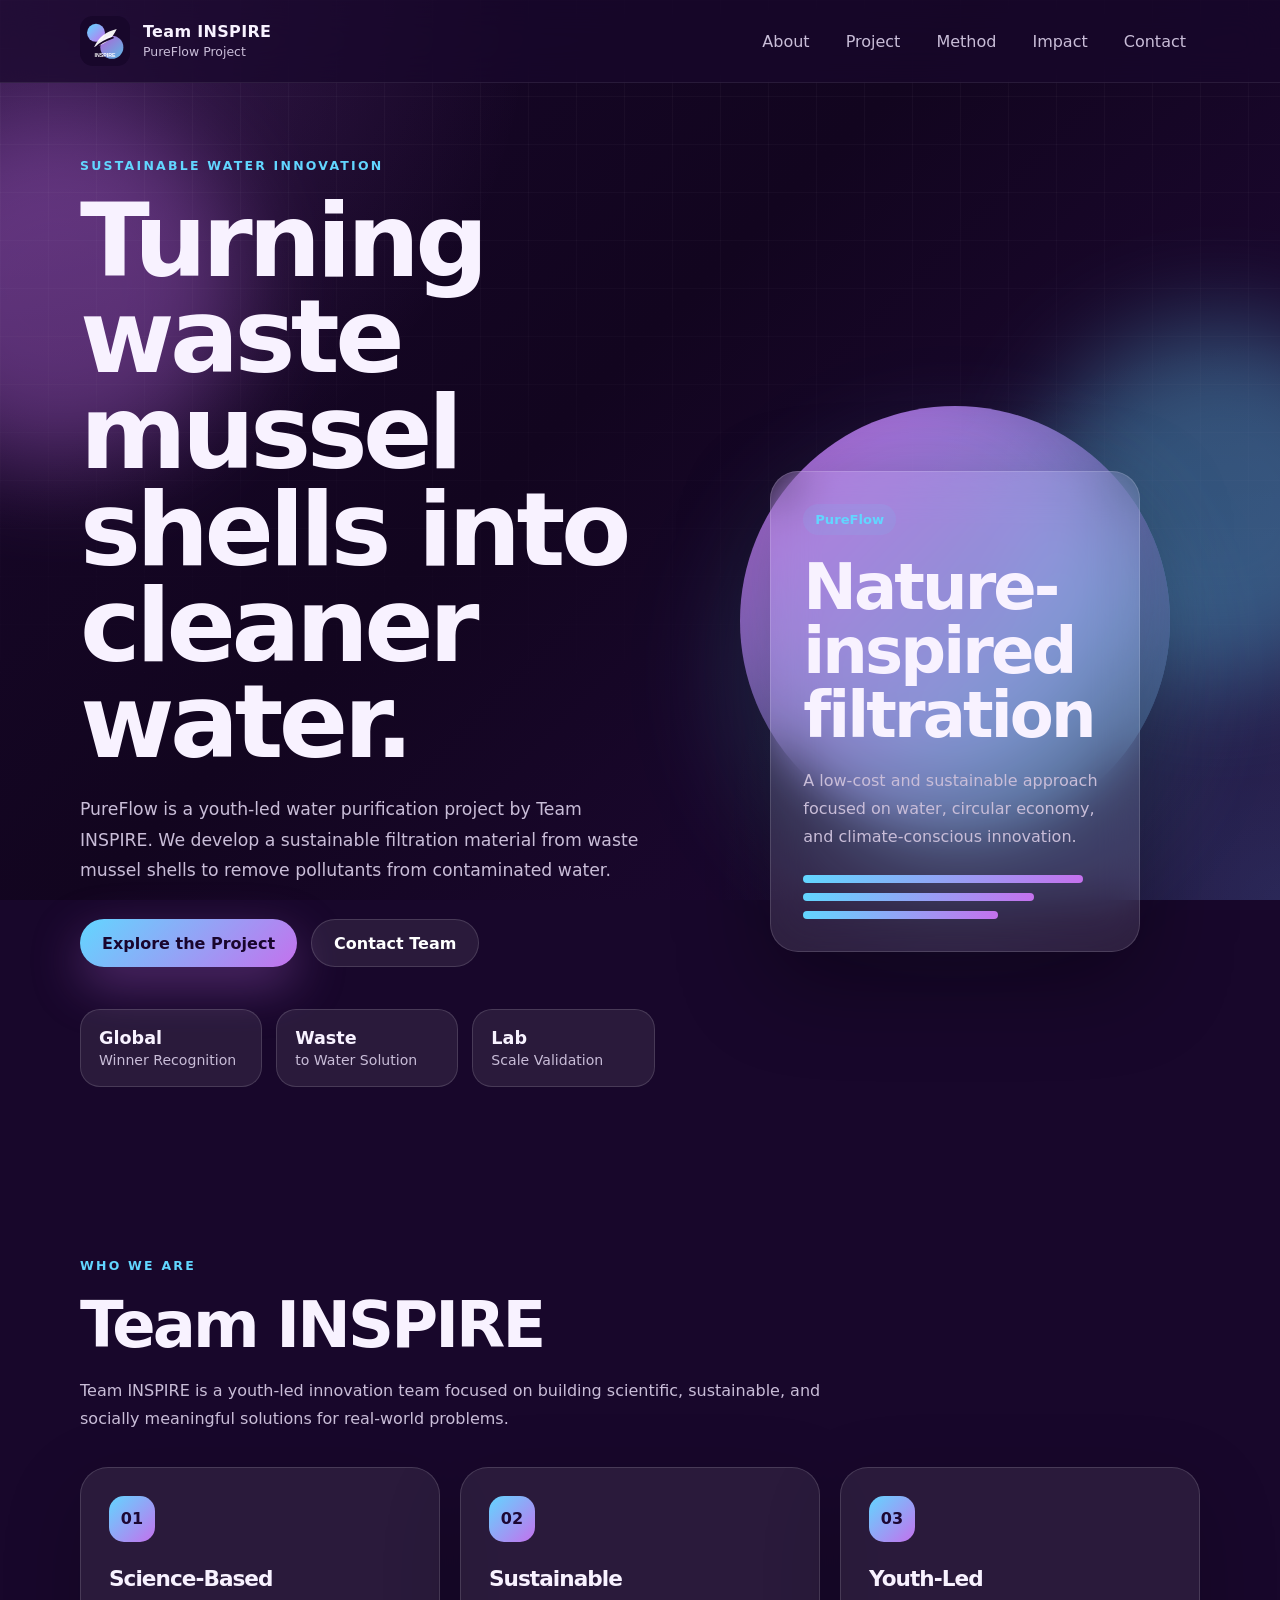
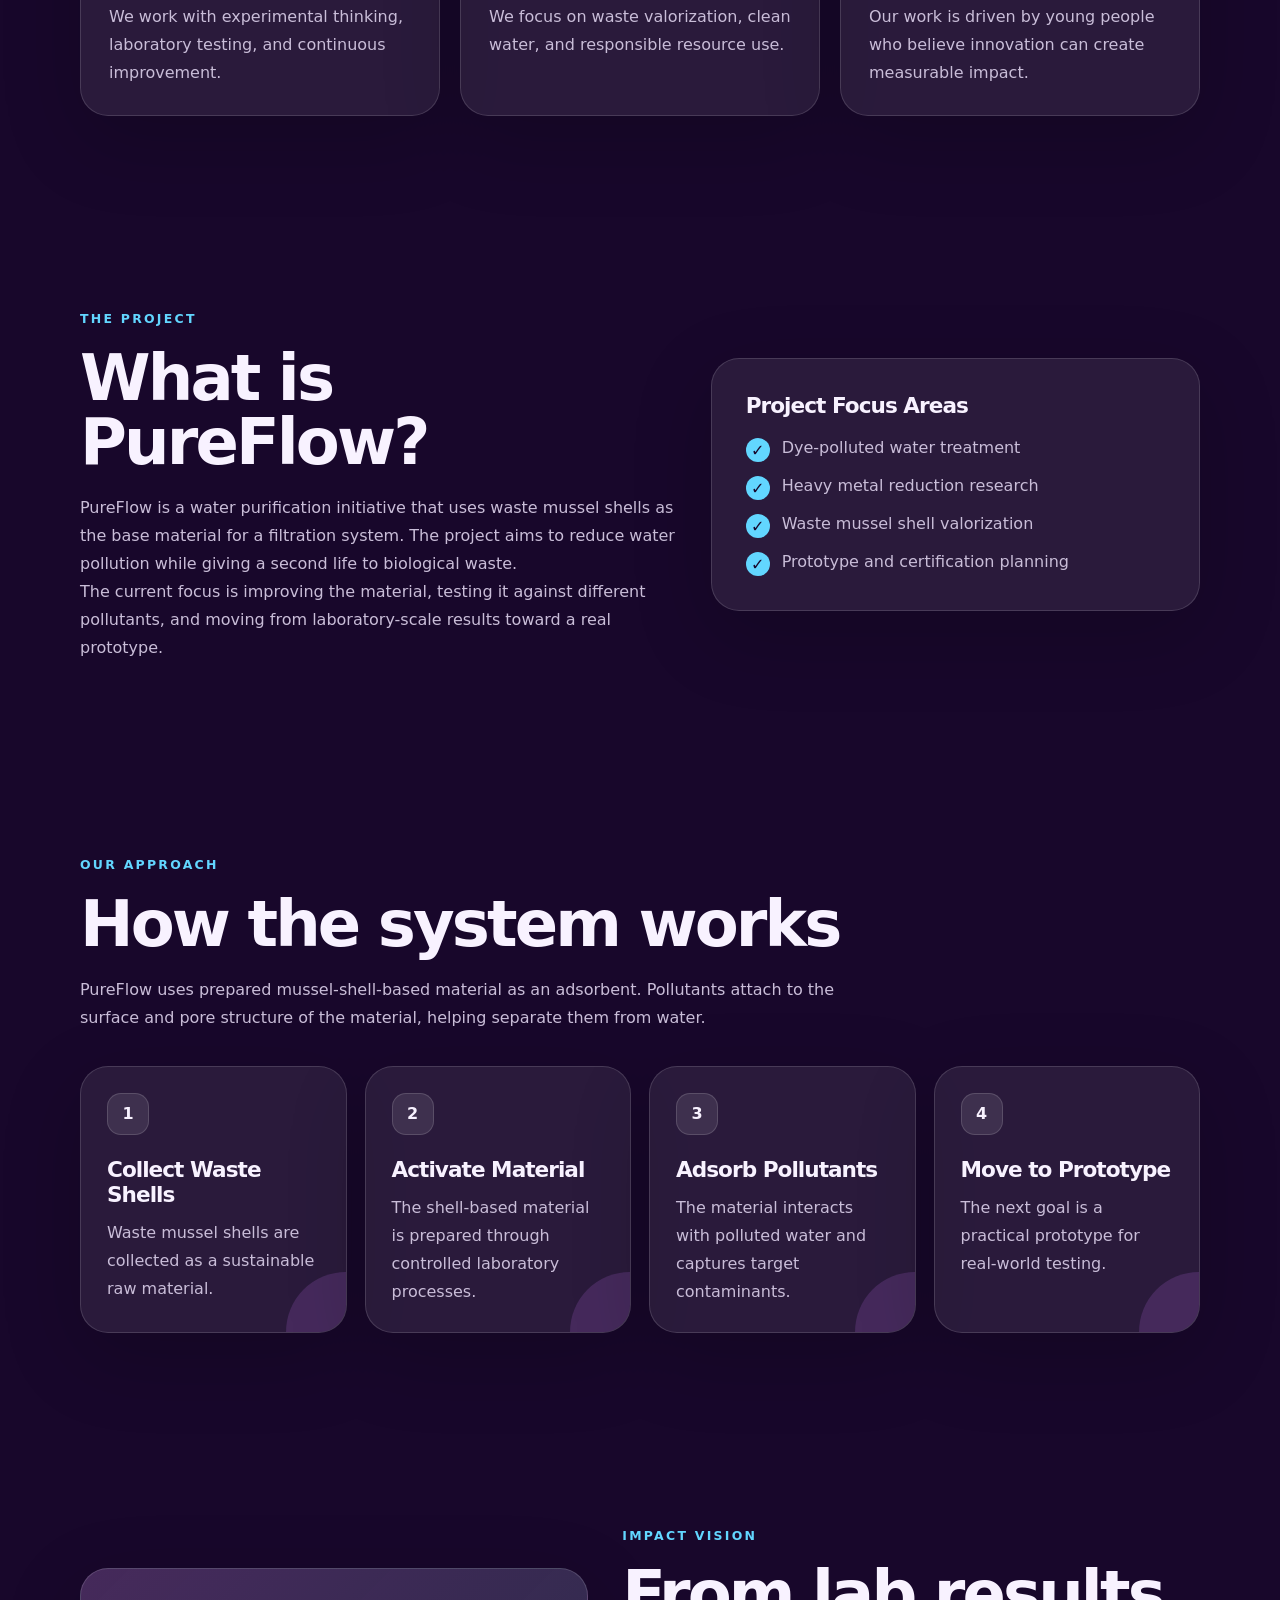
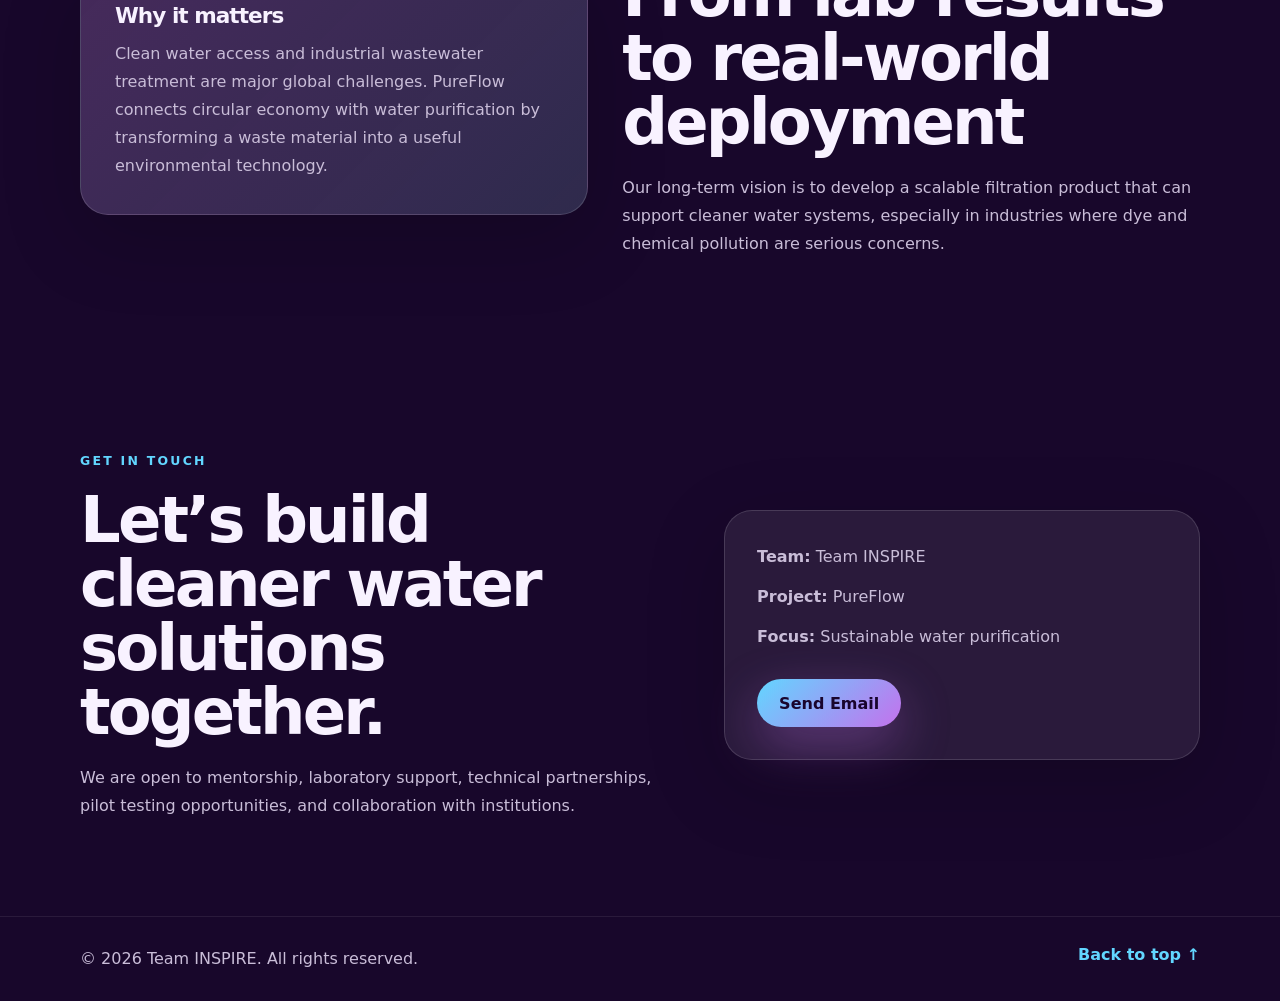
==== index.html @ 35fe9946 "Add files via upload" ====
<!DOCTYPE html>
<html lang="en">
<head>
  <meta charset="UTF-8" />
  <meta name="viewport" content="width=device-width, initial-scale=1.0" />
  <title>Team INSPIRE | PureFlow</title>
  <meta name="description" content="Team INSPIRE's PureFlow project transforms waste mussel shells into a sustainable water purification solution." />
  <link rel="stylesheet" href="./styles.css" />
  <script src="./script.js" defer></script>
</head>

<body>
  <div class="site-bg" aria-hidden="true">
    <div class="glow glow-one"></div>
    <div class="glow glow-two"></div>
    <div class="glow glow-three"></div>
  </div>

  <header class="header" id="top">
    <nav class="nav container">
      <a class="brand" href="#top" aria-label="Team INSPIRE homepage">
        <img src="./assets/team-inspire-logo.svg" alt="Team INSPIRE logo" />
        <span>
          <strong>Team INSPIRE</strong>
          <small>PureFlow Project</small>
        </span>
      </a>

      <button class="menu-btn" type="button" aria-label="Open navigation menu" aria-expanded="false">
        <span></span>
        <span></span>
        <span></span>
      </button>

      <div class="nav-links">
        <a href="#about">About</a>
        <a href="#project">Project</a>
        <a href="#method">Method</a>
        <a href="#impact">Impact</a>
        <a href="#contact">Contact</a>
      </div>
    </nav>
  </header>

  <main>
    <section class="hero container">
      <div class="hero-content reveal">
        <p class="eyebrow">Sustainable Water Innovation</p>
        <h1>Turning waste mussel shells into cleaner water.</h1>
        <p class="hero-text">
          PureFlow is a youth-led water purification project by Team INSPIRE.
          We develop a sustainable filtration material from waste mussel shells
          to remove pollutants from contaminated water.
        </p>

        <div class="hero-actions">
          <a class="btn btn-primary" href="#project">Explore the Project</a>
          <a class="btn btn-secondary" href="#contact">Contact Team</a>
        </div>

        <div class="stats" aria-label="Project highlights">
          <div>
            <strong>Global</strong>
            <span>Winner Recognition</span>
          </div>
          <div>
            <strong>Waste</strong>
            <span>to Water Solution</span>
          </div>
          <div>
            <strong>Lab</strong>
            <span>Scale Validation</span>
          </div>
        </div>
      </div>

      <div class="hero-card reveal">
        <div class="orb"></div>
        <div class="glass-card">
          <span class="card-label">PureFlow</span>
          <h2>Nature-inspired filtration</h2>
          <p>
            A low-cost and sustainable approach focused on water, circular economy,
            and climate-conscious innovation.
          </p>
          <div class="progress-lines">
            <span style="--w: 92%"></span>
            <span style="--w: 76%"></span>
            <span style="--w: 64%"></span>
          </div>
        </div>
      </div>
    </section>

    <section class="section container" id="about">
      <div class="section-head reveal">
        <p class="eyebrow">Who We Are</p>
        <h2>Team INSPIRE</h2>
        <p>
          Team INSPIRE is a youth-led innovation team focused on building scientific,
          sustainable, and socially meaningful solutions for real-world problems.
        </p>
      </div>

      <div class="grid three">
        <article class="feature reveal">
          <span class="icon">01</span>
          <h3>Science-Based</h3>
          <p>We work with experimental thinking, laboratory testing, and continuous improvement.</p>
        </article>

        <article class="feature reveal">
          <span class="icon">02</span>
          <h3>Sustainable</h3>
          <p>We focus on waste valorization, clean water, and responsible resource use.</p>
        </article>

        <article class="feature reveal">
          <span class="icon">03</span>
          <h3>Youth-Led</h3>
          <p>Our work is driven by young people who believe innovation can create measurable impact.</p>
        </article>
      </div>
    </section>

    <section class="section container split" id="project">
      <div class="reveal">
        <p class="eyebrow">The Project</p>
        <h2>What is PureFlow?</h2>
        <p>
          PureFlow is a water purification initiative that uses waste mussel shells
          as the base material for a filtration system. The project aims to reduce
          water pollution while giving a second life to biological waste.
        </p>
        <p>
          The current focus is improving the material, testing it against different
          pollutants, and moving from laboratory-scale results toward a real prototype.
        </p>
      </div>

      <div class="panel reveal">
        <h3>Project Focus Areas</h3>
        <ul class="check-list">
          <li>Dye-polluted water treatment</li>
          <li>Heavy metal reduction research</li>
          <li>Waste mussel shell valorization</li>
          <li>Prototype and certification planning</li>
        </ul>
      </div>
    </section>

    <section class="section container" id="method">
      <div class="section-head reveal">
        <p class="eyebrow">Our Approach</p>
        <h2>How the system works</h2>
        <p>
          PureFlow uses prepared mussel-shell-based material as an adsorbent.
          Pollutants attach to the surface and pore structure of the material,
          helping separate them from water.
        </p>
      </div>

      <div class="timeline">
        <div class="step reveal">
          <span>1</span>
          <h3>Collect Waste Shells</h3>
          <p>Waste mussel shells are collected as a sustainable raw material.</p>
        </div>

        <div class="step reveal">
          <span>2</span>
          <h3>Activate Material</h3>
          <p>The shell-based material is prepared through controlled laboratory processes.</p>
        </div>

        <div class="step reveal">
          <span>3</span>
          <h3>Adsorb Pollutants</h3>
          <p>The material interacts with polluted water and captures target contaminants.</p>
        </div>

        <div class="step reveal">
          <span>4</span>
          <h3>Move to Prototype</h3>
          <p>The next goal is a practical prototype for real-world testing.</p>
        </div>
      </div>
    </section>

    <section class="section container split reverse" id="impact">
      <div class="panel highlight reveal">
        <h3>Why it matters</h3>
        <p>
          Clean water access and industrial wastewater treatment are major global challenges.
          PureFlow connects circular economy with water purification by transforming a
          waste material into a useful environmental technology.
        </p>
      </div>

      <div class="reveal">
        <p class="eyebrow">Impact Vision</p>
        <h2>From lab results to real-world deployment</h2>
        <p>
          Our long-term vision is to develop a scalable filtration product that can support
          cleaner water systems, especially in industries where dye and chemical pollution
          are serious concerns.
        </p>
      </div>
    </section>

    <section class="section container contact" id="contact">
      <div class="reveal">
        <p class="eyebrow">Get in Touch</p>
        <h2>Let’s build cleaner water solutions together.</h2>
        <p>
          We are open to mentorship, laboratory support, technical partnerships,
          pilot testing opportunities, and collaboration with institutions.
        </p>
      </div>

      <div class="contact-card reveal">
        <p><strong>Team:</strong> Team INSPIRE</p>
        <p><strong>Project:</strong> PureFlow</p>
        <p><strong>Focus:</strong> Sustainable water purification</p>
        <a class="btn btn-primary" href="mailto:yusufaydindogru@gmail.com">Send Email</a>
      </div>
    </section>
  </main>

  <footer class="footer">
    <div class="container footer-inner">
      <p>© <span id="year"></span> Team INSPIRE. All rights reserved.</p>
      <a href="#top">Back to top ↑</a>
    </div>
  </footer>
</body>
</html>
---- styles.css ----
:root {
  --dark: #18072b;
  --dark-2: #21093a;
  --accent: #c471ed;
  --accent-2: #62d6ff;
  --text: #f8f2ff;
  --muted: #c9bdd8;
  --card: rgba(255, 255, 255, 0.08);
  --card-border: rgba(255, 255, 255, 0.14);
  --shadow: 0 30px 90px rgba(0, 0, 0, 0.35);
  --radius: 28px;
}

* {
  box-sizing: border-box;
  margin: 0;
  padding: 0;
}

html {
  scroll-behavior: smooth;
}

body {
  min-height: 100vh;
  font-family: Inter, system-ui, -apple-system, BlinkMacSystemFont, "Segoe UI", sans-serif;
  color: var(--text);
  background: var(--dark);
  overflow-x: hidden;
}

a {
  color: inherit;
  text-decoration: none;
}

p {
  color: var(--muted);
  line-height: 1.75;
}

img {
  max-width: 100%;
  display: block;
}

.container {
  width: min(1120px, calc(100% - 40px));
  margin: 0 auto;
}

.site-bg {
  position: fixed;
  inset: 0;
  z-index: -2;
  background:
    radial-gradient(circle at top left, rgba(196, 113, 237, 0.22), transparent 34%),
    radial-gradient(circle at bottom right, rgba(98, 214, 255, 0.15), transparent 36%),
    linear-gradient(135deg, #18072b 0%, #12051f 45%, #21093a 100%);
}

.site-bg::after {
  content: "";
  position: absolute;
  inset: 0;
  background-image:
    linear-gradient(rgba(255, 255, 255, 0.035) 1px, transparent 1px),
    linear-gradient(90deg, rgba(255, 255, 255, 0.035) 1px, transparent 1px);
  background-size: 48px 48px;
  mask-image: linear-gradient(to bottom, black, transparent 88%);
}

.glow {
  position: absolute;
  width: 360px;
  height: 360px;
  border-radius: 999px;
  filter: blur(50px);
  opacity: 0.35;
}

.glow-one {
  background: var(--accent);
  top: 12%;
  left: -120px;
}

.glow-two {
  background: var(--accent-2);
  right: -120px;
  top: 36%;
}

.glow-three {
  background: #ffffff;
  width: 180px;
  height: 180px;
  right: 20%;
  bottom: 5%;
  opacity: 0.08;
}

.header {
  position: sticky;
  top: 0;
  z-index: 10;
  backdrop-filter: blur(18px);
  background: rgba(24, 7, 43, 0.72);
  border-bottom: 1px solid rgba(255, 255, 255, 0.08);
}

.nav {
  min-height: 82px;
  display: flex;
  align-items: center;
  justify-content: space-between;
  gap: 24px;
}

.brand {
  display: inline-flex;
  align-items: center;
  gap: 13px;
}

.brand img {
  width: 50px;
  height: 50px;
}

.brand strong {
  display: block;
  letter-spacing: 0.02em;
}

.brand small {
  color: var(--muted);
  font-size: 0.78rem;
}

.nav-links {
  display: flex;
  align-items: center;
  gap: 8px;
}

.nav-links a {
  color: var(--muted);
  padding: 10px 14px;
  border-radius: 999px;
  transition: 0.25s ease;
}

.nav-links a:hover {
  color: white;
  background: rgba(255, 255, 255, 0.08);
}

.menu-btn {
  display: none;
  width: 44px;
  height: 44px;
  border: 1px solid var(--card-border);
  border-radius: 14px;
  background: var(--card);
  cursor: pointer;
}

.menu-btn span {
  display: block;
  width: 20px;
  height: 2px;
  margin: 5px auto;
  background: white;
  border-radius: 999px;
}

.hero {
  min-height: calc(100vh - 82px);
  display: grid;
  grid-template-columns: 1.08fr 0.92fr;
  align-items: center;
  gap: 56px;
  padding: 72px 0;
}

.eyebrow {
  color: var(--accent-2);
  font-weight: 800;
  text-transform: uppercase;
  letter-spacing: 0.18em;
  font-size: 0.78rem;
  margin-bottom: 16px;
}

h1,
h2,
h3 {
  letter-spacing: -0.045em;
}

h1 {
  font-size: clamp(3rem, 8vw, 6.8rem);
  line-height: 0.94;
  max-width: 780px;
}

h2 {
  font-size: clamp(2.15rem, 5vw, 4.2rem);
  line-height: 1;
  margin-bottom: 20px;
}

h3 {
  font-size: 1.35rem;
  margin-bottom: 12px;
}

.hero-text {
  max-width: 680px;
  font-size: 1.08rem;
  margin-top: 24px;
}

.hero-actions {
  display: flex;
  flex-wrap: wrap;
  gap: 14px;
  margin-top: 34px;
}

.btn {
  display: inline-flex;
  justify-content: center;
  align-items: center;
  min-height: 48px;
  padding: 0 22px;
  border-radius: 999px;
  font-weight: 800;
  transition: transform 0.25s ease, box-shadow 0.25s ease, background 0.25s ease;
}

.btn:hover {
  transform: translateY(-3px);
}

.btn-primary {
  color: #19052d;
  background: linear-gradient(135deg, var(--accent-2), var(--accent));
  box-shadow: 0 18px 50px rgba(196, 113, 237, 0.34);
}

.btn-secondary {
  color: white;
  background: rgba(255, 255, 255, 0.08);
  border: 1px solid var(--card-border);
}

.stats {
  display: grid;
  grid-template-columns: repeat(3, 1fr);
  gap: 14px;
  margin-top: 42px;
  max-width: 720px;
}

.stats div {
  padding: 18px;
  border-radius: 20px;
  background: var(--card);
  border: 1px solid var(--card-border);
}

.stats strong {
  display: block;
  font-size: 1.1rem;
}

.stats span {
  display: block;
  color: var(--muted);
  font-size: 0.88rem;
  margin-top: 4px;
}

.hero-card {
  position: relative;
  min-height: 520px;
  display: grid;
  place-items: center;
}

.orb {
  position: absolute;
  width: min(84vw, 430px);
  height: min(84vw, 430px);
  border-radius: 50%;
  background:
    radial-gradient(circle at 34% 24%, rgba(255, 255, 255, 0.88), transparent 0 12%, transparent 13%),
    radial-gradient(circle at 40% 35%, rgba(98, 214, 255, 0.9), transparent 0 18%, transparent 19%),
    linear-gradient(135deg, rgba(196, 113, 237, 0.95), rgba(98, 214, 255, 0.7));
  box-shadow: inset -30px -40px 90px rgba(24, 7, 43, 0.42), 0 50px 120px rgba(98, 214, 255, 0.2);
  animation: float 6s ease-in-out infinite;
}

.glass-card {
  position: relative;
  width: min(370px, 100%);
  padding: 32px;
  border-radius: var(--radius);
  background: rgba(255, 255, 255, 0.1);
  border: 1px solid var(--card-border);
  box-shadow: var(--shadow);
  backdrop-filter: blur(22px);
  transform: translateY(90px);
}

.card-label {
  display: inline-flex;
  margin-bottom: 20px;
  padding: 8px 12px;
  border-radius: 999px;
  color: var(--accent-2);
  background: rgba(98, 214, 255, 0.1);
  font-weight: 800;
  font-size: 0.82rem;
}

.progress-lines {
  display: grid;
  gap: 10px;
  margin-top: 24px;
}

.progress-lines span {
  display: block;
  width: var(--w);
  height: 8px;
  border-radius: 999px;
  background: linear-gradient(90deg, var(--accent-2), var(--accent));
}

.section {
  padding: 96px 0;
}

.section-head {
  max-width: 760px;
  margin-bottom: 34px;
}

.grid {
  display: grid;
  gap: 20px;
}

.three {
  grid-template-columns: repeat(3, 1fr);
}

.feature,
.panel,
.step,
.contact-card {
  border-radius: var(--radius);
  background: var(--card);
  border: 1px solid var(--card-border);
  box-shadow: 0 24px 80px rgba(0, 0, 0, 0.18);
}

.feature {
  padding: 28px;
}

.icon {
  display: inline-grid;
  place-items: center;
  width: 46px;
  height: 46px;
  margin-bottom: 24px;
  border-radius: 15px;
  color: #1d0733;
  background: linear-gradient(135deg, var(--accent-2), var(--accent));
  font-weight: 900;
}

.split {
  display: grid;
  grid-template-columns: 1fr 0.82fr;
  align-items: center;
  gap: 34px;
}

.split.reverse {
  grid-template-columns: 0.88fr 1fr;
}

.panel {
  padding: 34px;
}

.highlight {
  background:
    linear-gradient(135deg, rgba(196, 113, 237, 0.18), rgba(98, 214, 255, 0.09)),
    var(--card);
}

.check-list {
  list-style: none;
  display: grid;
  gap: 14px;
  margin-top: 20px;
}

.check-list li {
  color: var(--muted);
  display: flex;
  gap: 12px;
  align-items: flex-start;
}

.check-list li::before {
  content: "✓";
  flex: 0 0 24px;
  width: 24px;
  height: 24px;
  display: grid;
  place-items: center;
  color: #18072b;
  background: var(--accent-2);
  border-radius: 999px;
  font-weight: 900;
}

.timeline {
  display: grid;
  grid-template-columns: repeat(4, 1fr);
  gap: 18px;
}

.step {
  padding: 26px;
  position: relative;
  overflow: hidden;
}

.step::after {
  content: "";
  position: absolute;
  width: 120px;
  height: 120px;
  right: -60px;
  bottom: -60px;
  border-radius: 50%;
  background: rgba(196, 113, 237, 0.18);
}

.step span {
  display: inline-grid;
  place-items: center;
  width: 42px;
  height: 42px;
  margin-bottom: 22px;
  border-radius: 14px;
  background: rgba(255, 255, 255, 0.1);
  border: 1px solid var(--card-border);
  font-weight: 900;
}

.contact {
  display: grid;
  grid-template-columns: 1fr 0.78fr;
  gap: 34px;
  align-items: center;
}

.contact-card {
  padding: 32px;
}

.contact-card p {
  margin-bottom: 12px;
}

.contact-card .btn {
  margin-top: 16px;
}

.footer {
  padding: 28px 0;
  border-top: 1px solid rgba(255, 255, 255, 0.08);
}

.footer-inner {
  display: flex;
  justify-content: space-between;
  gap: 20px;
}

.footer a {
  color: var(--accent-2);
  font-weight: 800;
}

.reveal {
  opacity: 0;
  transform: translateY(24px);
  transition: 0.8s ease;
}

.reveal.visible {
  opacity: 1;
  transform: translateY(0);
}

@keyframes float {
  0%, 100% {
    transform: translateY(0) rotate(0deg);
  }

  50% {
    transform: translateY(-22px) rotate(3deg);
  }
}

@media (max-width: 880px) {
  .menu-btn {
    display: block;
  }

  .nav-links {
    position: absolute;
    left: 20px;
    right: 20px;
    top: 92px;
    display: none;
    flex-direction: column;
    align-items: stretch;
    padding: 14px;
    border: 1px solid var(--card-border);
    border-radius: 22px;
    background: rgba(24, 7, 43, 0.96);
    box-shadow: var(--shadow);
  }

  .nav-links.active {
    display: flex;
  }

  .nav-links a {
    padding: 14px;
  }

  .hero,
  .split,
  .split.reverse,
  .contact {
    grid-template-columns: 1fr;
  }

  .hero {
    padding-top: 50px;
  }

  .hero-card {
    min-height: 420px;
  }

  .three,
  .timeline,
  .stats {
    grid-template-columns: 1fr;
  }

  .section {
    padding: 70px 0;
  }
}

@media (max-width: 520px) {
  .container {
    width: min(100% - 26px, 1120px);
  }

  .brand img {
    width: 44px;
    height: 44px;
  }

  .brand small {
    display: none;
  }

  .hero-card {
    min-height: 340px;
  }

  .glass-card {
    padding: 24px;
    transform: translateY(68px);
  }

  .footer-inner {
    flex-direction: column;
  }
}
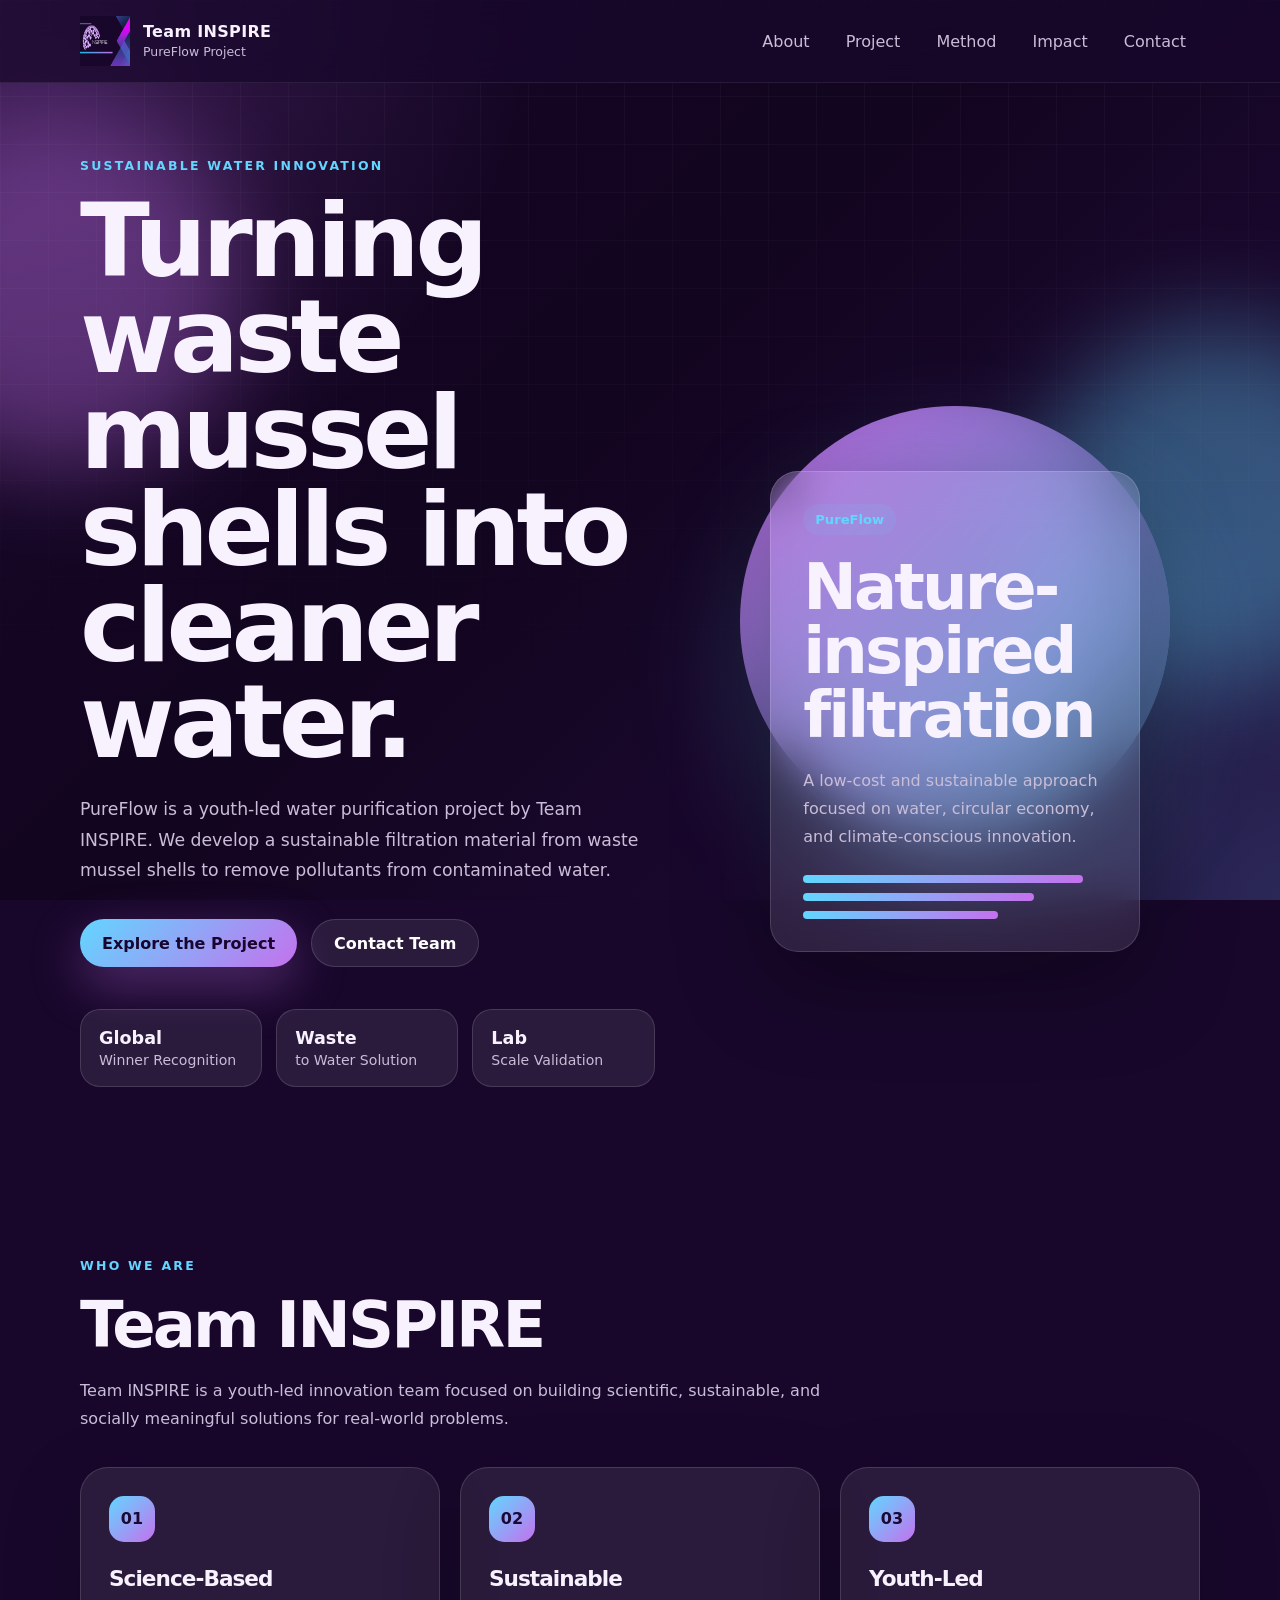
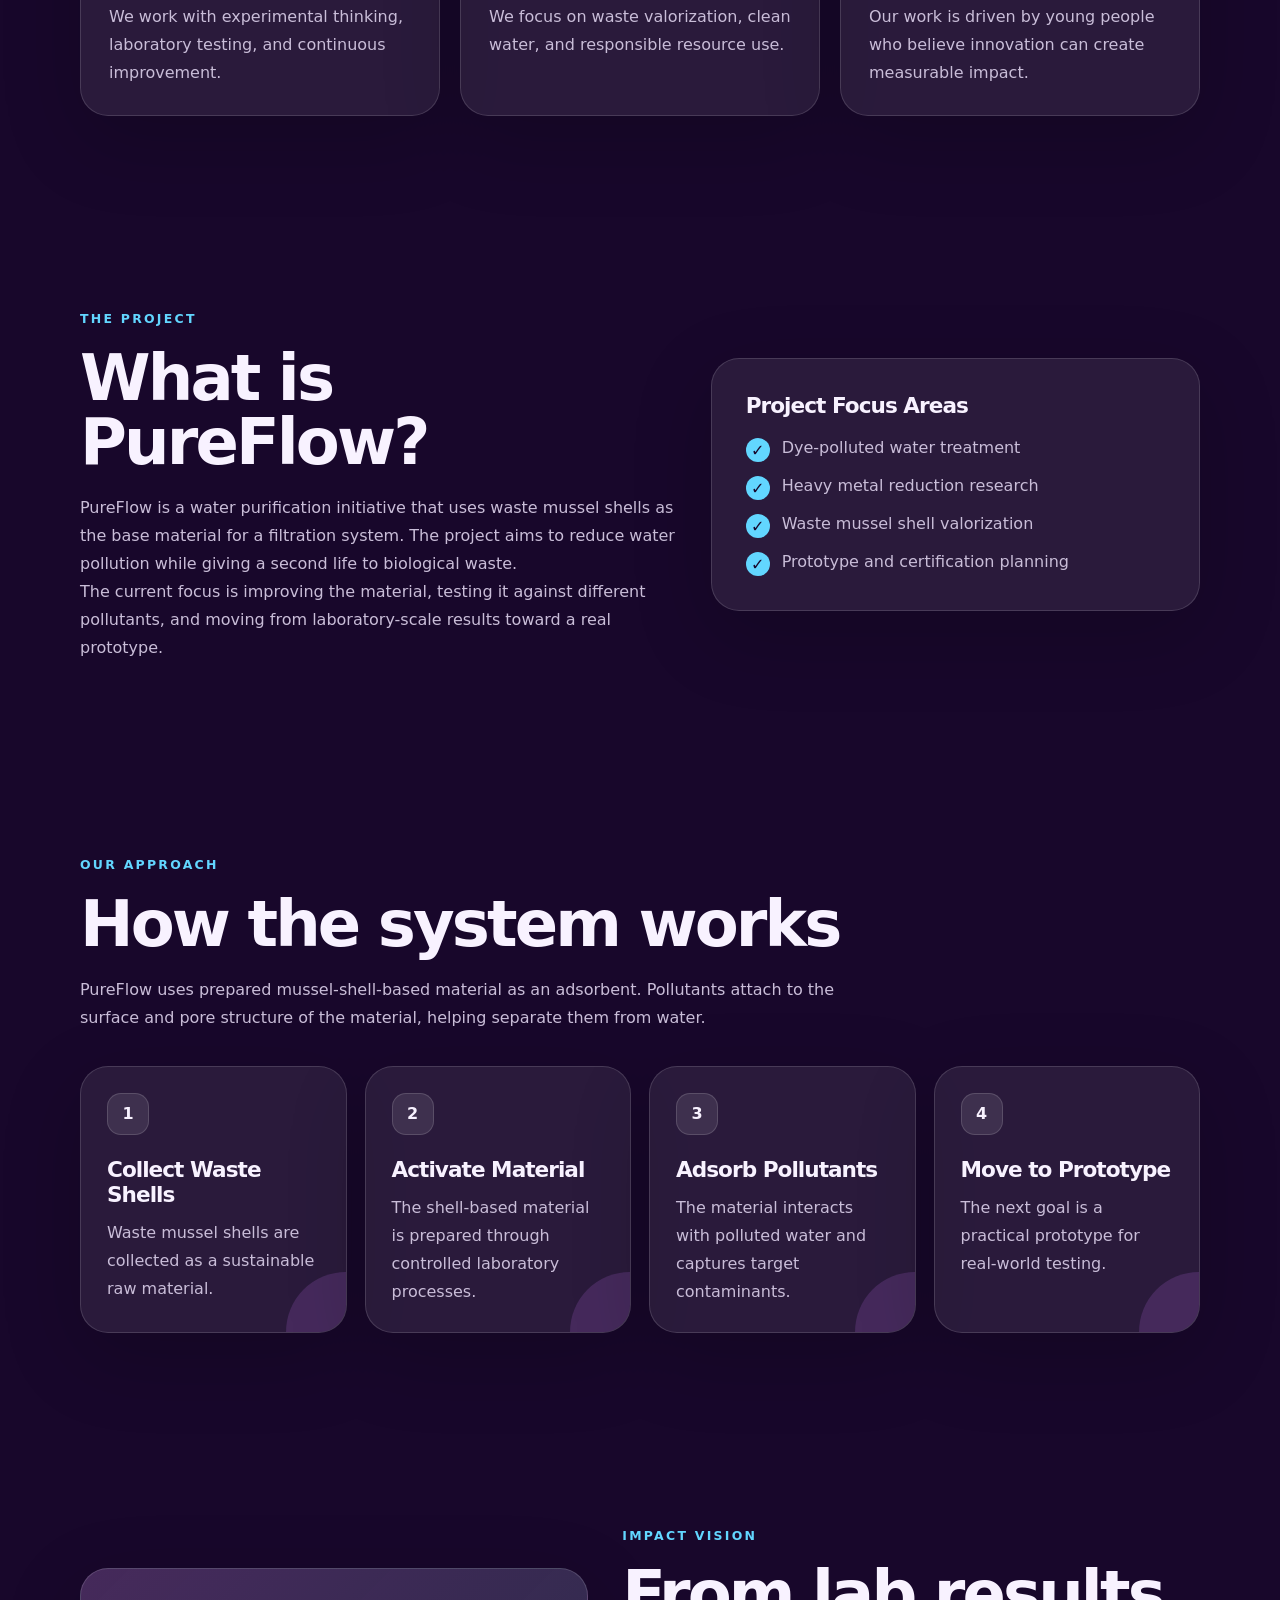
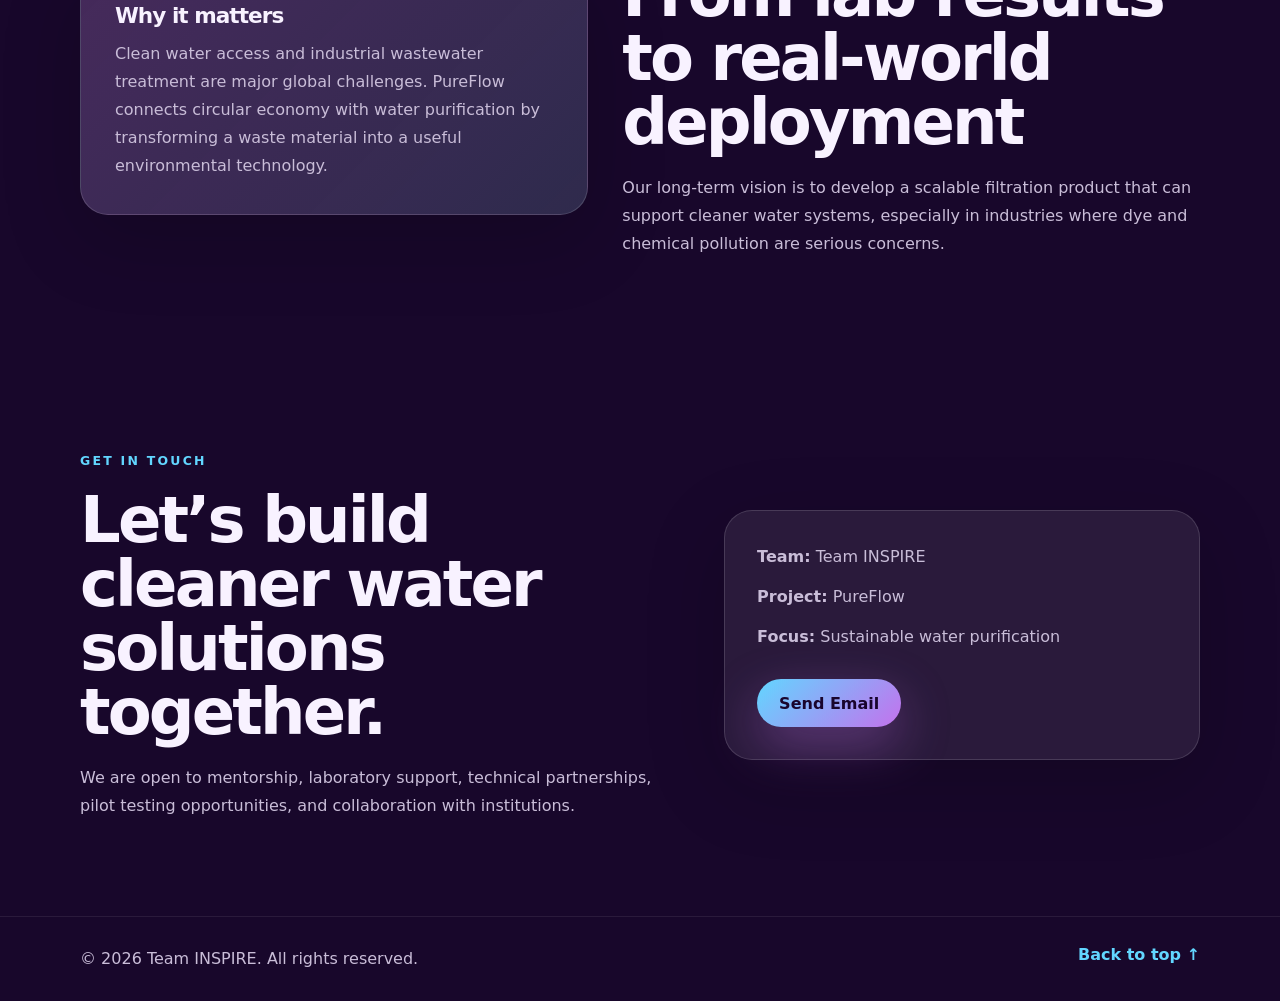
==== commit 14c04dca: "Update logo" ====
--- a/index.html
+++ b/index.html
@@ -19,7 +19,7 @@
   <header class="header" id="top">
     <nav class="nav container">
       <a class="brand" href="#top" aria-label="Team INSPIRE homepage">
-        <img src="./assets/team-inspire-logo.svg" alt="Team INSPIRE logo" />
+        <img src="./assets/inspire_logo.jpg" alt="Team INSPIRE logo" />
         <span>
           <strong>Team INSPIRE</strong>
           <small>PureFlow Project</small>
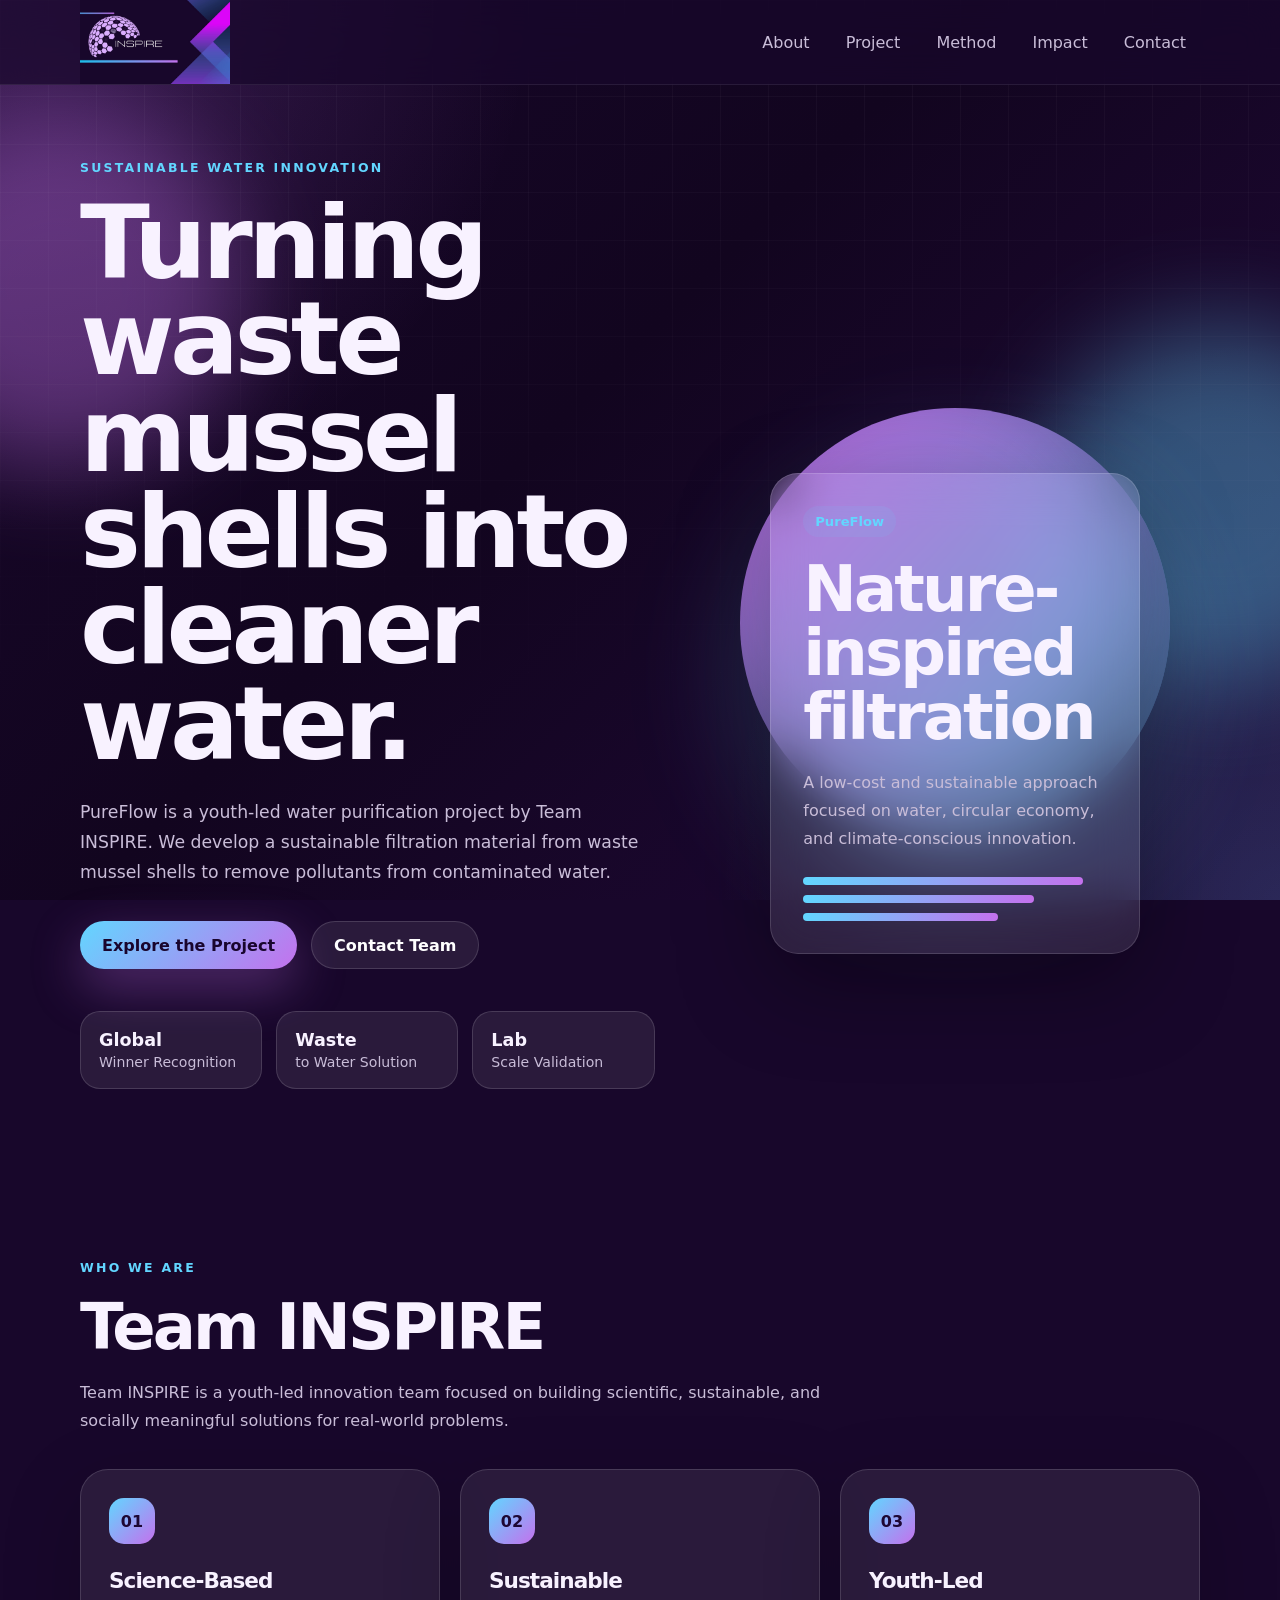
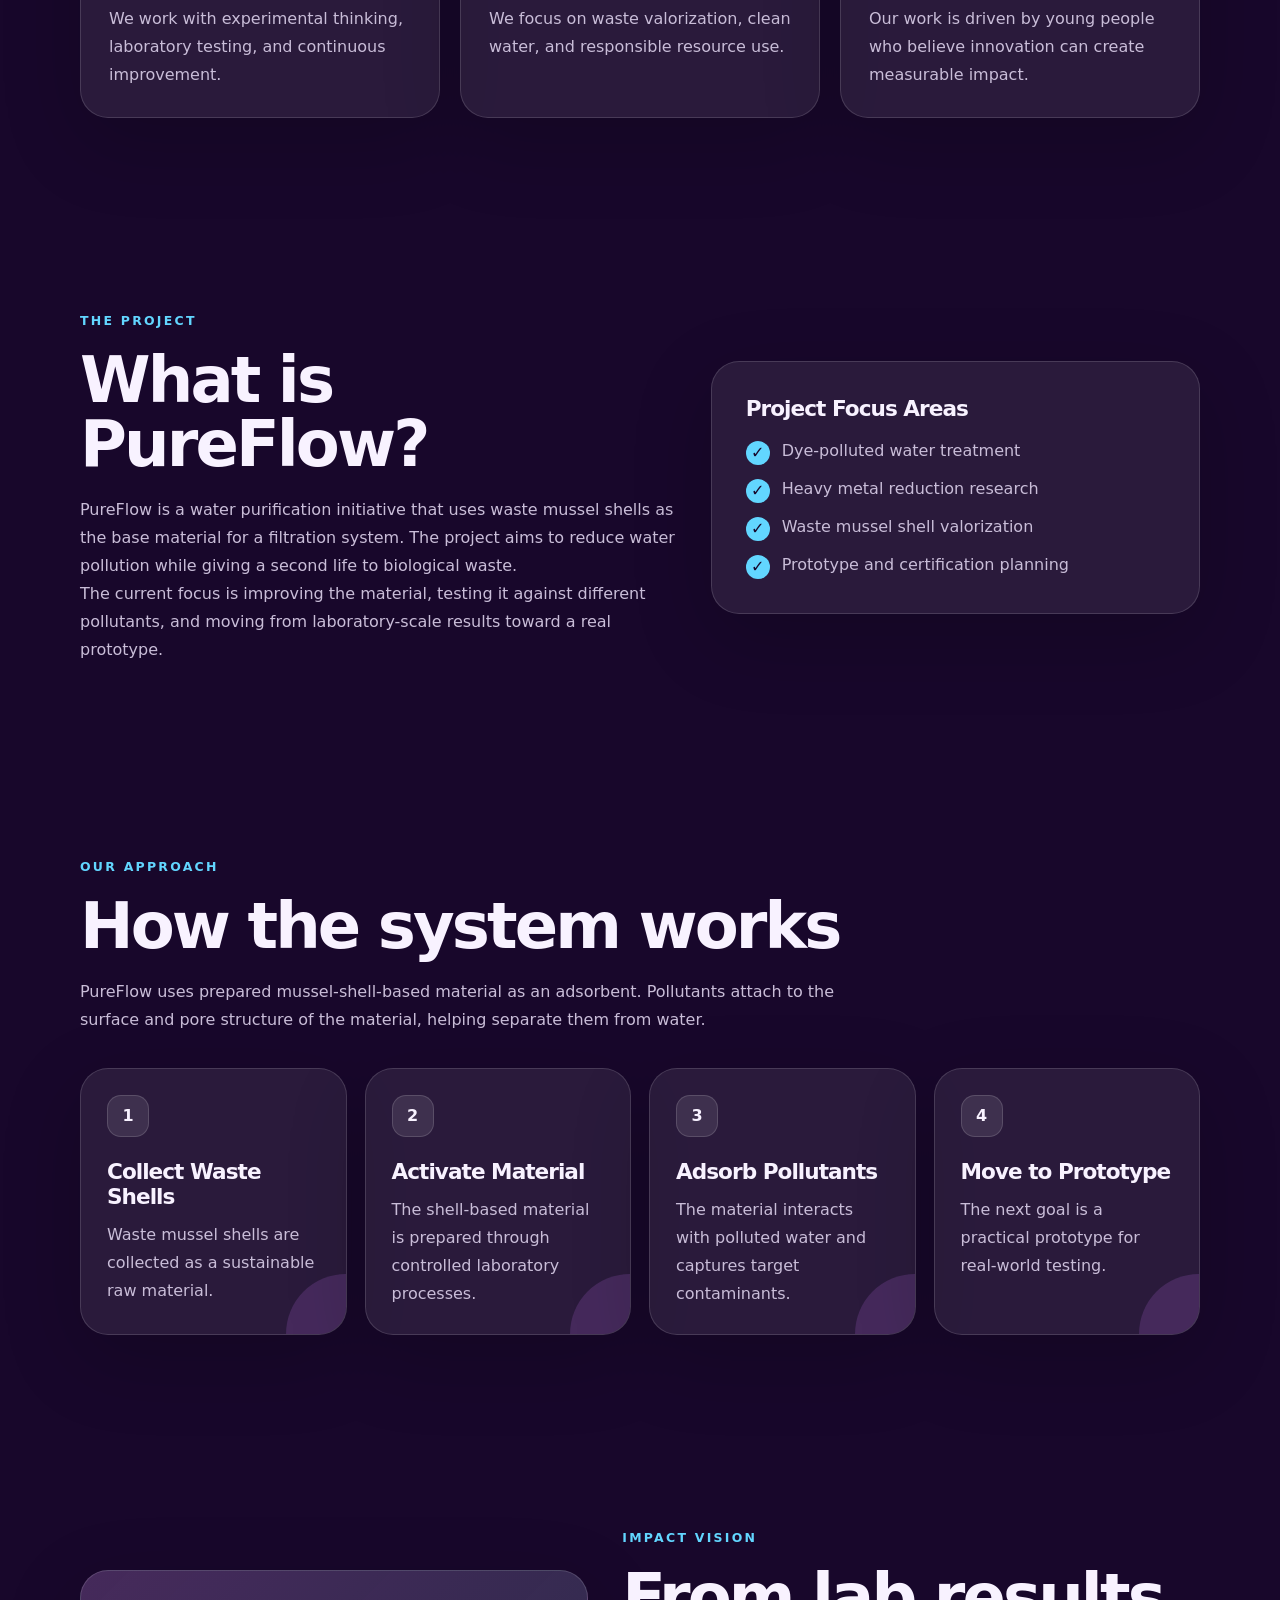
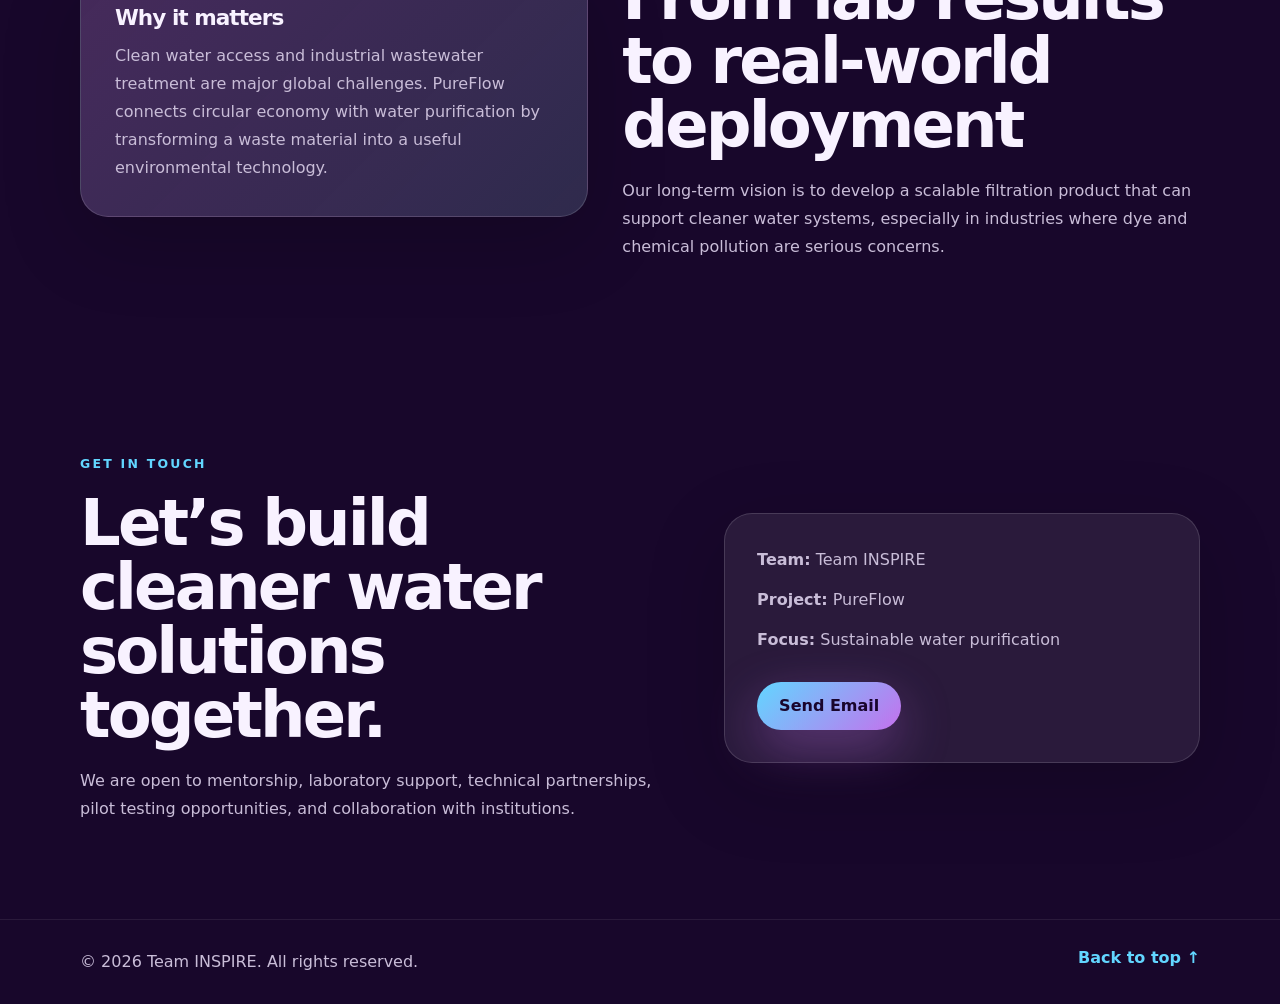
==== commit 91688c7d: "Update logo styl" ====
--- a/index.html
+++ b/index.html
@@ -18,14 +18,9 @@
 
   <header class="header" id="top">
     <nav class="nav container">
-      <a class="brand" href="#top" aria-label="Team INSPIRE homepage">
-        <img src="./assets/inspire_logo.jpg" alt="Team INSPIRE logo" />
-        <span>
-          <strong>Team INSPIRE</strong>
-          <small>PureFlow Project</small>
-        </span>
-      </a>
-
+    <a class="brand" href="#top" aria-label="Team INSPIRE homepage">
+      <img class="brand-logo" src="./assets/inspire_logo.jpg" alt="Team INSPIRE logo" />
+    </a>
       <button class="menu-btn" type="button" aria-label="Open navigation menu" aria-expanded="false">
         <span></span>
         <span></span>
--- a/styles.css
+++ b/styles.css
@@ -123,9 +123,12 @@
   gap: 13px;
 }
 
-.brand img {
-  width: 50px;
-  height: 50px;
+.brand-logo {
+  width: 150px;
+  height: auto;
+  object-fit: contain;
+  display: block;
+  border-radius: 0;
 }
 
 .brand strong {
@@ -582,9 +585,9 @@
     width: min(100% - 26px, 1120px);
   }
 
-  .brand img {
-    width: 44px;
-    height: 44px;
+  .brand-logo {
+    width: 120px;
+    height: auto;
   }
 
   .brand small {
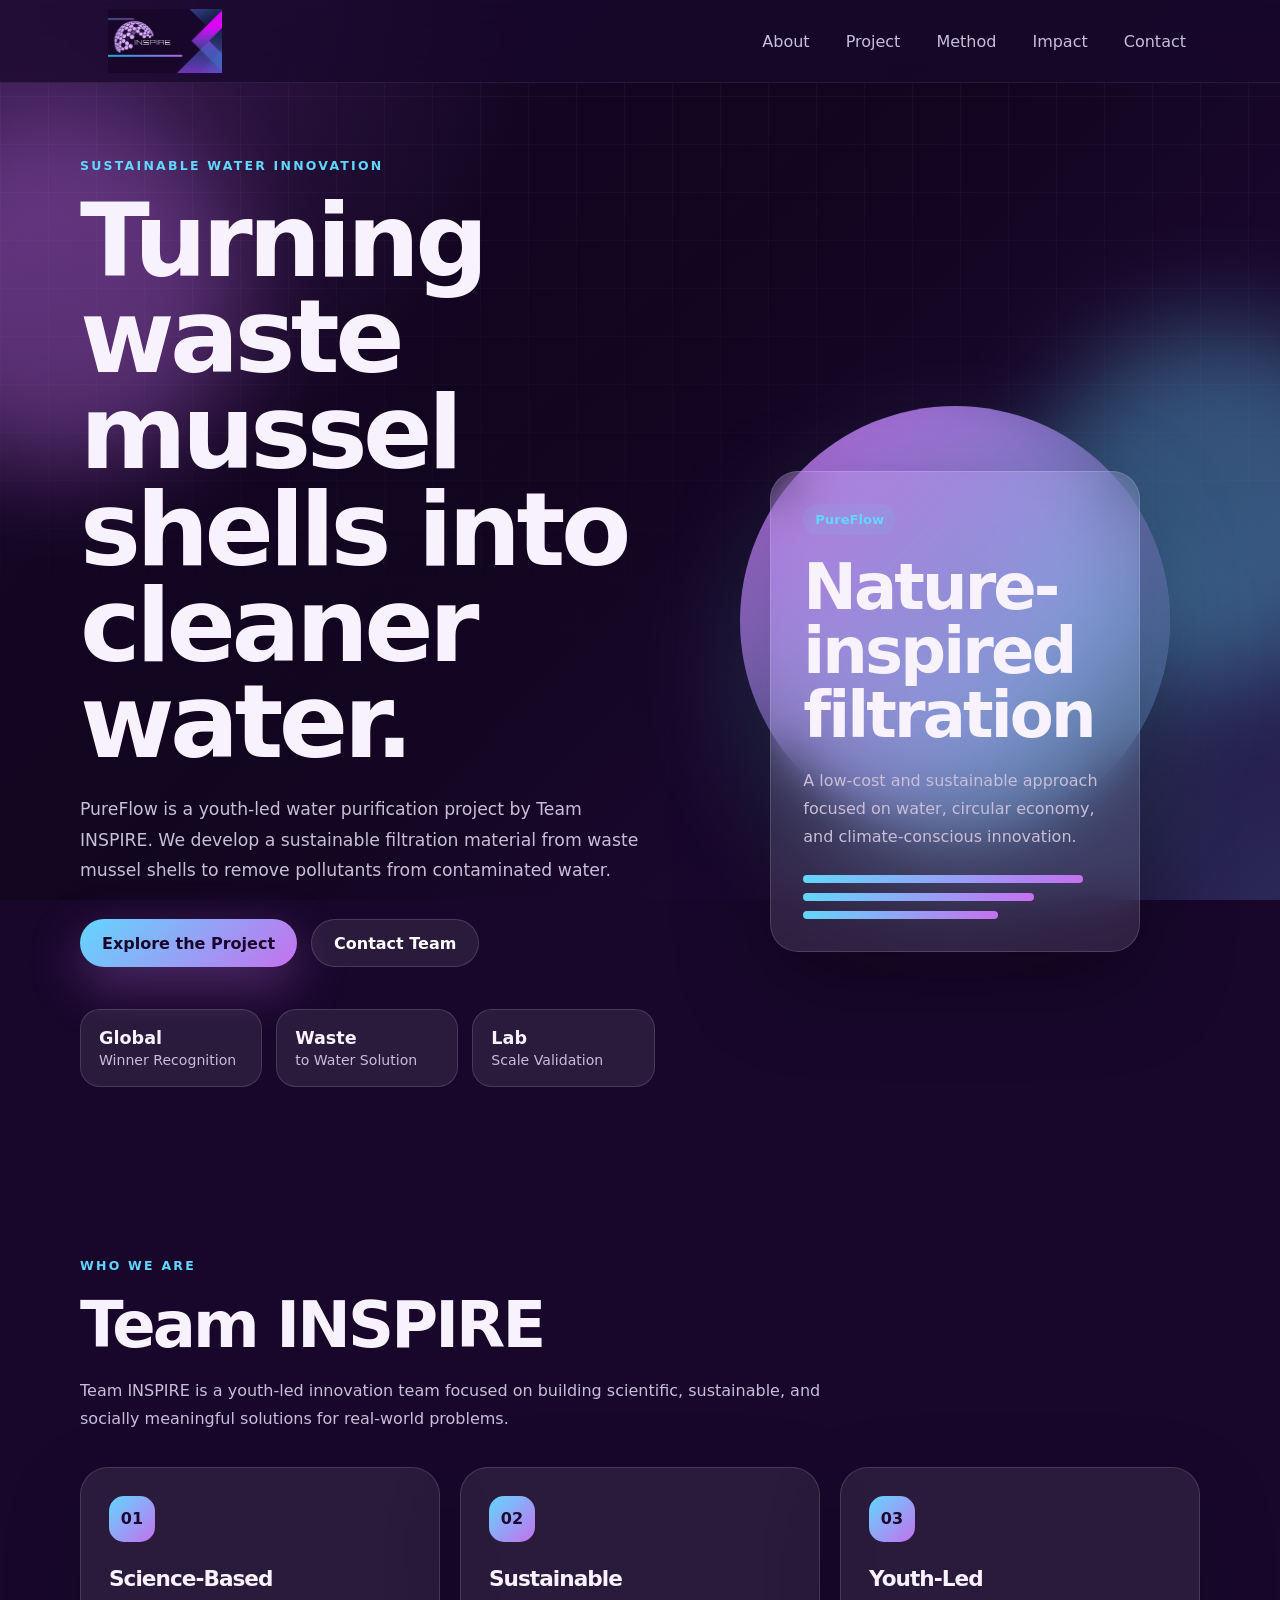
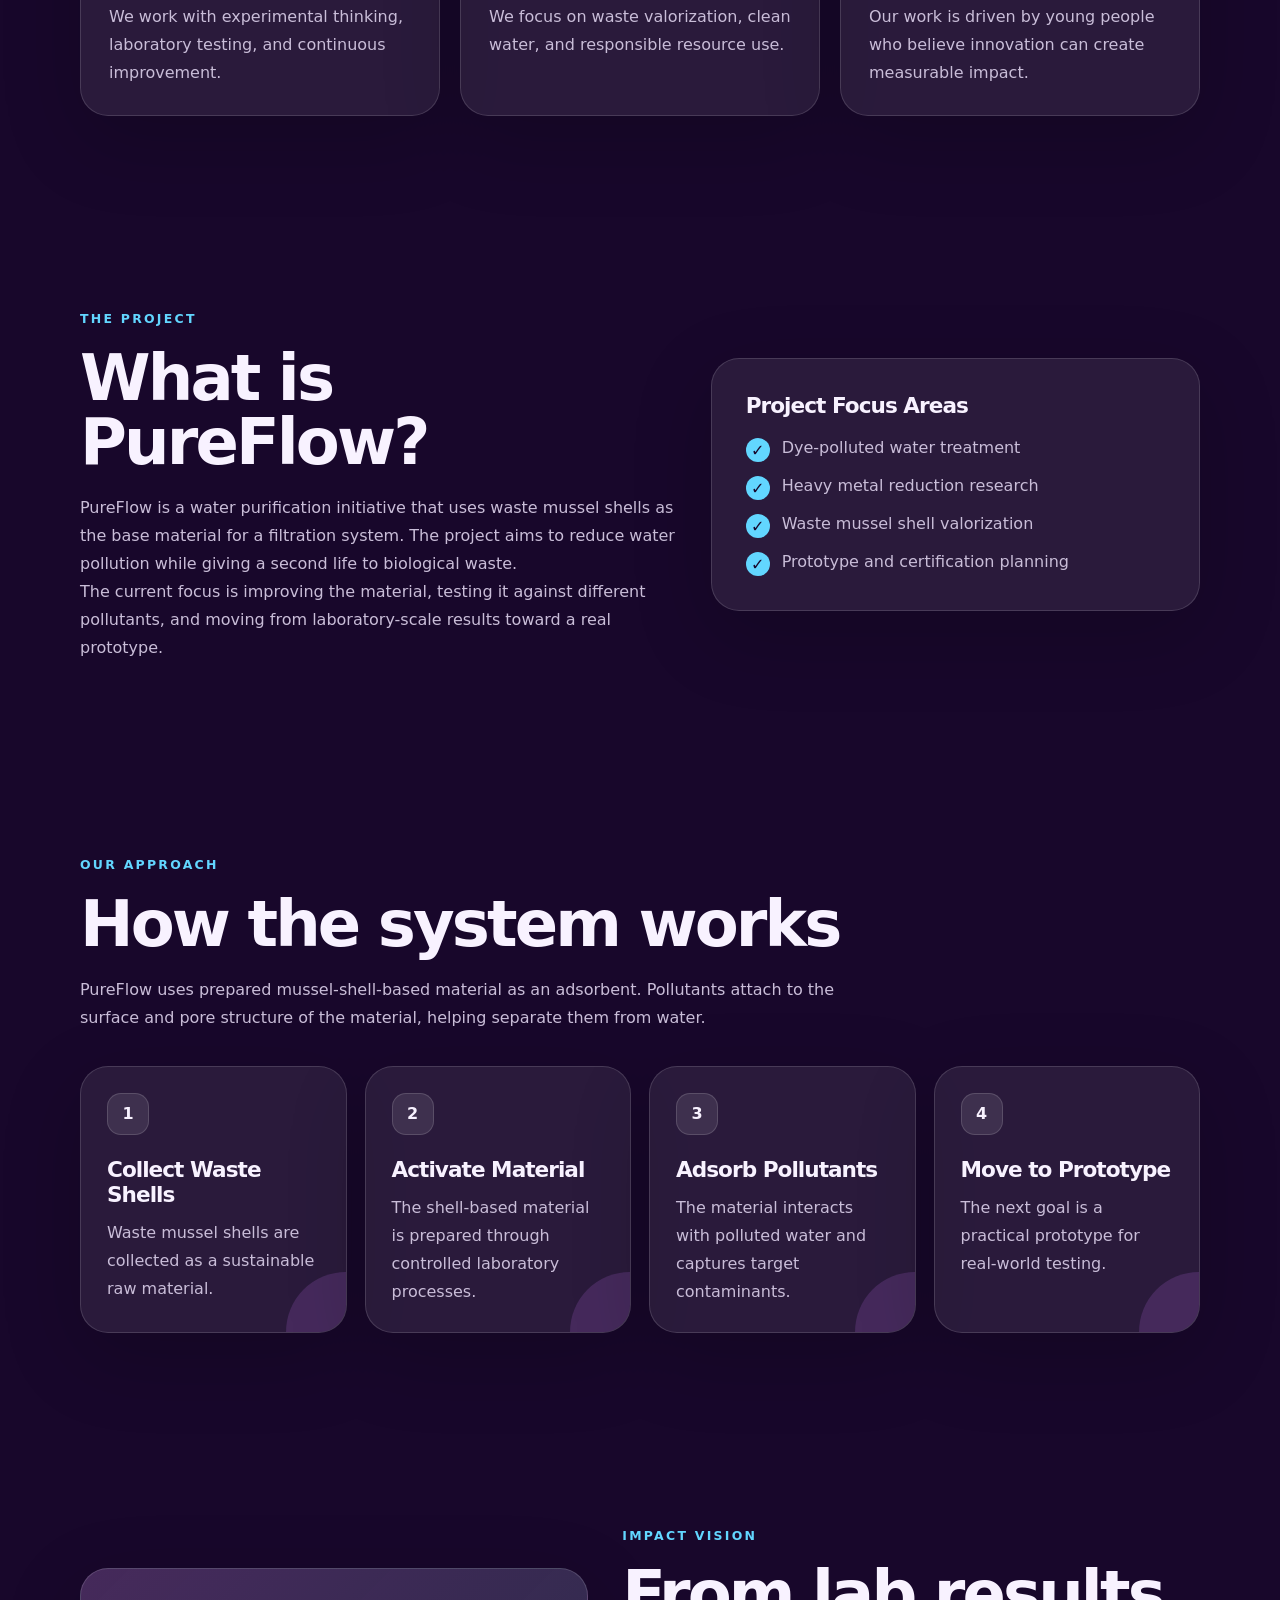
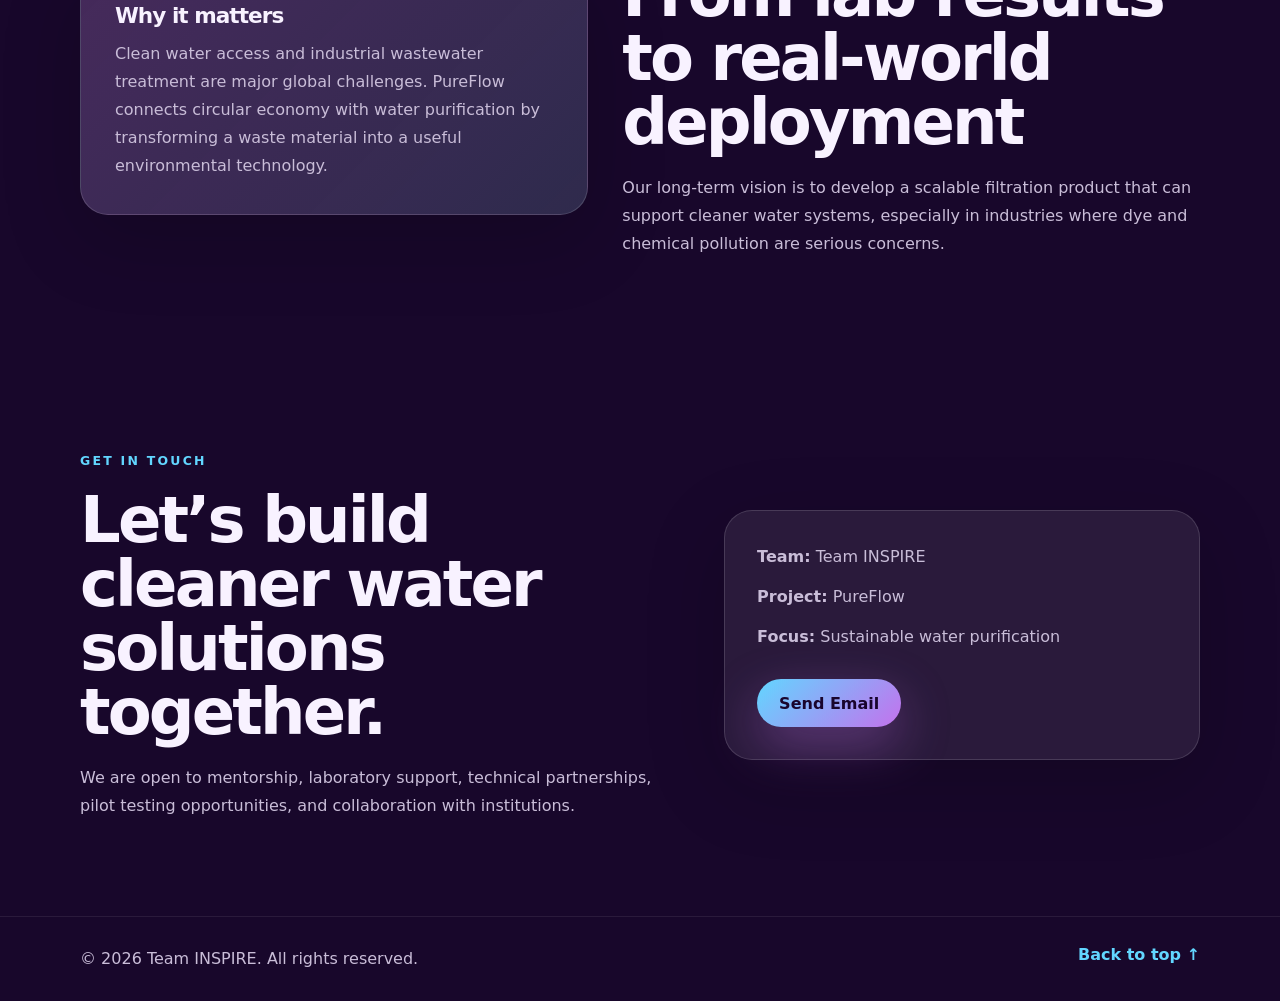
==== commit 333304de: "Fix navbar logo size" ====
--- a/index.html
+++ b/index.html
@@ -18,9 +18,11 @@
 
   <header class="header" id="top">
     <nav class="nav container">
-    <a class="brand" href="#top" aria-label="Team INSPIRE homepage">
-      <img class="brand-logo" src="./assets/inspire_logo.jpg" alt="Team INSPIRE logo" />
-    </a>
+      
+  <a class="brand" href="#top" aria-label="Team INSPIRE homepage">
+    <img class="brand-logo" src="./assets/inspire_logo.jpg" alt="Team INSPIRE logo" />
+  </a>
+
       <button class="menu-btn" type="button" aria-label="Open navigation menu" aria-expanded="false">
         <span></span>
         <span></span>
--- a/styles.css
+++ b/styles.css
@@ -607,3 +607,24 @@
     flex-direction: column;
   }
 }
+/* Final navbar logo fix */
+.brand {
+  display: inline-flex;
+  align-items: center;
+  gap: 0;
+}
+
+.brand .brand-logo {
+  width: 170px !important;
+  height: auto !important;
+  max-height: 64px;
+  object-fit: contain !important;
+  border-radius: 0;
+}
+
+@media (max-width: 520px) {
+  .brand .brand-logo {
+    width: 135px !important;
+    max-height: 54px;
+  }
+}
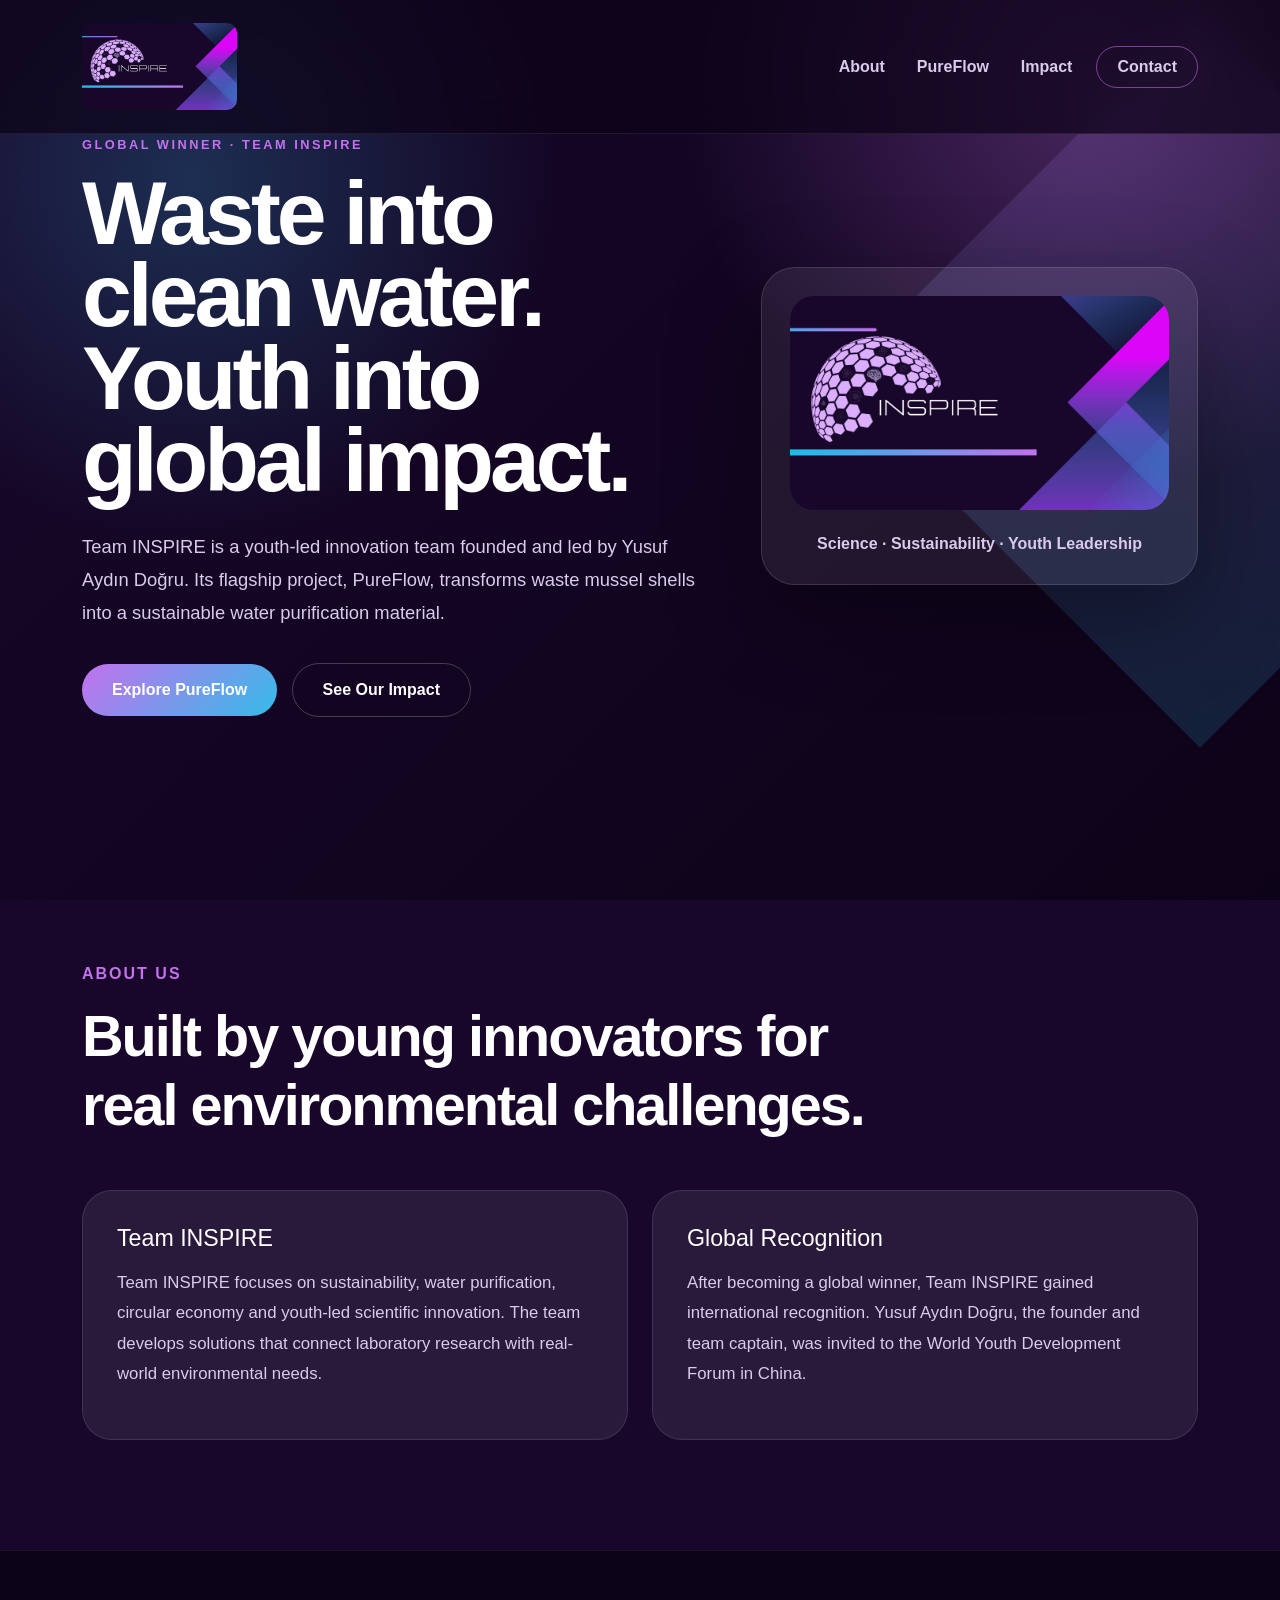
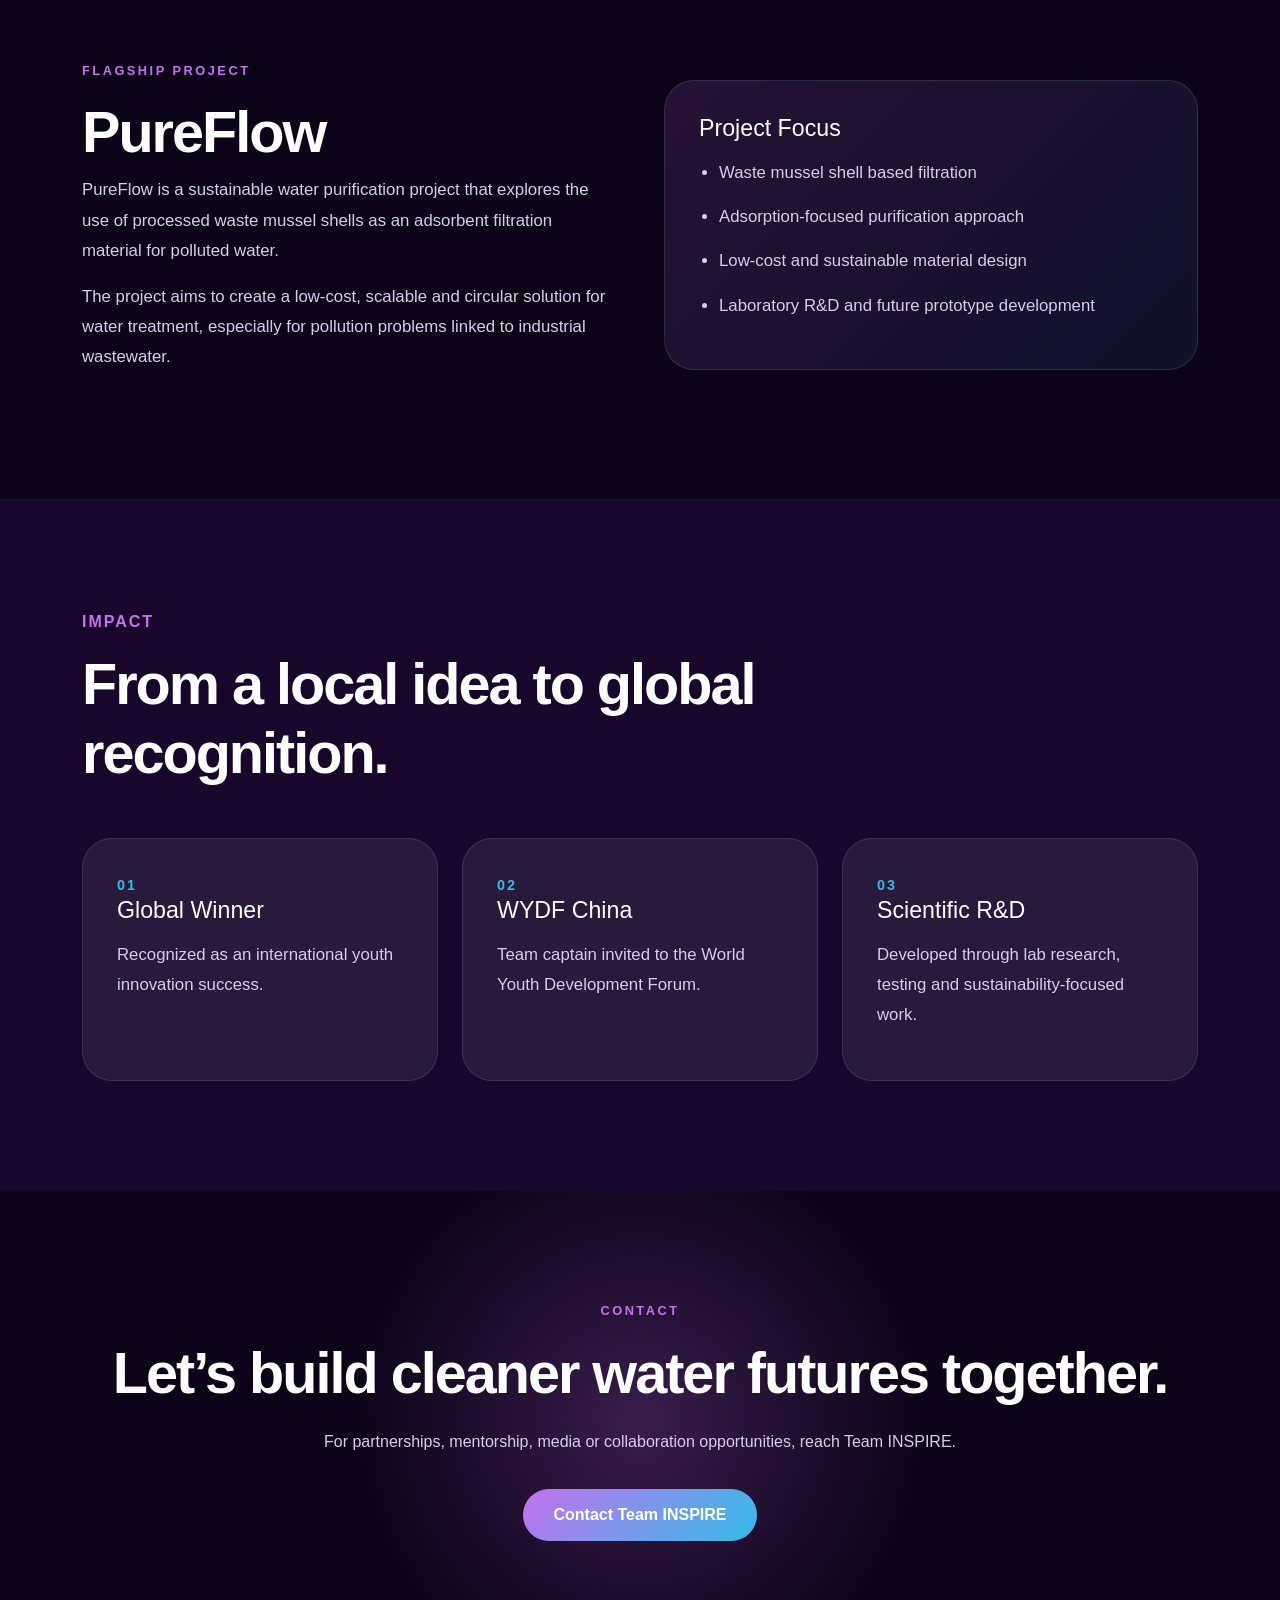
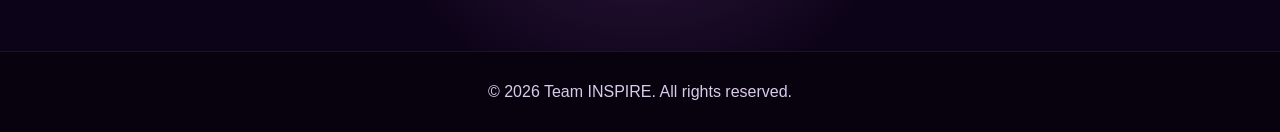
==== commit a5f7a3d6: "Complete Team INSPIRE website redesign" ====
--- a/index.html
+++ b/index.html
@@ -4,231 +4,181 @@
   <meta charset="UTF-8" />
   <meta name="viewport" content="width=device-width, initial-scale=1.0" />
   <title>Team INSPIRE | PureFlow</title>
-  <meta name="description" content="Team INSPIRE's PureFlow project transforms waste mussel shells into a sustainable water purification solution." />
-  <link rel="stylesheet" href="./styles.css" />
-  <script src="./script.js" defer></script>
+
+  <link href="https://cdn.jsdelivr.net/npm/bootstrap@5.3.3/dist/css/bootstrap.min.css" rel="stylesheet">
+  <link rel="stylesheet" href="styles.css">
 </head>
 
 <body>
-  <div class="site-bg" aria-hidden="true">
-    <div class="glow glow-one"></div>
-    <div class="glow glow-two"></div>
-    <div class="glow glow-three"></div>
+
+<nav class="navbar navbar-expand-lg fixed-top inspire-navbar">
+  <div class="container">
+    <a class="navbar-brand" href="#top">
+      <img src="./assets/inspire_logo.jpg" alt="Team INSPIRE Logo">
+    </a>
+
+    <button class="navbar-toggler" type="button" data-bs-toggle="collapse" data-bs-target="#navMenu">
+      <span class="navbar-toggler-icon"></span>
+    </button>
+
+    <div class="collapse navbar-collapse justify-content-end" id="navMenu">
+      <ul class="navbar-nav align-items-lg-center gap-lg-3">
+        <li class="nav-item"><a class="nav-link" href="#about">About</a></li>
+        <li class="nav-item"><a class="nav-link" href="#pureflow">PureFlow</a></li>
+        <li class="nav-item"><a class="nav-link" href="#impact">Impact</a></li>
+        <li class="nav-item"><a class="nav-link nav-button" href="#contact">Contact</a></li>
+      </ul>
+    </div>
   </div>
+</nav>
 
-  <header class="header" id="top">
-    <nav class="nav container">
-      
-  <a class="brand" href="#top" aria-label="Team INSPIRE homepage">
-    <img class="brand-logo" src="./assets/inspire_logo.jpg" alt="Team INSPIRE logo" />
-  </a>
+<header id="top" class="hero">
+  <div class="container">
+    <div class="row align-items-center min-vh-100 g-5">
+      <div class="col-lg-7">
+        <p class="label">Global Winner · Team INSPIRE</p>
 
-      <button class="menu-btn" type="button" aria-label="Open navigation menu" aria-expanded="false">
-        <span></span>
-        <span></span>
-        <span></span>
-      </button>
+        <h1>Waste into clean water. Youth into global impact.</h1>
 
-      <div class="nav-links">
-        <a href="#about">About</a>
-        <a href="#project">Project</a>
-        <a href="#method">Method</a>
-        <a href="#impact">Impact</a>
-        <a href="#contact">Contact</a>
-      </div>
-    </nav>
-  </header>
-
-  <main>
-    <section class="hero container">
-      <div class="hero-content reveal">
-        <p class="eyebrow">Sustainable Water Innovation</p>
-        <h1>Turning waste mussel shells into cleaner water.</h1>
         <p class="hero-text">
-          PureFlow is a youth-led water purification project by Team INSPIRE.
-          We develop a sustainable filtration material from waste mussel shells
-          to remove pollutants from contaminated water.
+          Team INSPIRE is a youth-led innovation team founded and led by Yusuf Aydın Doğru.
+          Its flagship project, PureFlow, transforms waste mussel shells into a sustainable
+          water purification material.
         </p>
 
         <div class="hero-actions">
-          <a class="btn btn-primary" href="#project">Explore the Project</a>
-          <a class="btn btn-secondary" href="#contact">Contact Team</a>
-        </div>
-
-        <div class="stats" aria-label="Project highlights">
-          <div>
-            <strong>Global</strong>
-            <span>Winner Recognition</span>
-          </div>
-          <div>
-            <strong>Waste</strong>
-            <span>to Water Solution</span>
-          </div>
-          <div>
-            <strong>Lab</strong>
-            <span>Scale Validation</span>
-          </div>
+          <a href="#pureflow" class="btn primary-btn">Explore PureFlow</a>
+          <a href="#impact" class="btn ghost-btn">See Our Impact</a>
         </div>
       </div>
 
-      <div class="hero-card reveal">
-        <div class="orb"></div>
-        <div class="glass-card">
-          <span class="card-label">PureFlow</span>
-          <h2>Nature-inspired filtration</h2>
-          <p>
-            A low-cost and sustainable approach focused on water, circular economy,
-            and climate-conscious innovation.
-          </p>
-          <div class="progress-lines">
-            <span style="--w: 92%"></span>
-            <span style="--w: 76%"></span>
-            <span style="--w: 64%"></span>
-          </div>
+      <div class="col-lg-5">
+        <div class="logo-glass">
+          <img src="./assets/inspire_logo.jpg" alt="Team INSPIRE Logo">
+          <p>Science · Sustainability · Youth Leadership</p>
         </div>
       </div>
-    </section>
+    </div>
+  </div>
+</header>
 
-    <section class="section container" id="about">
-      <div class="section-head reveal">
-        <p class="eyebrow">Who We Are</p>
-        <h2>Team INSPIRE</h2>
-        <p>
-          Team INSPIRE is a youth-led innovation team focused on building scientific,
-          sustainable, and socially meaningful solutions for real-world problems.
+<section id="about" class="section">
+  <div class="container">
+    <div class="section-heading">
+      <p>About Us</p>
+      <h2>Built by young innovators for real environmental challenges.</h2>
+    </div>
+
+    <div class="row g-4">
+      <div class="col-lg-6">
+        <div class="content-card">
+          <h3>Team INSPIRE</h3>
+          <p>
+            Team INSPIRE focuses on sustainability, water purification, circular economy
+            and youth-led scientific innovation. The team develops solutions that connect
+            laboratory research with real-world environmental needs.
+          </p>
+        </div>
+      </div>
+
+      <div class="col-lg-6">
+        <div class="content-card">
+          <h3>Global Recognition</h3>
+          <p>
+            After becoming a global winner, Team INSPIRE gained international recognition.
+            Yusuf Aydın Doğru, the founder and team captain, was invited to the World Youth
+            Development Forum in China.
+          </p>
+        </div>
+      </div>
+    </div>
+  </div>
+</section>
+
+<section id="pureflow" class="section dark-section">
+  <div class="container">
+    <div class="row align-items-center g-5">
+      <div class="col-lg-6">
+        <p class="label">Flagship Project</p>
+        <h2>PureFlow</h2>
+        <p class="section-text">
+          PureFlow is a sustainable water purification project that explores the use of
+          processed waste mussel shells as an adsorbent filtration material for polluted water.
+        </p>
+        <p class="section-text">
+          The project aims to create a low-cost, scalable and circular solution for water
+          treatment, especially for pollution problems linked to industrial wastewater.
         </p>
       </div>
 
-      <div class="grid three">
-        <article class="feature reveal">
-          <span class="icon">01</span>
-          <h3>Science-Based</h3>
-          <p>We work with experimental thinking, laboratory testing, and continuous improvement.</p>
-        </article>
+      <div class="col-lg-6">
+        <div class="feature-box">
+          <h3>Project Focus</h3>
+          <ul>
+            <li>Waste mussel shell based filtration</li>
+            <li>Adsorption-focused purification approach</li>
+            <li>Low-cost and sustainable material design</li>
+            <li>Laboratory R&D and future prototype development</li>
+          </ul>
+        </div>
+      </div>
+    </div>
+  </div>
+</section>
 
-        <article class="feature reveal">
-          <span class="icon">02</span>
-          <h3>Sustainable</h3>
-          <p>We focus on waste valorization, clean water, and responsible resource use.</p>
-        </article>
+<section id="impact" class="section">
+  <div class="container">
+    <div class="section-heading">
+      <p>Impact</p>
+      <h2>From a local idea to global recognition.</h2>
+    </div>
 
-        <article class="feature reveal">
-          <span class="icon">03</span>
-          <h3>Youth-Led</h3>
-          <p>Our work is driven by young people who believe innovation can create measurable impact.</p>
-        </article>
-      </div>
-    </section>
-
-    <section class="section container split" id="project">
-      <div class="reveal">
-        <p class="eyebrow">The Project</p>
-        <h2>What is PureFlow?</h2>
-        <p>
-          PureFlow is a water purification initiative that uses waste mussel shells
-          as the base material for a filtration system. The project aims to reduce
-          water pollution while giving a second life to biological waste.
-        </p>
-        <p>
-          The current focus is improving the material, testing it against different
-          pollutants, and moving from laboratory-scale results toward a real prototype.
-        </p>
+    <div class="row g-4">
+      <div class="col-md-4">
+        <div class="impact-card">
+          <span>01</span>
+          <h3>Global Winner</h3>
+          <p>Recognized as an international youth innovation success.</p>
+        </div>
       </div>
 
-      <div class="panel reveal">
-        <h3>Project Focus Areas</h3>
-        <ul class="check-list">
-          <li>Dye-polluted water treatment</li>
-          <li>Heavy metal reduction research</li>
-          <li>Waste mussel shell valorization</li>
-          <li>Prototype and certification planning</li>
-        </ul>
-      </div>
-    </section>
-
-    <section class="section container" id="method">
-      <div class="section-head reveal">
-        <p class="eyebrow">Our Approach</p>
-        <h2>How the system works</h2>
-        <p>
-          PureFlow uses prepared mussel-shell-based material as an adsorbent.
-          Pollutants attach to the surface and pore structure of the material,
-          helping separate them from water.
-        </p>
+      <div class="col-md-4">
+        <div class="impact-card">
+          <span>02</span>
+          <h3>WYDF China</h3>
+          <p>Team captain invited to the World Youth Development Forum.</p>
+        </div>
       </div>
 
-      <div class="timeline">
-        <div class="step reveal">
-          <span>1</span>
-          <h3>Collect Waste Shells</h3>
-          <p>Waste mussel shells are collected as a sustainable raw material.</p>
-        </div>
-
-        <div class="step reveal">
-          <span>2</span>
-          <h3>Activate Material</h3>
-          <p>The shell-based material is prepared through controlled laboratory processes.</p>
-        </div>
-
-        <div class="step reveal">
-          <span>3</span>
-          <h3>Adsorb Pollutants</h3>
-          <p>The material interacts with polluted water and captures target contaminants.</p>
-        </div>
-
-        <div class="step reveal">
-          <span>4</span>
-          <h3>Move to Prototype</h3>
-          <p>The next goal is a practical prototype for real-world testing.</p>
+      <div class="col-md-4">
+        <div class="impact-card">
+          <span>03</span>
+          <h3>Scientific R&D</h3>
+          <p>Developed through lab research, testing and sustainability-focused work.</p>
         </div>
       </div>
-    </section>
+    </div>
+  </div>
+</section>
 
-    <section class="section container split reverse" id="impact">
-      <div class="panel highlight reveal">
-        <h3>Why it matters</h3>
-        <p>
-          Clean water access and industrial wastewater treatment are major global challenges.
-          PureFlow connects circular economy with water purification by transforming a
-          waste material into a useful environmental technology.
-        </p>
-      </div>
+<section id="contact" class="section contact-section">
+  <div class="container text-center">
+    <p class="label">Contact</p>
+    <h2>Let’s build cleaner water futures together.</h2>
+    <p class="contact-text">
+      For partnerships, mentorship, media or collaboration opportunities, reach Team INSPIRE.
+    </p>
+    <a href="mailto:yourmail@example.com" class="btn primary-btn">Contact Team INSPIRE</a>
+  </div>
+</section>
 
-      <div class="reveal">
-        <p class="eyebrow">Impact Vision</p>
-        <h2>From lab results to real-world deployment</h2>
-        <p>
-          Our long-term vision is to develop a scalable filtration product that can support
-          cleaner water systems, especially in industries where dye and chemical pollution
-          are serious concerns.
-        </p>
-      </div>
-    </section>
+<footer>
+  <div class="container text-center">
+    <p>© 2026 Team INSPIRE. All rights reserved.</p>
+  </div>
+</footer>
 
-    <section class="section container contact" id="contact">
-      <div class="reveal">
-        <p class="eyebrow">Get in Touch</p>
-        <h2>Let’s build cleaner water solutions together.</h2>
-        <p>
-          We are open to mentorship, laboratory support, technical partnerships,
-          pilot testing opportunities, and collaboration with institutions.
-        </p>
-      </div>
-
-      <div class="contact-card reveal">
-        <p><strong>Team:</strong> Team INSPIRE</p>
-        <p><strong>Project:</strong> PureFlow</p>
-        <p><strong>Focus:</strong> Sustainable water purification</p>
-        <a class="btn btn-primary" href="mailto:yusufaydindogru@gmail.com">Send Email</a>
-      </div>
-    </section>
-  </main>
-
-  <footer class="footer">
-    <div class="container footer-inner">
-      <p>© <span id="year"></span> Team INSPIRE. All rights reserved.</p>
-      <a href="#top">Back to top ↑</a>
-    </div>
-  </footer>
+<script src="https://cdn.jsdelivr.net/npm/bootstrap@5.3.3/dist/js/bootstrap.bundle.min.js"></script>
+<script src="script.js"></script>
 </body>
-</html>
+</html>
--- a/styles.css
+++ b/styles.css
@@ -1,20 +1,17 @@
 :root {
   --dark: #18072b;
-  --dark-2: #21093a;
-  --accent: #c471ed;
-  --accent-2: #62d6ff;
-  --text: #f8f2ff;
-  --muted: #c9bdd8;
-  --card: rgba(255, 255, 255, 0.08);
-  --card-border: rgba(255, 255, 255, 0.14);
-  --shadow: 0 30px 90px rgba(0, 0, 0, 0.35);
-  --radius: 28px;
+  --deep: #0d0318;
+  --purple: #c471ed;
+  --blue: #33bce8;
+  --white: #ffffff;
+  --muted: #d9cbea;
+  --glass: rgba(255, 255, 255, 0.075);
 }
 
 * {
-  box-sizing: border-box;
   margin: 0;
   padding: 0;
+  box-sizing: border-box;
 }
 
 html {
@@ -22,609 +19,300 @@
 }
 
 body {
-  min-height: 100vh;
-  font-family: Inter, system-ui, -apple-system, BlinkMacSystemFont, "Segoe UI", sans-serif;
-  color: var(--text);
+  font-family: Arial, Helvetica, sans-serif;
   background: var(--dark);
+  color: var(--white);
   overflow-x: hidden;
 }
 
-a {
-  color: inherit;
-  text-decoration: none;
-}
-
-p {
-  color: var(--muted);
-  line-height: 1.75;
-}
-
-img {
-  max-width: 100%;
-  display: block;
-}
-
-.container {
-  width: min(1120px, calc(100% - 40px));
-  margin: 0 auto;
-}
-
-.site-bg {
+body::before {
+  content: "";
   position: fixed;
   inset: 0;
   z-index: -2;
   background:
-    radial-gradient(circle at top left, rgba(196, 113, 237, 0.22), transparent 34%),
-    radial-gradient(circle at bottom right, rgba(98, 214, 255, 0.15), transparent 36%),
-    linear-gradient(135deg, #18072b 0%, #12051f 45%, #21093a 100%);
-}
-
-.site-bg::after {
+    radial-gradient(circle at 15% 20%, rgba(51, 188, 232, 0.22), transparent 28%),
+    radial-gradient(circle at 85% 10%, rgba(196, 113, 237, 0.30), transparent 30%),
+    linear-gradient(135deg, #18072b 0%, #0d0318 100%);
+}
+
+.inspire-navbar {
+  padding: 18px 0;
+  background: rgba(13, 3, 24, 0.72);
+  backdrop-filter: blur(18px);
+  border-bottom: 1px solid rgba(255,255,255,0.08);
+}
+
+.navbar-brand img {
+  width: 155px;
+  height: auto;
+  object-fit: contain;
+  border-radius: 10px;
+}
+
+.nav-link {
+  color: var(--muted);
+  font-weight: 600;
+}
+
+.nav-link:hover {
+  color: var(--purple);
+}
+
+.nav-button {
+  border: 1px solid rgba(196, 113, 237, 0.55);
+  border-radius: 999px;
+  padding: 8px 20px !important;
+}
+
+.navbar-toggler {
+  border: 1px solid rgba(255,255,255,0.25);
+}
+
+.navbar-toggler-icon {
+  filter: invert(1);
+}
+
+.hero {
+  position: relative;
+  overflow: hidden;
+}
+
+.hero::after {
   content: "";
   position: absolute;
-  inset: 0;
-  background-image:
-    linear-gradient(rgba(255, 255, 255, 0.035) 1px, transparent 1px),
-    linear-gradient(90deg, rgba(255, 255, 255, 0.035) 1px, transparent 1px);
-  background-size: 48px 48px;
-  mask-image: linear-gradient(to bottom, black, transparent 88%);
-}
-
-.glow {
-  position: absolute;
-  width: 360px;
-  height: 360px;
+  width: 520px;
+  height: 520px;
+  right: -180px;
+  top: 120px;
+  background: linear-gradient(135deg, var(--purple), var(--blue));
+  transform: rotate(45deg);
+  opacity: 0.16;
+  z-index: -1;
+}
+
+.label {
+  color: var(--purple);
+  text-transform: uppercase;
+  letter-spacing: 2.5px;
+  font-size: 0.8rem;
+  font-weight: 800;
+  margin-bottom: 18px;
+}
+
+h1 {
+  font-size: clamp(3.1rem, 7vw, 6.7rem);
+  line-height: 0.92;
+  letter-spacing: -4px;
+  font-weight: 900;
+  max-width: 950px;
+}
+
+.hero-text {
+  color: var(--muted);
+  font-size: 1.15rem;
+  line-height: 1.8;
+  max-width: 680px;
+  margin: 28px 0 34px;
+}
+
+.primary-btn {
+  background: linear-gradient(135deg, var(--purple), var(--blue));
+  color: var(--white);
+  border: 0;
   border-radius: 999px;
-  filter: blur(50px);
-  opacity: 0.35;
-}
-
-.glow-one {
-  background: var(--accent);
-  top: 12%;
-  left: -120px;
-}
-
-.glow-two {
-  background: var(--accent-2);
-  right: -120px;
-  top: 36%;
-}
-
-.glow-three {
-  background: #ffffff;
-  width: 180px;
-  height: 180px;
-  right: 20%;
-  bottom: 5%;
-  opacity: 0.08;
-}
-
-.header {
-  position: sticky;
-  top: 0;
-  z-index: 10;
-  backdrop-filter: blur(18px);
-  background: rgba(24, 7, 43, 0.72);
-  border-bottom: 1px solid rgba(255, 255, 255, 0.08);
-}
-
-.nav {
-  min-height: 82px;
-  display: flex;
-  align-items: center;
-  justify-content: space-between;
-  gap: 24px;
-}
-
-.brand {
-  display: inline-flex;
-  align-items: center;
-  gap: 13px;
-}
-
-.brand-logo {
-  width: 150px;
-  height: auto;
-  object-fit: contain;
+  padding: 14px 30px;
+  font-weight: 800;
+}
+
+.primary-btn:hover {
+  color: var(--white);
+  transform: translateY(-2px);
+}
+
+.ghost-btn {
+  color: var(--white);
+  border: 1px solid rgba(255,255,255,0.22);
+  border-radius: 999px;
+  padding: 14px 30px;
+  margin-left: 10px;
+  font-weight: 700;
+}
+
+.ghost-btn:hover {
+  border-color: var(--purple);
+  color: var(--purple);
+}
+
+.logo-glass {
+  background: var(--glass);
+  border: 1px solid rgba(255,255,255,0.12);
+  border-radius: 34px;
+  padding: 28px;
+  box-shadow: 0 30px 90px rgba(0,0,0,0.35);
+}
+
+.logo-glass img {
+  width: 100%;
+  border-radius: 24px;
   display: block;
-  border-radius: 0;
-}
-
-.brand strong {
-  display: block;
-  letter-spacing: 0.02em;
-}
-
-.brand small {
-  color: var(--muted);
-  font-size: 0.78rem;
-}
-
-.nav-links {
-  display: flex;
-  align-items: center;
-  gap: 8px;
-}
-
-.nav-links a {
-  color: var(--muted);
-  padding: 10px 14px;
-  border-radius: 999px;
-  transition: 0.25s ease;
-}
-
-.nav-links a:hover {
-  color: white;
-  background: rgba(255, 255, 255, 0.08);
-}
-
-.menu-btn {
-  display: none;
-  width: 44px;
-  height: 44px;
-  border: 1px solid var(--card-border);
-  border-radius: 14px;
-  background: var(--card);
-  cursor: pointer;
-}
-
-.menu-btn span {
-  display: block;
-  width: 20px;
-  height: 2px;
-  margin: 5px auto;
-  background: white;
-  border-radius: 999px;
-}
-
-.hero {
-  min-height: calc(100vh - 82px);
-  display: grid;
-  grid-template-columns: 1.08fr 0.92fr;
-  align-items: center;
-  gap: 56px;
-  padding: 72px 0;
-}
-
-.eyebrow {
-  color: var(--accent-2);
+}
+
+.logo-glass p {
+  color: var(--muted);
+  text-align: center;
+  margin: 22px 0 0;
+  font-weight: 600;
+}
+
+.section {
+  padding: 110px 0;
+}
+
+.section-heading {
+  max-width: 850px;
+  margin-bottom: 50px;
+}
+
+.section-heading p {
+  color: var(--purple);
+  text-transform: uppercase;
+  letter-spacing: 2px;
   font-weight: 800;
-  text-transform: uppercase;
-  letter-spacing: 0.18em;
-  font-size: 0.78rem;
-  margin-bottom: 16px;
-}
-
-h1,
-h2,
-h3 {
-  letter-spacing: -0.045em;
-}
-
-h1 {
-  font-size: clamp(3rem, 8vw, 6.8rem);
-  line-height: 0.94;
-  max-width: 780px;
-}
-
-h2 {
-  font-size: clamp(2.15rem, 5vw, 4.2rem);
-  line-height: 1;
-  margin-bottom: 20px;
-}
-
-h3 {
-  font-size: 1.35rem;
-  margin-bottom: 12px;
-}
-
-.hero-text {
-  max-width: 680px;
-  font-size: 1.08rem;
-  margin-top: 24px;
-}
-
-.hero-actions {
-  display: flex;
-  flex-wrap: wrap;
-  gap: 14px;
-  margin-top: 34px;
-}
-
-.btn {
-  display: inline-flex;
-  justify-content: center;
-  align-items: center;
-  min-height: 48px;
-  padding: 0 22px;
-  border-radius: 999px;
-  font-weight: 800;
-  transition: transform 0.25s ease, box-shadow 0.25s ease, background 0.25s ease;
-}
-
-.btn:hover {
-  transform: translateY(-3px);
-}
-
-.btn-primary {
-  color: #19052d;
-  background: linear-gradient(135deg, var(--accent-2), var(--accent));
-  box-shadow: 0 18px 50px rgba(196, 113, 237, 0.34);
-}
-
-.btn-secondary {
-  color: white;
-  background: rgba(255, 255, 255, 0.08);
-  border: 1px solid var(--card-border);
-}
-
-.stats {
-  display: grid;
-  grid-template-columns: repeat(3, 1fr);
-  gap: 14px;
-  margin-top: 42px;
-  max-width: 720px;
-}
-
-.stats div {
-  padding: 18px;
-  border-radius: 20px;
-  background: var(--card);
-  border: 1px solid var(--card-border);
-}
-
-.stats strong {
-  display: block;
-  font-size: 1.1rem;
-}
-
-.stats span {
-  display: block;
-  color: var(--muted);
-  font-size: 0.88rem;
-  margin-top: 4px;
-}
-
-.hero-card {
-  position: relative;
-  min-height: 520px;
-  display: grid;
-  place-items: center;
-}
-
-.orb {
-  position: absolute;
-  width: min(84vw, 430px);
-  height: min(84vw, 430px);
-  border-radius: 50%;
+}
+
+.section-heading h2,
+.section h2 {
+  font-size: clamp(2.3rem, 4.5vw, 4.8rem);
+  font-weight: 900;
+  letter-spacing: -2px;
+}
+
+.content-card,
+.impact-card,
+.feature-box {
+  height: 100%;
+  background: var(--glass);
+  border: 1px solid rgba(255,255,255,0.11);
+  border-radius: 30px;
+  padding: 34px;
+  transition: 0.3s ease;
+}
+
+.content-card:hover,
+.impact-card:hover {
+  transform: translateY(-8px);
+  border-color: rgba(196, 113, 237, 0.65);
+}
+
+.content-card h3,
+.impact-card h3,
+.feature-box h3 {
+  color: var(--white);
+  font-size: 1.45rem;
+  margin-bottom: 15px;
+}
+
+.content-card p,
+.impact-card p,
+.section-text,
+.feature-box li {
+  color: var(--muted);
+  line-height: 1.8;
+  font-size: 1.05rem;
+}
+
+.dark-section {
+  background: rgba(8, 2, 15, 0.64);
+  border-top: 1px solid rgba(255,255,255,0.06);
+  border-bottom: 1px solid rgba(255,255,255,0.06);
+}
+
+.feature-box {
   background:
-    radial-gradient(circle at 34% 24%, rgba(255, 255, 255, 0.88), transparent 0 12%, transparent 13%),
-    radial-gradient(circle at 40% 35%, rgba(98, 214, 255, 0.9), transparent 0 18%, transparent 19%),
-    linear-gradient(135deg, rgba(196, 113, 237, 0.95), rgba(98, 214, 255, 0.7));
-  box-shadow: inset -30px -40px 90px rgba(24, 7, 43, 0.42), 0 50px 120px rgba(98, 214, 255, 0.2);
-  animation: float 6s ease-in-out infinite;
-}
-
-.glass-card {
-  position: relative;
-  width: min(370px, 100%);
-  padding: 32px;
-  border-radius: var(--radius);
-  background: rgba(255, 255, 255, 0.1);
-  border: 1px solid var(--card-border);
-  box-shadow: var(--shadow);
-  backdrop-filter: blur(22px);
-  transform: translateY(90px);
-}
-
-.card-label {
-  display: inline-flex;
-  margin-bottom: 20px;
-  padding: 8px 12px;
-  border-radius: 999px;
-  color: var(--accent-2);
-  background: rgba(98, 214, 255, 0.1);
-  font-weight: 800;
-  font-size: 0.82rem;
-}
-
-.progress-lines {
-  display: grid;
-  gap: 10px;
-  margin-top: 24px;
-}
-
-.progress-lines span {
-  display: block;
-  width: var(--w);
-  height: 8px;
-  border-radius: 999px;
-  background: linear-gradient(90deg, var(--accent-2), var(--accent));
-}
-
-.section {
-  padding: 96px 0;
-}
-
-.section-head {
-  max-width: 760px;
-  margin-bottom: 34px;
-}
-
-.grid {
-  display: grid;
-  gap: 20px;
-}
-
-.three {
-  grid-template-columns: repeat(3, 1fr);
-}
-
-.feature,
-.panel,
-.step,
-.contact-card {
-  border-radius: var(--radius);
-  background: var(--card);
-  border: 1px solid var(--card-border);
-  box-shadow: 0 24px 80px rgba(0, 0, 0, 0.18);
-}
-
-.feature {
-  padding: 28px;
-}
-
-.icon {
-  display: inline-grid;
-  place-items: center;
-  width: 46px;
-  height: 46px;
-  margin-bottom: 24px;
-  border-radius: 15px;
-  color: #1d0733;
-  background: linear-gradient(135deg, var(--accent-2), var(--accent));
+    linear-gradient(135deg, rgba(196,113,237,0.14), rgba(51,188,232,0.08));
+}
+
+.feature-box ul {
+  padding-left: 20px;
+  margin-bottom: 0;
+}
+
+.feature-box li {
+  margin-bottom: 14px;
+}
+
+.impact-card span {
+  color: var(--blue);
   font-weight: 900;
-}
-
-.split {
-  display: grid;
-  grid-template-columns: 1fr 0.82fr;
-  align-items: center;
-  gap: 34px;
-}
-
-.split.reverse {
-  grid-template-columns: 0.88fr 1fr;
-}
-
-.panel {
-  padding: 34px;
-}
-
-.highlight {
+  font-size: 0.9rem;
+  letter-spacing: 2px;
+}
+
+.contact-section {
   background:
-    linear-gradient(135deg, rgba(196, 113, 237, 0.18), rgba(98, 214, 255, 0.09)),
-    var(--card);
-}
-
-.check-list {
-  list-style: none;
-  display: grid;
-  gap: 14px;
-  margin-top: 20px;
-}
-
-.check-list li {
-  color: var(--muted);
-  display: flex;
-  gap: 12px;
-  align-items: flex-start;
-}
-
-.check-list li::before {
-  content: "✓";
-  flex: 0 0 24px;
-  width: 24px;
-  height: 24px;
-  display: grid;
-  place-items: center;
-  color: #18072b;
-  background: var(--accent-2);
-  border-radius: 999px;
-  font-weight: 900;
-}
-
-.timeline {
-  display: grid;
-  grid-template-columns: repeat(4, 1fr);
-  gap: 18px;
-}
-
-.step {
-  padding: 26px;
-  position: relative;
-  overflow: hidden;
-}
-
-.step::after {
-  content: "";
-  position: absolute;
-  width: 120px;
-  height: 120px;
-  right: -60px;
-  bottom: -60px;
-  border-radius: 50%;
-  background: rgba(196, 113, 237, 0.18);
-}
-
-.step span {
-  display: inline-grid;
-  place-items: center;
-  width: 42px;
-  height: 42px;
-  margin-bottom: 22px;
-  border-radius: 14px;
-  background: rgba(255, 255, 255, 0.1);
-  border: 1px solid var(--card-border);
-  font-weight: 900;
-}
-
-.contact {
-  display: grid;
-  grid-template-columns: 1fr 0.78fr;
-  gap: 34px;
-  align-items: center;
-}
-
-.contact-card {
-  padding: 32px;
-}
-
-.contact-card p {
-  margin-bottom: 12px;
-}
-
-.contact-card .btn {
-  margin-top: 16px;
-}
-
-.footer {
+    radial-gradient(circle at center, rgba(196,113,237,0.24), transparent 42%),
+    var(--deep);
+}
+
+.contact-text {
+  max-width: 650px;
+  color: var(--muted);
+  margin: 20px auto 32px;
+  line-height: 1.8;
+}
+
+footer {
+  background: #08020f;
   padding: 28px 0;
-  border-top: 1px solid rgba(255, 255, 255, 0.08);
-}
-
-.footer-inner {
-  display: flex;
-  justify-content: space-between;
-  gap: 20px;
-}
-
-.footer a {
-  color: var(--accent-2);
-  font-weight: 800;
-}
-
-.reveal {
-  opacity: 0;
-  transform: translateY(24px);
-  transition: 0.8s ease;
-}
-
-.reveal.visible {
-  opacity: 1;
-  transform: translateY(0);
-}
-
-@keyframes float {
-  0%, 100% {
-    transform: translateY(0) rotate(0deg);
-  }
-
-  50% {
-    transform: translateY(-22px) rotate(3deg);
-  }
-}
-
-@media (max-width: 880px) {
-  .menu-btn {
-    display: block;
-  }
-
-  .nav-links {
-    position: absolute;
-    left: 20px;
-    right: 20px;
-    top: 92px;
-    display: none;
-    flex-direction: column;
-    align-items: stretch;
-    padding: 14px;
-    border: 1px solid var(--card-border);
-    border-radius: 22px;
-    background: rgba(24, 7, 43, 0.96);
-    box-shadow: var(--shadow);
-  }
-
-  .nav-links.active {
-    display: flex;
-  }
-
-  .nav-links a {
-    padding: 14px;
-  }
-
-  .hero,
-  .split,
-  .split.reverse,
-  .contact {
-    grid-template-columns: 1fr;
+  color: var(--muted);
+  border-top: 1px solid rgba(255,255,255,0.08);
+}
+
+footer p {
+  margin: 0;
+}
+
+@media (max-width: 991px) {
+  .navbar-collapse {
+    background: rgba(13, 3, 24, 0.96);
+    border: 1px solid rgba(255,255,255,0.08);
+    border-radius: 20px;
+    padding: 20px;
+    margin-top: 15px;
   }
 
   .hero {
-    padding-top: 50px;
-  }
-
-  .hero-card {
-    min-height: 420px;
-  }
-
-  .three,
-  .timeline,
-  .stats {
-    grid-template-columns: 1fr;
+    padding-top: 90px;
+  }
+
+  .navbar-brand img {
+    width: 130px;
+  }
+}
+
+@media (max-width: 768px) {
+  h1 {
+    letter-spacing: -2px;
+  }
+
+  .hero-actions .btn {
+    width: 100%;
+    margin: 0 0 12px 0;
   }
 
   .section {
-    padding: 70px 0;
-  }
-}
-
-@media (max-width: 520px) {
-  .container {
-    width: min(100% - 26px, 1120px);
-  }
-
-  .brand-logo {
-    width: 120px;
-    height: auto;
-  }
-
-  .brand small {
-    display: none;
-  }
-
-  .hero-card {
-    min-height: 340px;
-  }
-
-  .glass-card {
-    padding: 24px;
-    transform: translateY(68px);
-  }
-
-  .footer-inner {
-    flex-direction: column;
-  }
-}
-/* Final navbar logo fix */
-.brand {
-  display: inline-flex;
-  align-items: center;
-  gap: 0;
-}
-
-.brand .brand-logo {
-  width: 170px !important;
-  height: auto !important;
-  max-height: 64px;
-  object-fit: contain !important;
-  border-radius: 0;
-}
-
-@media (max-width: 520px) {
-  .brand .brand-logo {
-    width: 135px !important;
-    max-height: 54px;
+    padding: 75px 0;
+  }
+
+  .logo-glass {
+    padding: 18px;
+    border-radius: 24px;
+  }
+
+  .content-card,
+  .impact-card,
+  .feature-box {
+    padding: 26px;
   }
 }
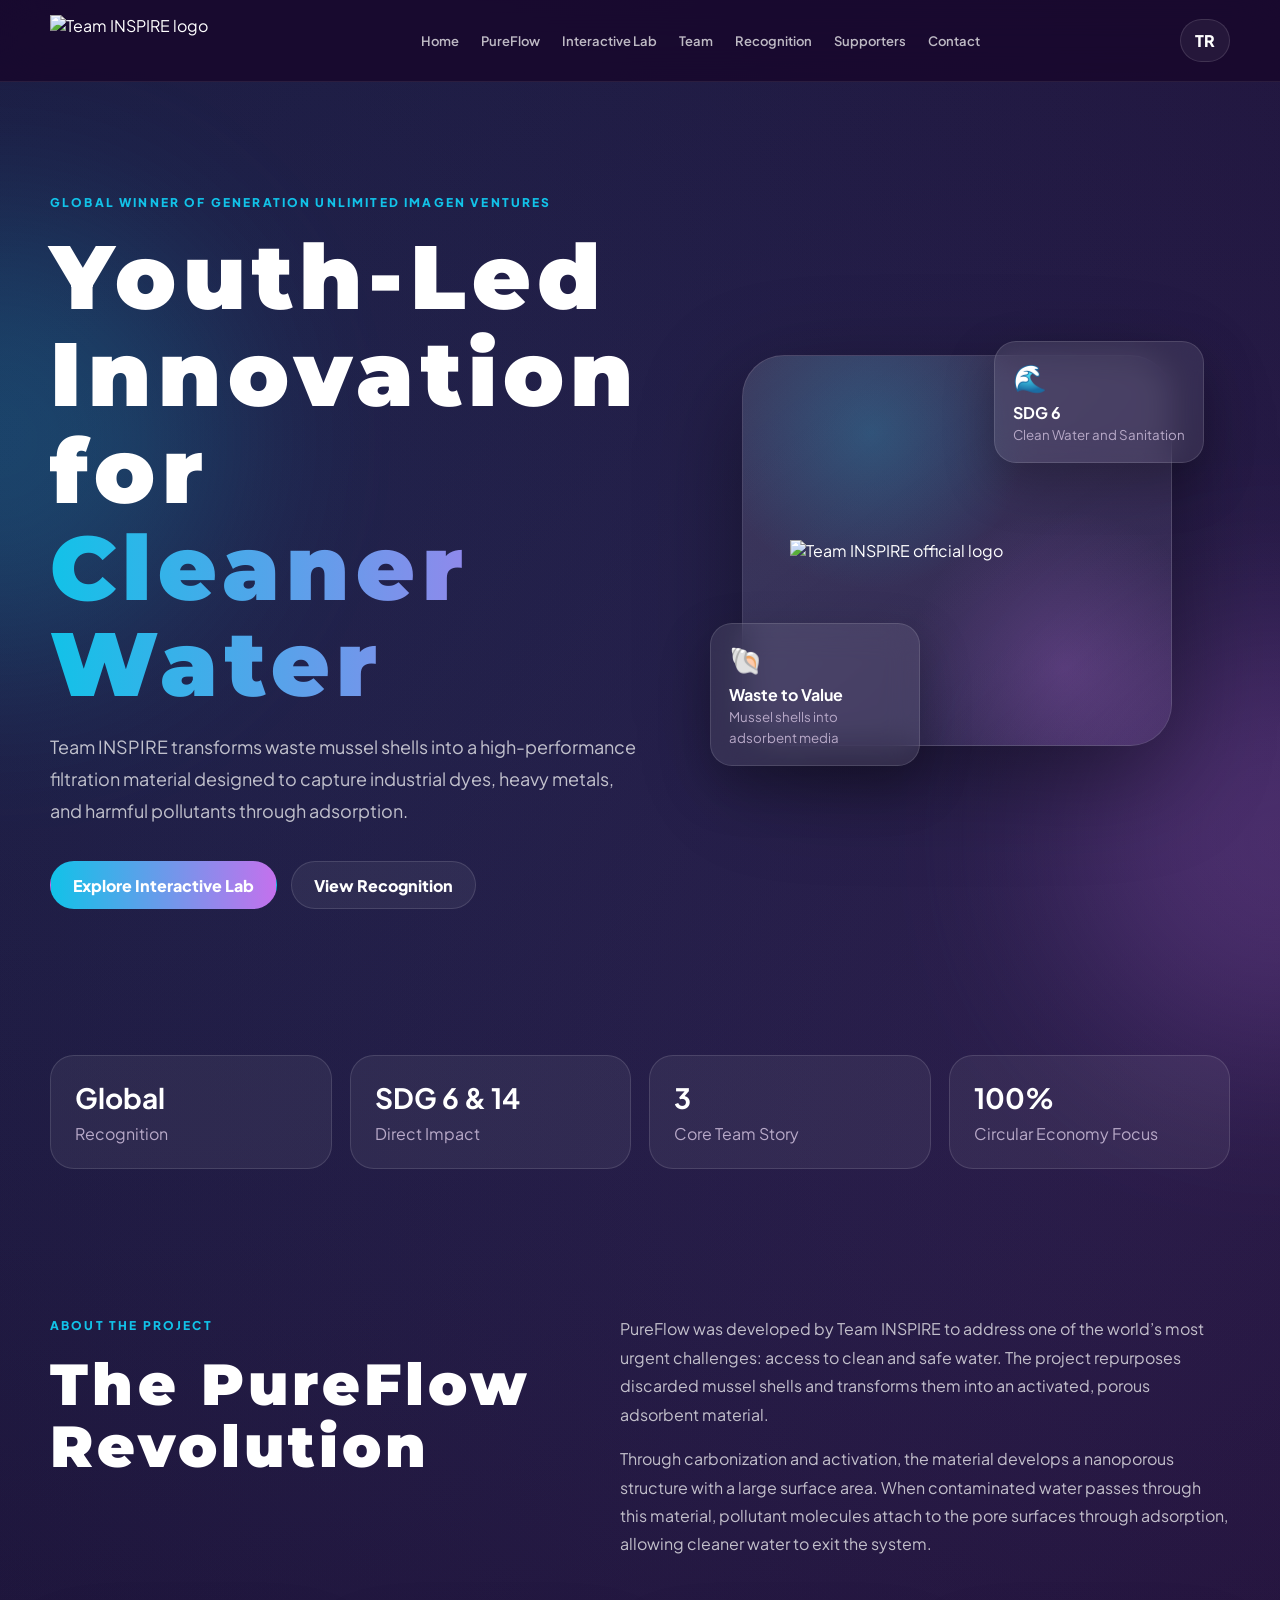
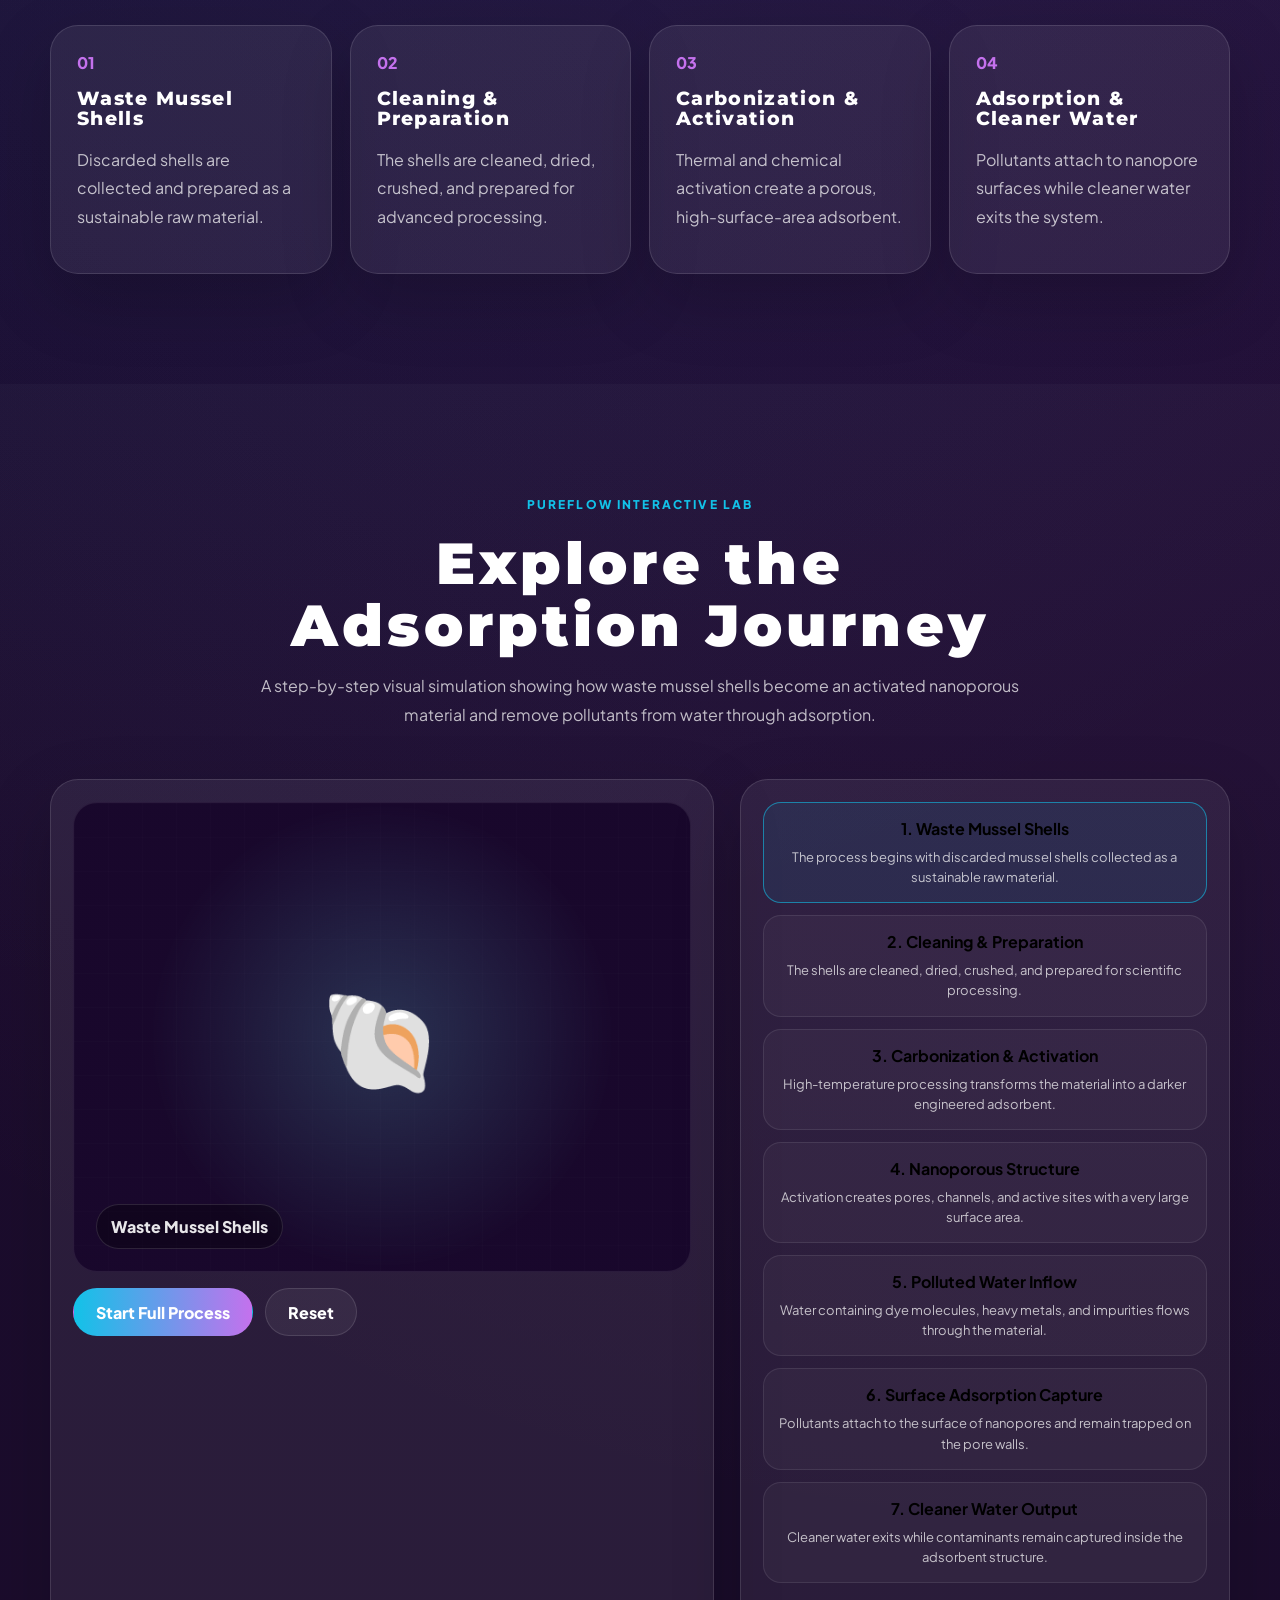
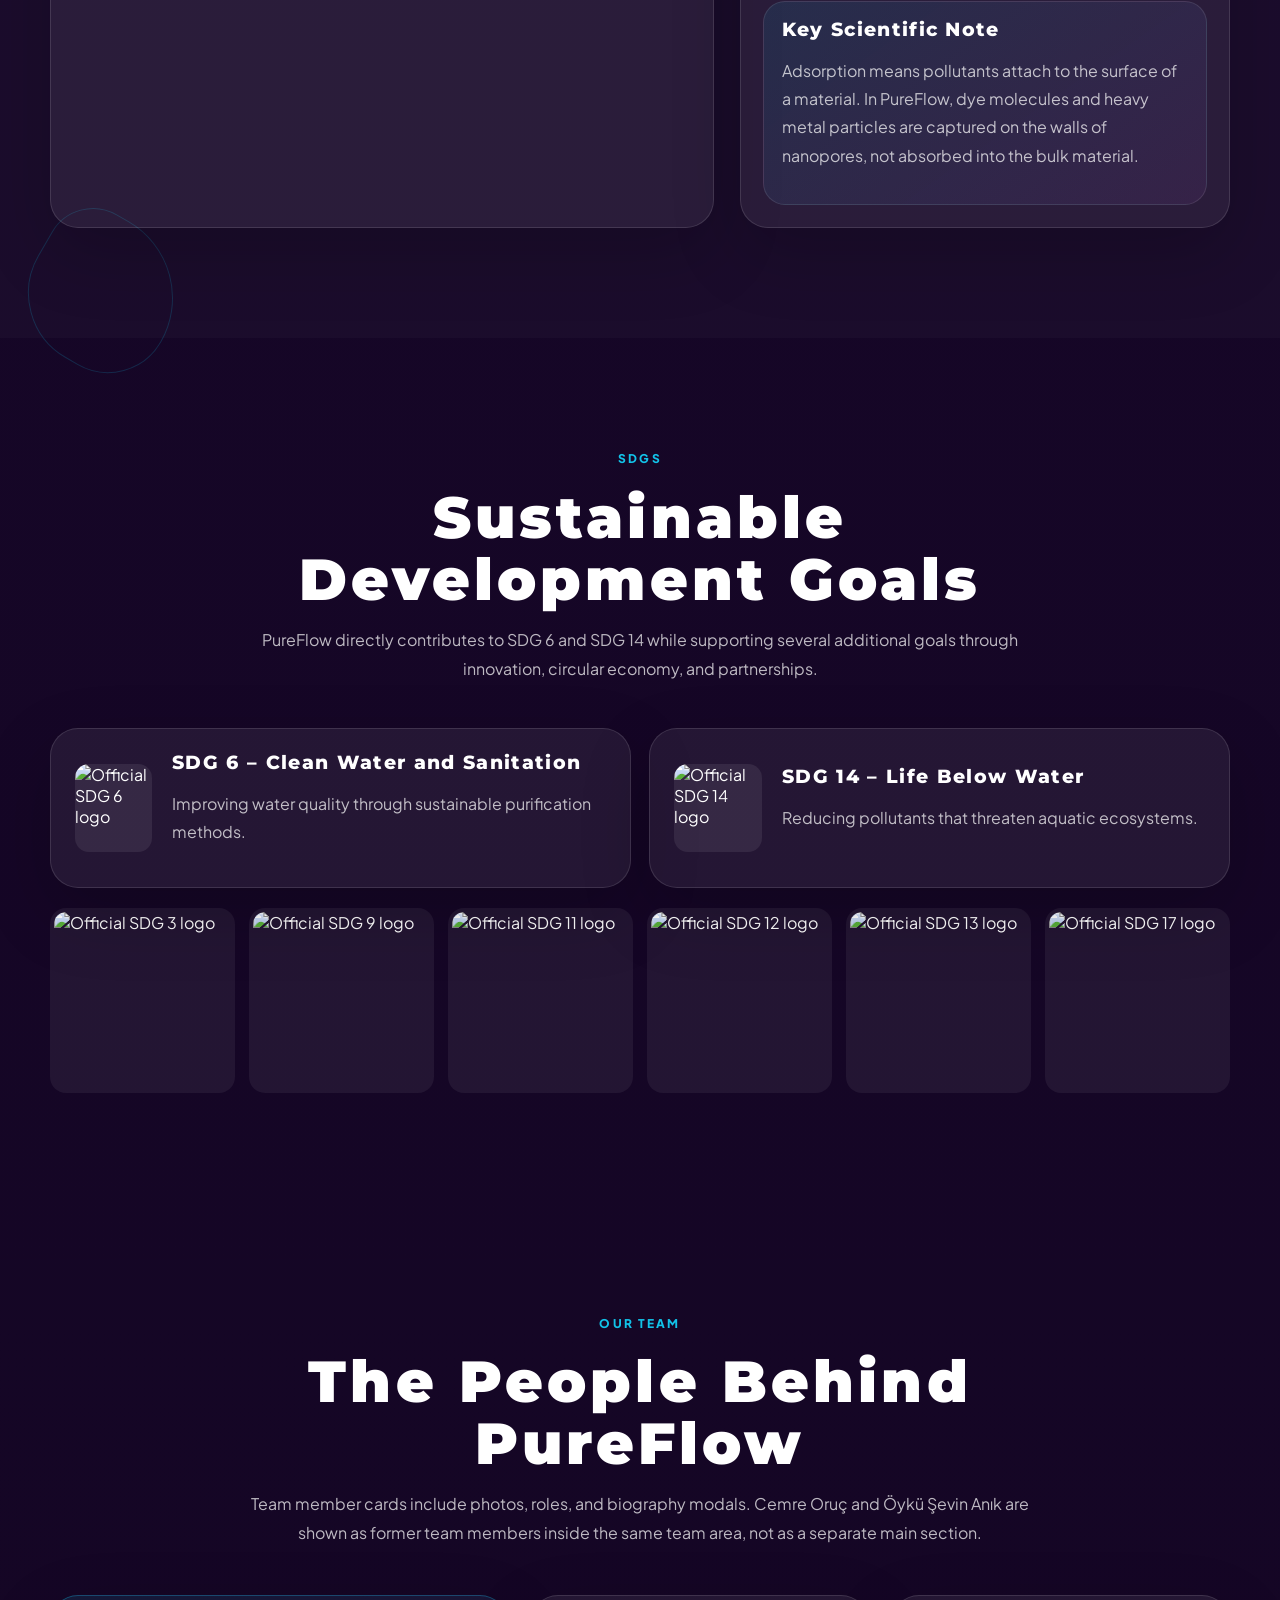
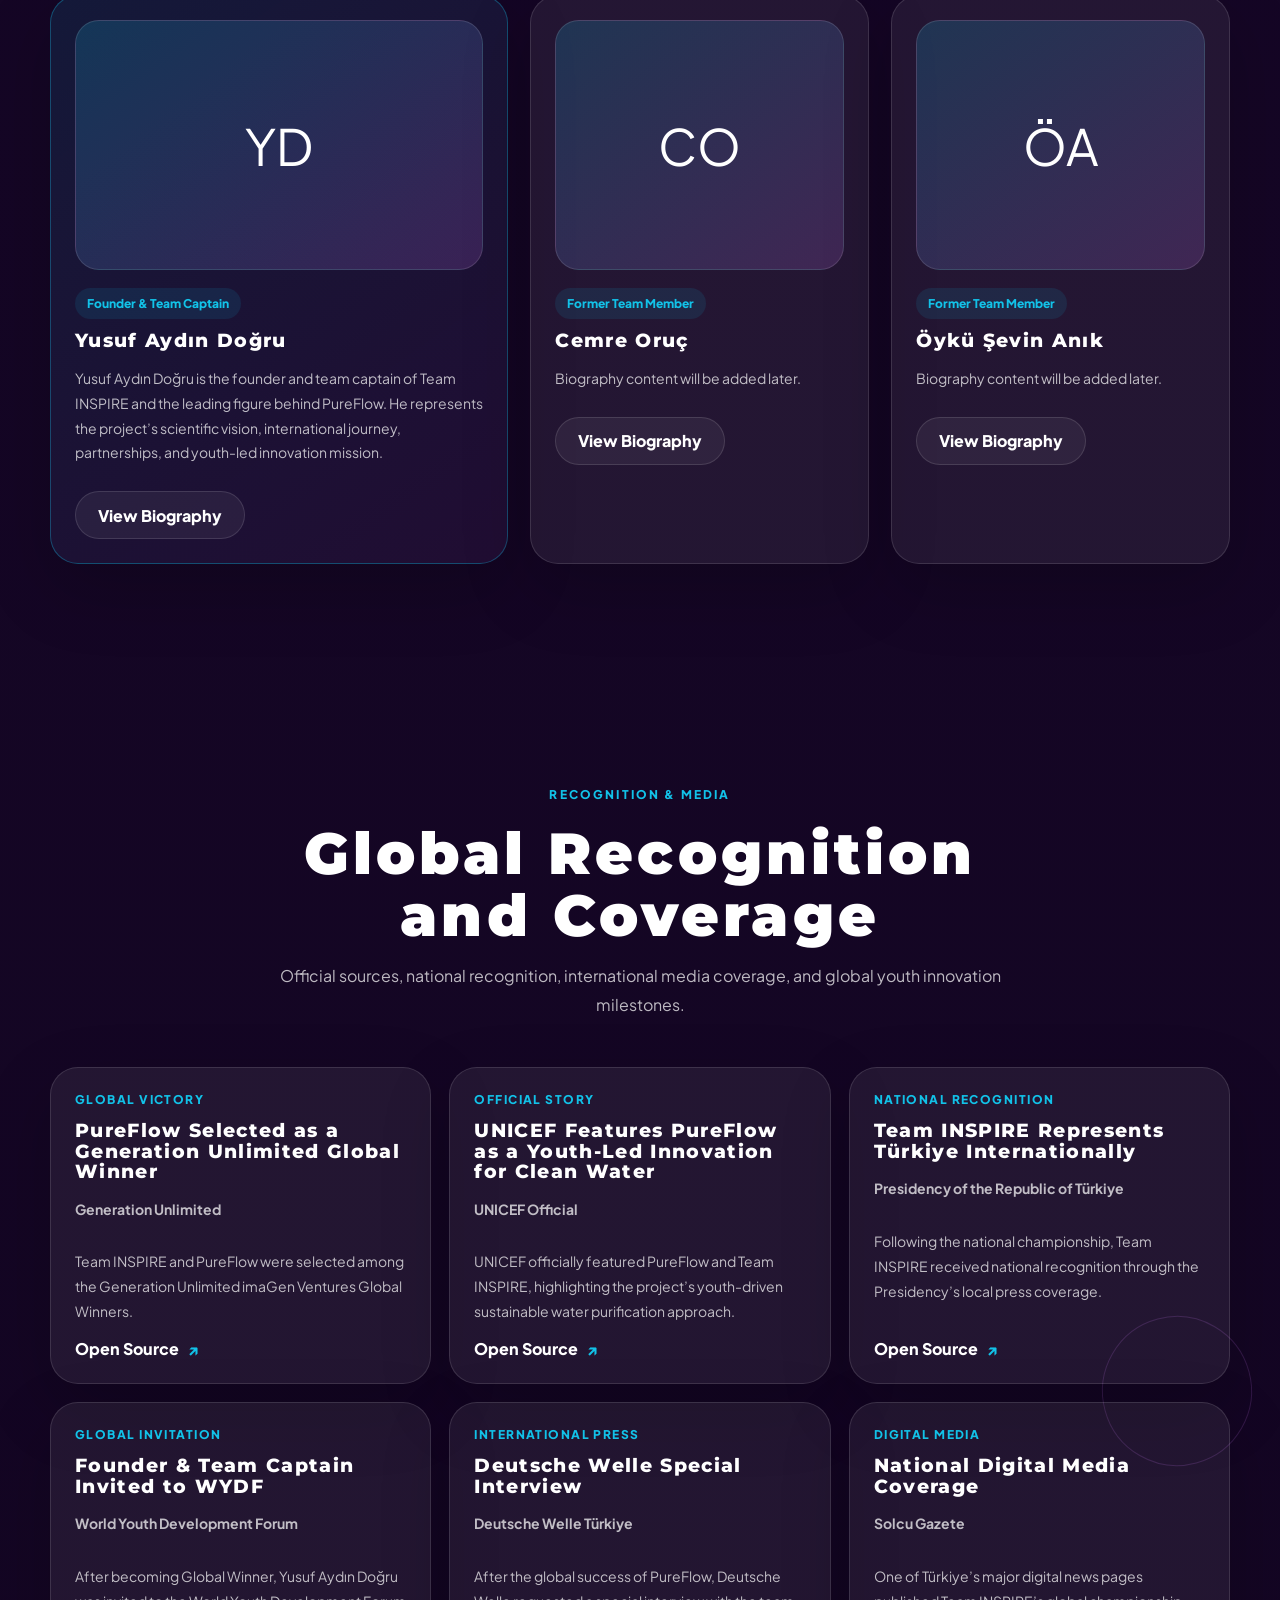
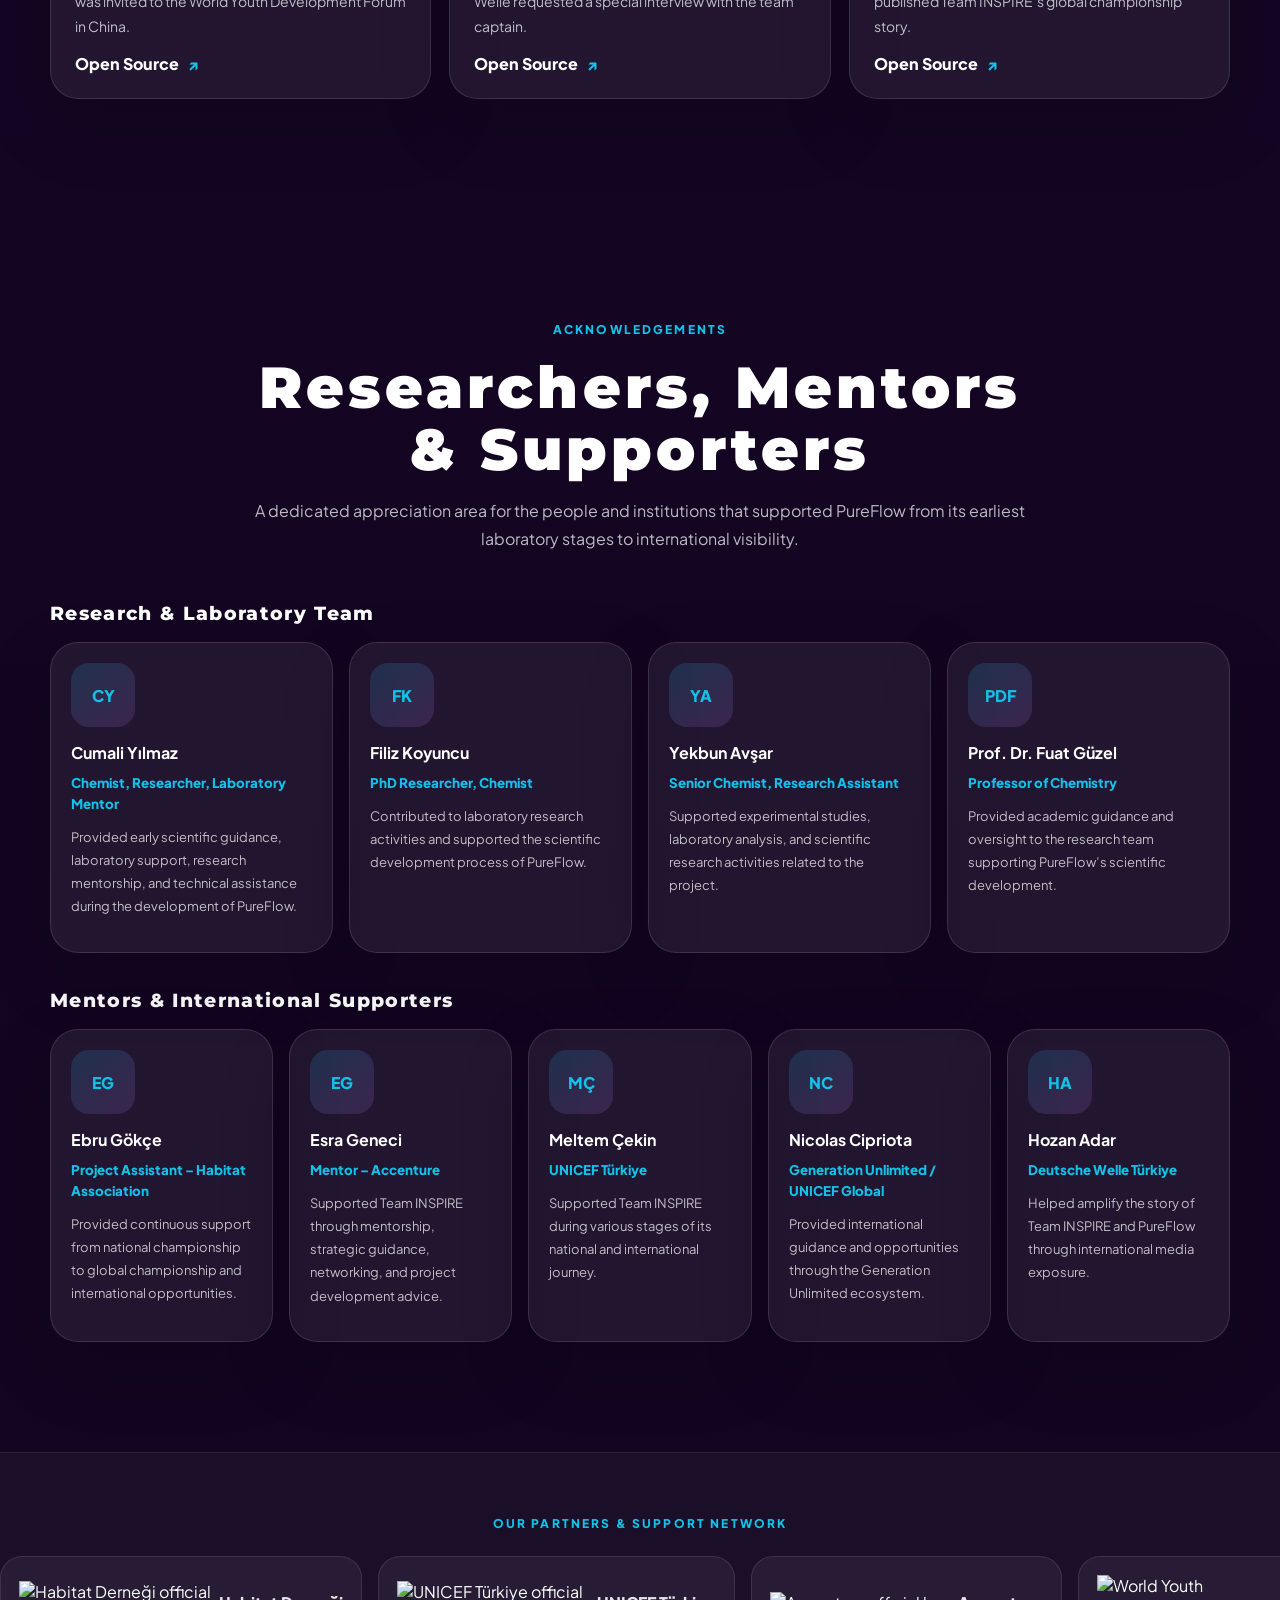
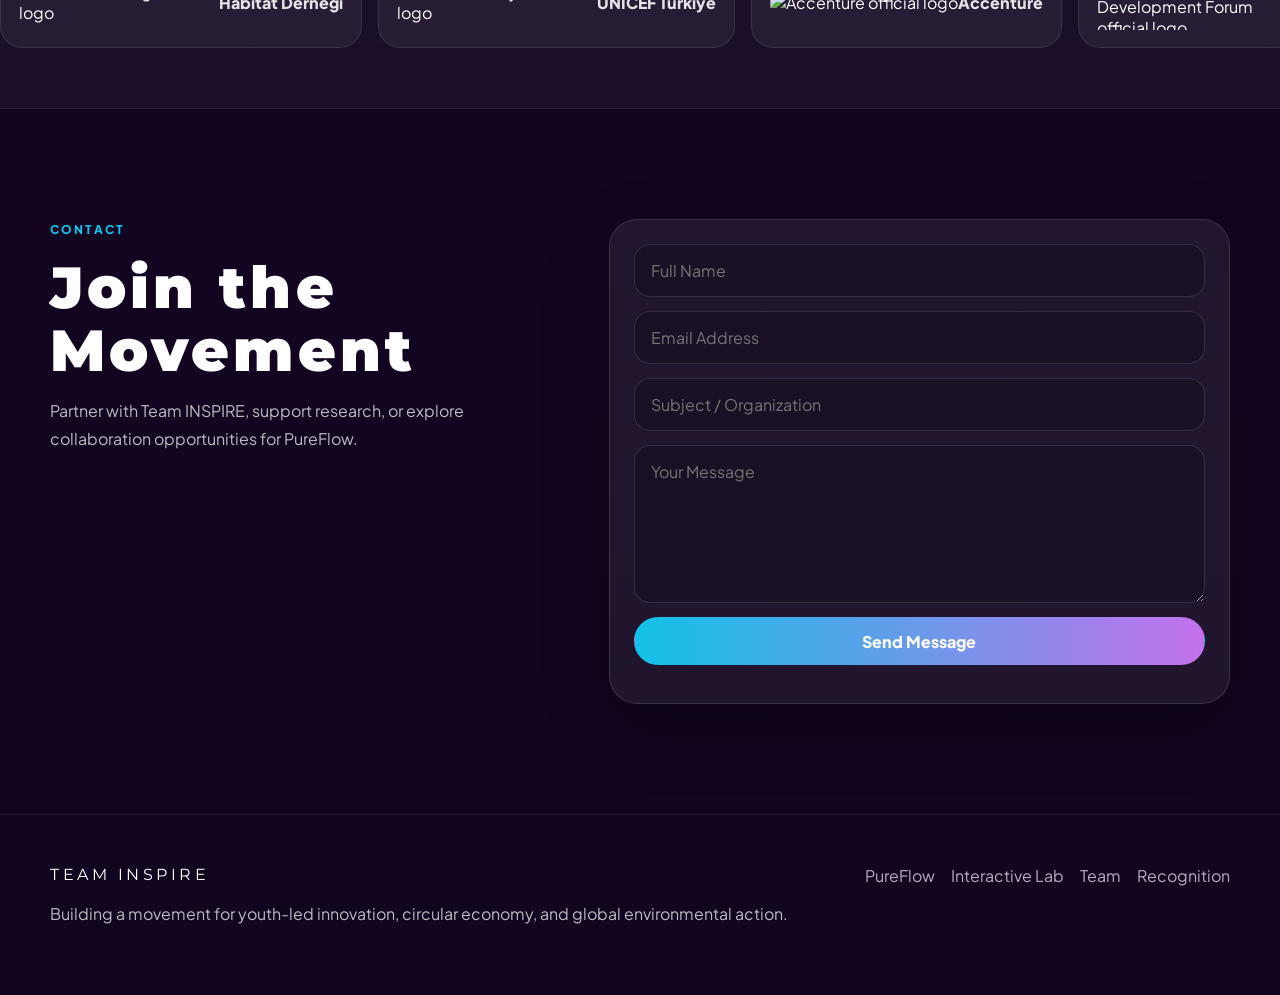
==== commit f4bfe3cc: "Update Team INSPIRE website structure" ====
--- a/index.html
+++ b/index.html
@@ -4,181 +4,311 @@
   <meta charset="UTF-8" />
   <meta name="viewport" content="width=device-width, initial-scale=1.0" />
   <title>Team INSPIRE | PureFlow</title>
-
-  <link href="https://cdn.jsdelivr.net/npm/bootstrap@5.3.3/dist/css/bootstrap.min.css" rel="stylesheet">
-  <link rel="stylesheet" href="styles.css">
+  <meta name="description" content="Team INSPIRE and PureFlow: a youth-led sustainable water purification innovation transforming waste mussel shells into high-performance adsorbent material." />
+  <link rel="stylesheet" href="styles.css" />
 </head>
-
 <body>
-
-<nav class="navbar navbar-expand-lg fixed-top inspire-navbar">
-  <div class="container">
-    <a class="navbar-brand" href="#top">
-      <img src="./assets/inspire_logo.jpg" alt="Team INSPIRE Logo">
-    </a>
-
-    <button class="navbar-toggler" type="button" data-bs-toggle="collapse" data-bs-target="#navMenu">
-      <span class="navbar-toggler-icon"></span>
-    </button>
-
-    <div class="collapse navbar-collapse justify-content-end" id="navMenu">
-      <ul class="navbar-nav align-items-lg-center gap-lg-3">
-        <li class="nav-item"><a class="nav-link" href="#about">About</a></li>
-        <li class="nav-item"><a class="nav-link" href="#pureflow">PureFlow</a></li>
-        <li class="nav-item"><a class="nav-link" href="#impact">Impact</a></li>
-        <li class="nav-item"><a class="nav-link nav-button" href="#contact">Contact</a></li>
-      </ul>
-    </div>
+  <div class="page-shell">
+    <div class="orb orb-cyan"></div>
+    <div class="orb orb-purple"></div>
+    <div class="geo geo-left"></div>
+    <div class="geo geo-right"></div>
+
+    <header class="site-header">
+      <a href="#home" class="brand" aria-label="Team INSPIRE home">
+        <img src="assets/inspire_logo.png" alt="Team INSPIRE logo" class="brand-logo" />
+        <span class="brand-fallback">Team INSPIRE</span>
+      </a>
+
+      <nav class="desktop-nav" aria-label="Main navigation">
+        <a href="#home" data-i18n="navHome">Home</a>
+        <a href="#pureflow" data-i18n="navPureFlow">PureFlow</a>
+        <a href="#lab" data-i18n="navLab">Interactive Lab</a>
+        <a href="#team" data-i18n="navTeam">Team</a>
+        <a href="#recognition" data-i18n="navRecognition">Recognition</a>
+        <a href="#supporters" data-i18n="navSupporters">Supporters</a>
+        <a href="#contact" data-i18n="navContact">Contact</a>
+      </nav>
+
+      <div class="header-actions">
+        <button class="lang-btn" id="langToggle" type="button">TR</button>
+        <button class="menu-btn" id="menuToggle" type="button" aria-label="Open menu">
+          <span></span><span></span><span></span>
+        </button>
+      </div>
+    </header>
+
+    <nav class="mobile-nav" id="mobileNav" aria-label="Mobile navigation">
+      <a href="#home" data-i18n="navHome">Home</a>
+      <a href="#pureflow" data-i18n="navPureFlow">PureFlow</a>
+      <a href="#lab" data-i18n="navLab">Interactive Lab</a>
+      <a href="#team" data-i18n="navTeam">Team</a>
+      <a href="#recognition" data-i18n="navRecognition">Recognition</a>
+      <a href="#supporters" data-i18n="navSupporters">Supporters</a>
+      <a href="#contact" data-i18n="navContact">Contact</a>
+    </nav>
+
+    <main>
+      <section id="home" class="hero section-padding">
+        <div class="container hero-grid">
+          <div class="hero-content reveal">
+            <p class="eyebrow" data-i18n="heroBadge">Global Winner of Generation Unlimited imaGen Ventures</p>
+            <h1>
+              <span data-i18n="heroTitle1">Youth-Led Innovation for</span>
+              <span class="gradient-text" data-i18n="heroTitle2">Cleaner Water</span>
+            </h1>
+            <p class="hero-subtitle" data-i18n="heroSubtitle">
+              Team INSPIRE transforms waste mussel shells into a high-performance filtration material designed to capture industrial dyes, heavy metals, and harmful pollutants through adsorption.
+            </p>
+            <div class="hero-actions">
+              <a href="#lab" class="btn btn-primary" data-i18n="btnExploreLab">Explore Interactive Lab</a>
+              <a href="#recognition" class="btn btn-secondary" data-i18n="btnRecognition">View Recognition</a>
+            </div>
+          </div>
+
+          <div class="hero-visual reveal delay-1">
+            <div class="logo-card">
+              <img src="assets/inspire_logo.png" alt="Team INSPIRE official logo" />
+              <div class="logo-fallback-large">Team INSPIRE</div>
+            </div>
+            <div class="impact-card top-card">
+              <span class="card-icon">🌊</span>
+              <strong>SDG 6</strong>
+              <small data-i18n="sdg6Short">Clean Water and Sanitation</small>
+            </div>
+            <div class="impact-card bottom-card">
+              <span class="card-icon">🐚</span>
+              <strong>Waste to Value</strong>
+              <small data-i18n="wasteToValue">Mussel shells into adsorbent media</small>
+            </div>
+          </div>
+        </div>
+      </section>
+
+      <section class="stats section-tight">
+        <div class="container stats-grid">
+          <div class="stat-card reveal"><strong>Global</strong><span data-i18n="statGlobal">Recognition</span></div>
+          <div class="stat-card reveal"><strong>SDG 6 & 14</strong><span data-i18n="statSDG">Direct Impact</span></div>
+          <div class="stat-card reveal"><strong>3</strong><span data-i18n="statTeam">Core Team Story</span></div>
+          <div class="stat-card reveal"><strong>100%</strong><span data-i18n="statCircular">Circular Economy Focus</span></div>
+        </div>
+      </section>
+
+      <section id="pureflow" class="section-padding">
+        <div class="container two-col">
+          <div class="section-heading reveal">
+            <p class="eyebrow" data-i18n="aboutEyebrow">About the Project</p>
+            <h2 data-i18n="aboutTitle">The PureFlow Revolution</h2>
+          </div>
+          <div class="copy-block reveal delay-1">
+            <p data-i18n="aboutP1">
+              PureFlow was developed by Team INSPIRE to address one of the world’s most urgent challenges: access to clean and safe water. The project repurposes discarded mussel shells and transforms them into an activated, porous adsorbent material.
+            </p>
+            <p data-i18n="aboutP2">
+              Through carbonization and activation, the material develops a nanoporous structure with a large surface area. When contaminated water passes through this material, pollutant molecules attach to the pore surfaces through adsorption, allowing cleaner water to exit the system.
+            </p>
+          </div>
+        </div>
+
+        <div class="container process-grid">
+          <article class="process-card reveal">
+            <span>01</span>
+            <h3 data-i18n="process1Title">Waste Mussel Shells</h3>
+            <p data-i18n="process1Desc">Discarded shells are collected and prepared as a sustainable raw material.</p>
+          </article>
+          <article class="process-card reveal delay-1">
+            <span>02</span>
+            <h3 data-i18n="process2Title">Cleaning & Preparation</h3>
+            <p data-i18n="process2Desc">The shells are cleaned, dried, crushed, and prepared for advanced processing.</p>
+          </article>
+          <article class="process-card reveal delay-2">
+            <span>03</span>
+            <h3 data-i18n="process3Title">Carbonization & Activation</h3>
+            <p data-i18n="process3Desc">Thermal and chemical activation create a porous, high-surface-area adsorbent.</p>
+          </article>
+          <article class="process-card reveal delay-3">
+            <span>04</span>
+            <h3 data-i18n="process4Title">Adsorption & Cleaner Water</h3>
+            <p data-i18n="process4Desc">Pollutants attach to nanopore surfaces while cleaner water exits the system.</p>
+          </article>
+        </div>
+      </section>
+
+      <section id="lab" class="section-padding lab-section">
+        <div class="container">
+          <div class="section-heading center reveal">
+            <p class="eyebrow" data-i18n="labEyebrow">PureFlow Interactive Lab</p>
+            <h2 data-i18n="labTitle">Explore the Adsorption Journey</h2>
+            <p data-i18n="labSubtitle">
+              A step-by-step visual simulation showing how waste mussel shells become an activated nanoporous material and remove pollutants from water through adsorption.
+            </p>
+          </div>
+
+          <div class="lab-grid">
+            <div class="lab-visual reveal" id="labVisual">
+              <div class="animation-stage" id="animationStage" aria-label="PureFlow process animation">
+                <div class="stage-bg"></div>
+                <div class="shell-object" id="shellObject">🐚</div>
+                <div class="oven-object" id="ovenObject">🔥</div>
+                <div class="porous-material" id="porousMaterial"></div>
+                <div class="water-flow" id="waterFlow"></div>
+                <div class="clean-water" id="cleanWater"></div>
+                <div class="stage-label" id="stageLabel">Nanoporous Structure</div>
+              </div>
+              <div class="lab-controls">
+                <button class="btn btn-primary" id="startJourney" type="button" data-i18n="startAnimation">Start Full Process</button>
+                <button class="btn btn-secondary" id="resetJourney" type="button" data-i18n="resetAnimation">Reset</button>
+              </div>
+            </div>
+
+            <div class="lab-panel reveal delay-1">
+              <div class="steps-list" id="stepsList"></div>
+              <div class="scientific-note">
+                <h3 data-i18n="noteTitle">Key Scientific Note</h3>
+                <p data-i18n="noteText">
+                  Adsorption means pollutants attach to the surface of a material. In PureFlow, dye molecules and heavy metal particles are captured on the walls of nanopores, not absorbed into the bulk material.
+                </p>
+              </div>
+            </div>
+          </div>
+        </div>
+      </section>
+
+      <section id="sdgs" class="section-padding">
+        <div class="container">
+          <div class="section-heading center reveal">
+            <p class="eyebrow">SDGs</p>
+            <h2 data-i18n="sdgTitle">Sustainable Development Goals</h2>
+            <p data-i18n="sdgSubtitle">PureFlow directly contributes to SDG 6 and SDG 14 while supporting several additional goals through innovation, circular economy, and partnerships.</p>
+          </div>
+          <div class="sdg-primary">
+            <article class="sdg-card reveal">
+              <img src="assets/sdg-6.png" alt="Official SDG 6 logo" />
+              <div><h3 data-i18n="sdg6Title">SDG 6 – Clean Water and Sanitation</h3><p data-i18n="sdg6Desc">Improving water quality through sustainable purification methods.</p></div>
+            </article>
+            <article class="sdg-card reveal delay-1">
+              <img src="assets/sdg-14.png" alt="Official SDG 14 logo" />
+              <div><h3 data-i18n="sdg14Title">SDG 14 – Life Below Water</h3><p data-i18n="sdg14Desc">Reducing pollutants that threaten aquatic ecosystems.</p></div>
+            </article>
+          </div>
+          <div class="sdg-secondary">
+            <img src="assets/sdg-3.png" alt="Official SDG 3 logo" />
+            <img src="assets/sdg-9.png" alt="Official SDG 9 logo" />
+            <img src="assets/sdg-11.png" alt="Official SDG 11 logo" />
+            <img src="assets/sdg-12.png" alt="Official SDG 12 logo" />
+            <img src="assets/sdg-13.png" alt="Official SDG 13 logo" />
+            <img src="assets/sdg-17.png" alt="Official SDG 17 logo" />
+          </div>
+        </div>
+      </section>
+
+      <section id="team" class="section-padding team-section">
+        <div class="container">
+          <div class="section-heading center reveal">
+            <p class="eyebrow" data-i18n="teamEyebrow">Our Team</p>
+            <h2 data-i18n="teamTitle">The People Behind PureFlow</h2>
+            <p data-i18n="teamSubtitle">Team member cards include photos, roles, and biography modals. Cemre Oruç and Öykü Şevin Anık are shown as former team members inside the same team area, not as a separate main section.</p>
+          </div>
+          <div class="team-grid" id="teamGrid"></div>
+        </div>
+      </section>
+
+      <section id="recognition" class="section-padding">
+        <div class="container">
+          <div class="section-heading center reveal">
+            <p class="eyebrow" data-i18n="recognitionEyebrow">Recognition & Media</p>
+            <h2 data-i18n="recognitionTitle">Global Recognition and Coverage</h2>
+            <p data-i18n="recognitionSubtitle">Official sources, national recognition, international media coverage, and global youth innovation milestones.</p>
+          </div>
+          <div class="media-grid" id="mediaGrid"></div>
+        </div>
+      </section>
+
+      <section id="supporters" class="section-padding supporters-section">
+        <div class="container">
+          <div class="section-heading center reveal">
+            <p class="eyebrow" data-i18n="supportersEyebrow">Acknowledgements</p>
+            <h2 data-i18n="supportersTitle">Researchers, Mentors & Supporters</h2>
+            <p data-i18n="supportersSubtitle">A dedicated appreciation area for the people and institutions that supported PureFlow from its earliest laboratory stages to international visibility.</p>
+          </div>
+          <div class="supporter-groups" id="supporterGroups"></div>
+        </div>
+      </section>
+
+      <section class="partners-strip">
+        <div class="container">
+          <p class="eyebrow center-text" data-i18n="partnersTitle">Our Partners & Support Network</p>
+        </div>
+        <div class="logo-marquee" aria-label="Partner logos carousel">
+          <div class="logo-track">
+            <div class="logo-item"><img src="assets/habitat-dernegi.png" alt="Habitat Derneği official logo"><span>Habitat Derneği</span></div>
+            <div class="logo-item"><img src="assets/unicef-turkiye.png" alt="UNICEF Türkiye official logo"><span>UNICEF Türkiye</span></div>
+            <div class="logo-item"><img src="assets/accenture.png" alt="Accenture official logo"><span>Accenture</span></div>
+            <div class="logo-item"><img src="assets/wydf.png" alt="World Youth Development Forum official logo"><span>World Youth Development Forum</span></div>
+            <div class="logo-item"><img src="assets/habitat-dernegi.png" alt="Habitat Derneği official logo"><span>Habitat Derneği</span></div>
+            <div class="logo-item"><img src="assets/unicef-turkiye.png" alt="UNICEF Türkiye official logo"><span>UNICEF Türkiye</span></div>
+            <div class="logo-item"><img src="assets/accenture.png" alt="Accenture official logo"><span>Accenture</span></div>
+            <div class="logo-item"><img src="assets/wydf.png" alt="World Youth Development Forum official logo"><span>World Youth Development Forum</span></div>
+          </div>
+        </div>
+      </section>
+
+      <section id="contact" class="section-padding">
+        <div class="container contact-grid">
+          <div class="section-heading reveal">
+            <p class="eyebrow" data-i18n="contactEyebrow">Contact</p>
+            <h2 data-i18n="contactTitle">Join the Movement</h2>
+            <p data-i18n="contactSubtitle">Partner with Team INSPIRE, support research, or explore collaboration opportunities for PureFlow.</p>
+          </div>
+          <form class="contact-form reveal delay-1" id="contactForm">
+            <input type="text" name="name" placeholder="Full Name" data-i18n-placeholder="contactName" required />
+            <input type="email" name="email" placeholder="Email Address" data-i18n-placeholder="contactEmail" required />
+            <input type="text" name="subject" placeholder="Subject / Organization" data-i18n-placeholder="contactSubject" />
+            <textarea name="message" rows="6" placeholder="Your Message" data-i18n-placeholder="contactMessage" required></textarea>
+            <button class="btn btn-primary" type="submit" data-i18n="contactSubmit">Send Message</button>
+            <p class="form-status" id="formStatus"></p>
+          </form>
+        </div>
+      </section>
+    </main>
+
+    <footer class="site-footer">
+      <div class="container footer-grid">
+        <div>
+          <div class="footer-brand">Team INSPIRE</div>
+          <p data-i18n="footerText">Building a movement for youth-led innovation, circular economy, and global environmental action.</p>
+        </div>
+        <div class="footer-links">
+          <a href="#pureflow">PureFlow</a>
+          <a href="#lab">Interactive Lab</a>
+          <a href="#team">Team</a>
+          <a href="#recognition">Recognition</a>
+        </div>
+      </div>
+    </footer>
   </div>
-</nav>
-
-<header id="top" class="hero">
-  <div class="container">
-    <div class="row align-items-center min-vh-100 g-5">
-      <div class="col-lg-7">
-        <p class="label">Global Winner · Team INSPIRE</p>
-
-        <h1>Waste into clean water. Youth into global impact.</h1>
-
-        <p class="hero-text">
-          Team INSPIRE is a youth-led innovation team founded and led by Yusuf Aydın Doğru.
-          Its flagship project, PureFlow, transforms waste mussel shells into a sustainable
-          water purification material.
-        </p>
-
-        <div class="hero-actions">
-          <a href="#pureflow" class="btn primary-btn">Explore PureFlow</a>
-          <a href="#impact" class="btn ghost-btn">See Our Impact</a>
+
+  <div class="modal" id="memberModal" aria-hidden="true">
+    <div class="modal-backdrop" data-close-modal></div>
+    <div class="modal-panel" role="dialog" aria-modal="true" aria-labelledby="modalName">
+      <button class="modal-close" type="button" data-close-modal>×</button>
+      <div class="modal-head">
+        <div class="modal-photo" id="modalPhoto"></div>
+        <div>
+          <p class="eyebrow" id="modalRole"></p>
+          <h2 id="modalName"></h2>
+          <p id="modalStatus"></p>
         </div>
       </div>
-
-      <div class="col-lg-5">
-        <div class="logo-glass">
-          <img src="./assets/inspire_logo.jpg" alt="Team INSPIRE Logo">
-          <p>Science · Sustainability · Youth Leadership</p>
-        </div>
+      <div class="modal-body">
+        <h3 data-i18n="modalBioTitle">Biography</h3>
+        <p id="modalBioText"></p>
+        <h3 data-i18n="modalContributionTitle">Role & Contributions</h3>
+        <p id="modalContributionText"></p>
       </div>
     </div>
   </div>
-</header>
-
-<section id="about" class="section">
-  <div class="container">
-    <div class="section-heading">
-      <p>About Us</p>
-      <h2>Built by young innovators for real environmental challenges.</h2>
-    </div>
-
-    <div class="row g-4">
-      <div class="col-lg-6">
-        <div class="content-card">
-          <h3>Team INSPIRE</h3>
-          <p>
-            Team INSPIRE focuses on sustainability, water purification, circular economy
-            and youth-led scientific innovation. The team develops solutions that connect
-            laboratory research with real-world environmental needs.
-          </p>
-        </div>
-      </div>
-
-      <div class="col-lg-6">
-        <div class="content-card">
-          <h3>Global Recognition</h3>
-          <p>
-            After becoming a global winner, Team INSPIRE gained international recognition.
-            Yusuf Aydın Doğru, the founder and team captain, was invited to the World Youth
-            Development Forum in China.
-          </p>
-        </div>
-      </div>
-    </div>
-  </div>
-</section>
-
-<section id="pureflow" class="section dark-section">
-  <div class="container">
-    <div class="row align-items-center g-5">
-      <div class="col-lg-6">
-        <p class="label">Flagship Project</p>
-        <h2>PureFlow</h2>
-        <p class="section-text">
-          PureFlow is a sustainable water purification project that explores the use of
-          processed waste mussel shells as an adsorbent filtration material for polluted water.
-        </p>
-        <p class="section-text">
-          The project aims to create a low-cost, scalable and circular solution for water
-          treatment, especially for pollution problems linked to industrial wastewater.
-        </p>
-      </div>
-
-      <div class="col-lg-6">
-        <div class="feature-box">
-          <h3>Project Focus</h3>
-          <ul>
-            <li>Waste mussel shell based filtration</li>
-            <li>Adsorption-focused purification approach</li>
-            <li>Low-cost and sustainable material design</li>
-            <li>Laboratory R&D and future prototype development</li>
-          </ul>
-        </div>
-      </div>
-    </div>
-  </div>
-</section>
-
-<section id="impact" class="section">
-  <div class="container">
-    <div class="section-heading">
-      <p>Impact</p>
-      <h2>From a local idea to global recognition.</h2>
-    </div>
-
-    <div class="row g-4">
-      <div class="col-md-4">
-        <div class="impact-card">
-          <span>01</span>
-          <h3>Global Winner</h3>
-          <p>Recognized as an international youth innovation success.</p>
-        </div>
-      </div>
-
-      <div class="col-md-4">
-        <div class="impact-card">
-          <span>02</span>
-          <h3>WYDF China</h3>
-          <p>Team captain invited to the World Youth Development Forum.</p>
-        </div>
-      </div>
-
-      <div class="col-md-4">
-        <div class="impact-card">
-          <span>03</span>
-          <h3>Scientific R&D</h3>
-          <p>Developed through lab research, testing and sustainability-focused work.</p>
-        </div>
-      </div>
-    </div>
-  </div>
-</section>
-
-<section id="contact" class="section contact-section">
-  <div class="container text-center">
-    <p class="label">Contact</p>
-    <h2>Let’s build cleaner water futures together.</h2>
-    <p class="contact-text">
-      For partnerships, mentorship, media or collaboration opportunities, reach Team INSPIRE.
-    </p>
-    <a href="mailto:yourmail@example.com" class="btn primary-btn">Contact Team INSPIRE</a>
-  </div>
-</section>
-
-<footer>
-  <div class="container text-center">
-    <p>© 2026 Team INSPIRE. All rights reserved.</p>
-  </div>
-</footer>
-
-<script src="https://cdn.jsdelivr.net/npm/bootstrap@5.3.3/dist/js/bootstrap.bundle.min.js"></script>
-<script src="script.js"></script>
+
+  <script src="script.js"></script>
 </body>
-</html>+</html>
--- a/styles.css
+++ b/styles.css
@@ -1,318 +1,516 @@
+@import url('https://fonts.googleapis.com/css2?family=Plus+Jakarta+Sans:wght@300;400;500;600;700;800&family=Montserrat:wght@400;600;700;900&display=swap');
+
+/* Put your licensed Lastica font file into /assets/Lastica.woff2 if you have it. */
+@font-face {
+  font-family: 'Lastica';
+  src: url('assets/Lastica.woff2') format('woff2');
+  font-display: swap;
+}
+
 :root {
-  --dark: #18072b;
-  --deep: #0d0318;
+  --bg: #18072b;
+  --bg-soft: #210938;
+  --cyan: #12c2e8;
   --purple: #c471ed;
-  --blue: #33bce8;
   --white: #ffffff;
-  --muted: #d9cbea;
-  --glass: rgba(255, 255, 255, 0.075);
-}
-
-* {
+  --muted: #b8a9c8;
+  --border: rgba(255, 255, 255, 0.12);
+  --glass: rgba(255, 255, 255, 0.06);
+  --glass-strong: rgba(255, 255, 255, 0.10);
+  --shadow: 0 30px 100px rgba(0, 0, 0, 0.38);
+  --radius: 28px;
+}
+
+* { box-sizing: border-box; }
+html { scroll-behavior: smooth; }
+body {
   margin: 0;
-  padding: 0;
-  box-sizing: border-box;
-}
-
-html {
-  scroll-behavior: smooth;
-}
-
-body {
-  font-family: Arial, Helvetica, sans-serif;
-  background: var(--dark);
+  background: var(--bg);
   color: var(--white);
+  font-family: 'Plus Jakarta Sans', Arial, sans-serif;
   overflow-x: hidden;
 }
 
-body::before {
-  content: "";
-  position: fixed;
-  inset: 0;
-  z-index: -2;
-  background:
-    radial-gradient(circle at 15% 20%, rgba(51, 188, 232, 0.22), transparent 28%),
-    radial-gradient(circle at 85% 10%, rgba(196, 113, 237, 0.30), transparent 30%),
-    linear-gradient(135deg, #18072b 0%, #0d0318 100%);
-}
-
-.inspire-navbar {
-  padding: 18px 0;
-  background: rgba(13, 3, 24, 0.72);
-  backdrop-filter: blur(18px);
-  border-bottom: 1px solid rgba(255,255,255,0.08);
-}
-
-.navbar-brand img {
-  width: 155px;
-  height: auto;
-  object-fit: contain;
-  border-radius: 10px;
-}
-
-.nav-link {
-  color: var(--muted);
-  font-weight: 600;
-}
-
-.nav-link:hover {
-  color: var(--purple);
-}
-
-.nav-button {
-  border: 1px solid rgba(196, 113, 237, 0.55);
-  border-radius: 999px;
-  padding: 8px 20px !important;
-}
-
-.navbar-toggler {
-  border: 1px solid rgba(255,255,255,0.25);
-}
-
-.navbar-toggler-icon {
-  filter: invert(1);
-}
-
-.hero {
+a { color: inherit; text-decoration: none; }
+img { max-width: 100%; display: block; }
+button, input, textarea { font: inherit; }
+
+.page-shell {
+  min-height: 100vh;
   position: relative;
   overflow: hidden;
-}
-
-.hero::after {
+  background:
+    radial-gradient(circle at 10% 5%, rgba(18, 194, 232, 0.12), transparent 25%),
+    radial-gradient(circle at 90% 12%, rgba(196, 113, 237, 0.12), transparent 26%),
+    linear-gradient(180deg, #18072b 0%, #120520 100%);
+}
+
+.container { width: min(1180px, calc(100% - 40px)); margin: 0 auto; }
+.section-padding { padding: 110px 0; }
+.section-tight { padding: 36px 0; }
+.center { text-align: center; margin-inline: auto; }
+.center-text { text-align: center; }
+
+.orb {
+  position: absolute;
+  width: 440px;
+  height: 440px;
+  filter: blur(95px);
+  opacity: 0.22;
+  border-radius: 999px;
+  pointer-events: none;
+  animation: float 12s ease-in-out infinite alternate;
+}
+.orb-cyan { top: 220px; left: -220px; background: var(--cyan); }
+.orb-purple { top: 620px; right: -220px; background: var(--purple); animation-delay: 2s; }
+.geo {
+  position: absolute;
+  width: 150px;
+  height: 150px;
+  border: 1px solid rgba(18, 194, 232, 0.18);
+  pointer-events: none;
+  transform: rotate(30deg);
+}
+.geo-left { left: 28px; top: 38%; border-radius: 35% 65% 45% 55%; }
+.geo-right { right: 28px; top: 68%; border-color: rgba(196, 113, 237, 0.18); border-radius: 999px; }
+
+@keyframes float {
+  from { transform: translate3d(0, 0, 0) scale(1); }
+  to { transform: translate3d(40px, -30px, 0) scale(1.08); }
+}
+
+.site-header {
+  position: sticky;
+  top: 0;
+  z-index: 50;
+  height: 82px;
+  display: flex;
+  align-items: center;
+  justify-content: space-between;
+  padding: 0 max(22px, calc((100vw - 1180px) / 2));
+  background: rgba(24, 7, 43, 0.82);
+  backdrop-filter: blur(22px);
+  border-bottom: 1px solid rgba(255, 255, 255, 0.08);
+}
+
+.brand { display: flex; align-items: center; gap: 12px; min-width: 170px; }
+.brand-logo { height: 52px; width: auto; max-width: 220px; object-fit: contain; }
+.brand-logo[src="assets/inspire_logo.png"] + .brand-fallback { display: none; }
+.brand-logo:not([src]), .brand-logo[style*="display: none"] { display: none; }
+.brand-fallback, .footer-brand {
+  font-family: 'Lastica', 'Montserrat', sans-serif;
+  letter-spacing: 0.22em;
+  text-transform: uppercase;
+  font-weight: 400;
+}
+
+.desktop-nav { display: flex; align-items: center; gap: 22px; }
+.desktop-nav a {
+  font-size: 13px;
+  color: rgba(255, 255, 255, 0.72);
+  font-weight: 600;
+  transition: color 0.2s ease;
+}
+.desktop-nav a:hover { color: var(--cyan); }
+.header-actions { display: flex; align-items: center; gap: 10px; }
+.lang-btn, .menu-btn {
+  border: 1px solid var(--border);
+  background: var(--glass);
+  color: var(--white);
+  border-radius: 999px;
+  cursor: pointer;
+}
+.lang-btn { padding: 10px 14px; font-weight: 800; }
+.menu-btn { display: none; width: 44px; height: 44px; align-items: center; justify-content: center; flex-direction: column; gap: 5px; }
+.menu-btn span { width: 18px; height: 2px; background: var(--white); border-radius: 99px; }
+.mobile-nav {
+  position: fixed;
+  top: 82px;
+  left: 20px;
+  right: 20px;
+  z-index: 45;
+  display: none;
+  flex-direction: column;
+  padding: 18px;
+  background: rgba(24, 7, 43, 0.96);
+  border: 1px solid var(--border);
+  border-radius: 22px;
+  box-shadow: var(--shadow);
+}
+.mobile-nav a { padding: 14px; color: rgba(255, 255, 255, 0.82); border-bottom: 1px solid rgba(255,255,255,0.06); }
+.mobile-nav.open { display: flex; }
+
+.eyebrow {
+  margin: 0 0 16px;
+  color: var(--cyan);
+  font-size: 12px;
+  letter-spacing: 0.18em;
+  text-transform: uppercase;
+  font-weight: 800;
+}
+
+h1, h2, h3 {
+  font-family: 'Lastica', 'Montserrat', sans-serif;
+  letter-spacing: 0.07em;
+  line-height: 1.08;
+  margin: 0;
+}
+h1 { font-size: clamp(44px, 7vw, 92px); font-weight: 900; }
+h2 { font-size: clamp(32px, 4.5vw, 58px); font-weight: 900; }
+h3 { font-size: 19px; font-weight: 800; }
+p { color: rgba(255, 255, 255, 0.72); line-height: 1.78; }
+.gradient-text {
+  display: block;
+  background: linear-gradient(90deg, var(--cyan), var(--purple));
+  -webkit-background-clip: text;
+  background-clip: text;
+  color: transparent;
+}
+
+.hero { min-height: calc(100vh - 82px); display: flex; align-items: center; }
+.hero-grid { display: grid; grid-template-columns: 1.05fr 0.95fr; gap: 70px; align-items: center; }
+.hero-subtitle { max-width: 700px; font-size: 18px; }
+.hero-actions { display: flex; flex-wrap: wrap; gap: 14px; margin-top: 34px; }
+.btn {
+  display: inline-flex;
+  align-items: center;
+  justify-content: center;
+  min-height: 48px;
+  padding: 0 22px;
+  border-radius: 999px;
+  border: 1px solid transparent;
+  cursor: pointer;
+  font-weight: 800;
+  transition: transform 0.2s ease, border-color 0.2s ease, background 0.2s ease;
+}
+.btn:hover { transform: translateY(-2px); }
+.btn-primary { background: linear-gradient(90deg, var(--cyan), var(--purple)); color: var(--white); }
+.btn-secondary { background: rgba(255,255,255,0.06); border-color: var(--border); color: var(--white); }
+
+.hero-visual { position: relative; min-height: 500px; display: grid; place-items: center; }
+.logo-card {
+  width: min(430px, 100%);
+  aspect-ratio: 1.1 / 1;
+  border-radius: 42px;
+  border: 1px solid var(--border);
+  background: linear-gradient(145deg, rgba(255,255,255,0.12), rgba(255,255,255,0.04));
+  box-shadow: var(--shadow);
+  display: grid;
+  place-items: center;
+  position: relative;
+  overflow: hidden;
+}
+.logo-card::before {
   content: "";
   position: absolute;
-  width: 520px;
-  height: 520px;
-  right: -180px;
-  top: 120px;
-  background: linear-gradient(135deg, var(--purple), var(--blue));
-  transform: rotate(45deg);
-  opacity: 0.16;
-  z-index: -1;
-}
-
-.label {
-  color: var(--purple);
-  text-transform: uppercase;
-  letter-spacing: 2.5px;
-  font-size: 0.8rem;
+  inset: -1px;
+  background: radial-gradient(circle at 30% 20%, rgba(18,194,232,0.22), transparent 36%), radial-gradient(circle at 75% 80%, rgba(196,113,237,0.22), transparent 35%);
+}
+.logo-card img { position: relative; width: 78%; max-height: 210px; object-fit: contain; }
+.logo-fallback-large {
+  position: relative;
+  display: none;
+  font-family: 'Lastica', 'Montserrat', sans-serif;
+  letter-spacing: 0.2em;
+  font-size: 32px;
+}
+.impact-card {
+  position: absolute;
+  width: 210px;
+  padding: 18px;
+  border-radius: 22px;
+  background: rgba(255,255,255,0.09);
+  border: 1px solid var(--border);
+  backdrop-filter: blur(16px);
+  box-shadow: 0 20px 50px rgba(0,0,0,0.25);
+}
+.impact-card strong { display: block; margin-top: 7px; }
+.impact-card small { color: var(--muted); }
+.card-icon { font-size: 27px; }
+.top-card { top: 40px; right: 0; }
+.bottom-card { bottom: 35px; left: 0; }
+
+.stats-grid { display: grid; grid-template-columns: repeat(4, 1fr); gap: 18px; }
+.stat-card {
+  padding: 24px;
+  border: 1px solid var(--border);
+  background: var(--glass);
+  border-radius: 24px;
+}
+.stat-card strong { display: block; font-size: 28px; margin-bottom: 8px; }
+.stat-card span { color: var(--muted); }
+
+.two-col { display: grid; grid-template-columns: 0.9fr 1.1fr; gap: 70px; align-items: start; }
+.copy-block p:first-child { margin-top: 0; }
+.process-grid { margin-top: 50px; display: grid; grid-template-columns: repeat(4, 1fr); gap: 18px; }
+.process-card, .team-card, .media-card, .supporter-card, .sdg-card, .lab-panel, .lab-visual, .contact-form {
+  background: rgba(255,255,255,0.065);
+  border: 1px solid var(--border);
+  border-radius: var(--radius);
+  box-shadow: 0 25px 70px rgba(0,0,0,0.18);
+}
+.process-card { padding: 26px; }
+.process-card span { color: var(--purple); font-weight: 900; }
+.process-card h3 { margin: 16px 0 12px; }
+
+.lab-section { background: rgba(255,255,255,0.025); }
+.section-heading { max-width: 780px; }
+.section-heading.center p:last-child { max-width: 780px; margin-inline: auto; }
+.lab-grid { margin-top: 50px; display: grid; grid-template-columns: 1.15fr 0.85fr; gap: 26px; align-items: stretch; }
+.lab-visual { padding: 22px; }
+.animation-stage {
+  position: relative;
+  min-height: 470px;
+  overflow: hidden;
+  border-radius: 24px;
+  background: radial-gradient(circle at 50% 50%, rgba(18,194,232,0.12), rgba(24,7,43,0.95) 60%);
+  border: 1px solid rgba(255,255,255,0.08);
+}
+.stage-bg {
+  position: absolute;
+  inset: 0;
+  background-image: linear-gradient(rgba(255,255,255,0.035) 1px, transparent 1px), linear-gradient(90deg, rgba(255,255,255,0.035) 1px, transparent 1px);
+  background-size: 34px 34px;
+  opacity: 0.35;
+}
+.shell-object, .oven-object {
+  position: absolute;
+  left: 50%; top: 50%;
+  transform: translate(-50%, -50%);
+  font-size: 94px;
+  transition: all 0.7s ease;
+}
+.oven-object { opacity: 0; filter: drop-shadow(0 0 25px rgba(196,113,237,0.55)); }
+.porous-material {
+  position: absolute;
+  left: 50%; top: 50%;
+  transform: translate(-50%, -50%) scale(0.7);
+  width: 320px;
+  height: 240px;
+  opacity: 0;
+  border-radius: 38% 62% 45% 55%;
+  background: linear-gradient(145deg, #233f55, #0f1724);
+  border: 1px solid rgba(18,194,232,0.35);
+  transition: all 0.7s ease;
+  box-shadow: inset 0 0 55px rgba(0,0,0,0.75), 0 0 55px rgba(18,194,232,0.18);
+}
+.pore {
+  position: absolute;
+  width: var(--size);
+  height: var(--size);
+  left: var(--x);
+  top: var(--y);
+  border-radius: 999px;
+  background: radial-gradient(circle, rgba(0,0,0,0.9), rgba(18,194,232,0.18));
+  border: 1px solid rgba(255,255,255,0.08);
+}
+.pollutant {
+  position: absolute;
+  width: 13px;
+  height: 13px;
+  border-radius: 999px;
+  left: var(--start-x);
+  top: var(--start-y);
+  background: var(--color);
+  box-shadow: 0 0 12px var(--color);
+  opacity: 0;
+}
+.pollutant.move { animation: pollutantMove 2.2s ease-in forwards; animation-delay: var(--delay); }
+@keyframes pollutantMove {
+  0% { opacity: 0; transform: translate(0, 0) scale(0.7); }
+  18% { opacity: 1; }
+  100% { opacity: 1; transform: translate(var(--end-x), var(--end-y)) scale(0.88); }
+}
+.water-flow, .clean-water {
+  position: absolute;
+  inset: 0;
+  pointer-events: none;
+  opacity: 0;
+  transition: opacity 0.7s ease;
+}
+.water-flow::before, .clean-water::before {
+  content: "";
+  position: absolute;
+  left: -30%; top: 44%;
+  width: 160%; height: 80px;
+  background: linear-gradient(90deg, transparent, rgba(18,194,232,0.22), transparent);
+  transform: rotate(-8deg);
+  animation: flow 2.6s linear infinite;
+}
+.clean-water::before { background: linear-gradient(90deg, transparent, rgba(118,240,255,0.38), transparent); top: 57%; }
+@keyframes flow { from { transform: translateX(-20%) rotate(-8deg); } to { transform: translateX(20%) rotate(-8deg); } }
+.stage-label {
+  position: absolute;
+  left: 22px; bottom: 22px;
+  padding: 11px 14px;
+  border-radius: 999px;
+  background: rgba(0,0,0,0.3);
+  border: 1px solid rgba(255,255,255,0.12);
+  color: rgba(255,255,255,0.9);
   font-weight: 800;
+}
+.lab-controls { display: flex; gap: 12px; margin-top: 16px; flex-wrap: wrap; }
+.lab-panel { padding: 22px; }
+.steps-list { display: grid; gap: 12px; }
+.step-item {
+  padding: 15px;
+  border-radius: 18px;
+  border: 1px solid rgba(255,255,255,0.09);
+  background: rgba(255,255,255,0.035);
+  cursor: pointer;
+  transition: 0.2s ease;
+}
+.step-item.active { border-color: rgba(18,194,232,0.58); background: rgba(18,194,232,0.08); }
+.step-item strong { display: block; }
+.step-item p { margin: 8px 0 0; font-size: 13px; line-height: 1.55; }
+.scientific-note { margin-top: 18px; padding: 18px; border-radius: 22px; background: linear-gradient(145deg, rgba(18,194,232,0.10), rgba(196,113,237,0.08)); border: 1px solid rgba(255,255,255,0.1); }
+
+.sdg-primary { display: grid; grid-template-columns: repeat(2, 1fr); gap: 18px; margin-top: 45px; }
+.sdg-card { display: flex; gap: 20px; padding: 24px; align-items: center; }
+.sdg-card img { width: 88px; height: 88px; object-fit: contain; border-radius: 14px; background: rgba(255,255,255,0.08); }
+.sdg-secondary { display: grid; grid-template-columns: repeat(6, 1fr); gap: 14px; margin-top: 20px; }
+.sdg-secondary img { width: 100%; aspect-ratio: 1; object-fit: contain; border-radius: 16px; background: rgba(255,255,255,0.06); padding: 4px; }
+
+.team-grid { display: grid; grid-template-columns: 1.15fr 0.85fr 0.85fr; gap: 22px; margin-top: 48px; align-items: stretch; }
+.team-card { padding: 24px; position: relative; overflow: hidden; }
+.team-card.founder { border-color: rgba(18,194,232,0.32); background: linear-gradient(145deg, rgba(18,194,232,0.10), rgba(196,113,237,0.07)); }
+.member-photo {
+  height: 250px;
+  border-radius: 24px;
+  background: linear-gradient(145deg, rgba(18,194,232,0.18), rgba(196,113,237,0.18));
+  border: 1px solid rgba(255,255,255,0.12);
+  display: grid;
+  place-items: center;
+  font-size: 50px;
   margin-bottom: 18px;
-}
-
-h1 {
-  font-size: clamp(3.1rem, 7vw, 6.7rem);
-  line-height: 0.92;
-  letter-spacing: -4px;
-  font-weight: 900;
-  max-width: 950px;
-}
-
-.hero-text {
-  color: var(--muted);
-  font-size: 1.15rem;
-  line-height: 1.8;
-  max-width: 680px;
-  margin: 28px 0 34px;
-}
-
-.primary-btn {
-  background: linear-gradient(135deg, var(--purple), var(--blue));
+  overflow: hidden;
+}
+.member-photo img { width: 100%; height: 100%; object-fit: cover; }
+.role-pill { display: inline-flex; padding: 8px 12px; border-radius: 999px; color: var(--cyan); background: rgba(18,194,232,0.10); font-size: 12px; font-weight: 900; margin-bottom: 12px; }
+.team-card p { font-size: 14px; }
+.team-card button { margin-top: 12px; }
+
+.media-grid { display: grid; grid-template-columns: repeat(3, 1fr); gap: 18px; margin-top: 48px; }
+.media-card { padding: 24px; display: flex; flex-direction: column; min-height: 290px; }
+.media-card .category { color: var(--cyan); font-size: 12px; font-weight: 900; text-transform: uppercase; letter-spacing: 0.12em; }
+.media-card h3 { margin-top: 14px; }
+.media-card p { font-size: 14px; }
+.media-card a { margin-top: auto; color: var(--white); font-weight: 900; display: inline-flex; gap: 8px; align-items: center; }
+.media-card a::after { content: "↗"; color: var(--cyan); }
+
+.supporter-groups { display: grid; gap: 38px; margin-top: 50px; }
+.supporter-group h3 { margin-bottom: 18px; }
+.supporter-grid { display: grid; grid-template-columns: repeat(4, 1fr); gap: 16px; }
+.supporter-grid.mentors { grid-template-columns: repeat(5, 1fr); }
+.supporter-card { padding: 20px; }
+.supporter-avatar { width: 64px; height: 64px; border-radius: 18px; display: grid; place-items: center; background: linear-gradient(145deg, rgba(18,194,232,0.16), rgba(196,113,237,0.16)); margin-bottom: 15px; color: var(--cyan); font-weight: 900; }
+.supporter-card h4 { margin: 0 0 8px; font-size: 16px; }
+.supporter-card small { color: var(--cyan); font-weight: 800; }
+.supporter-card p { font-size: 13px; }
+
+.partners-strip { padding: 60px 0; overflow: hidden; border-block: 1px solid rgba(255,255,255,0.08); background: rgba(255,255,255,0.035); }
+.logo-marquee { overflow: hidden; margin-top: 22px; }
+.logo-track { display: flex; width: max-content; gap: 16px; animation: marquee 26s linear infinite; }
+.logo-track:hover { animation-play-state: paused; }
+.logo-item {
+  min-width: 260px;
+  height: 92px;
+  border-radius: 22px;
+  background: rgba(255,255,255,0.06);
+  border: 1px solid rgba(255,255,255,0.10);
+  display: flex;
+  align-items: center;
+  justify-content: center;
+  padding: 18px;
+}
+.logo-item img { max-height: 55px; max-width: 200px; object-fit: contain; }
+.logo-item img:not([src]), .logo-item img[style*="display: none"] { display: none; }
+.logo-item span { font-weight: 900; color: rgba(255,255,255,0.88); }
+@keyframes marquee { from { transform: translateX(0); } to { transform: translateX(-50%); } }
+
+.contact-grid { display: grid; grid-template-columns: 0.9fr 1.1fr; gap: 50px; align-items: start; }
+.contact-form { display: grid; gap: 14px; padding: 24px; }
+.contact-form input, .contact-form textarea {
+  width: 100%;
+  background: rgba(0,0,0,0.20);
   color: var(--white);
-  border: 0;
-  border-radius: 999px;
-  padding: 14px 30px;
-  font-weight: 800;
-}
-
-.primary-btn:hover {
+  border: 1px solid var(--border);
+  border-radius: 16px;
+  padding: 15px 16px;
+  outline: none;
+}
+.contact-form input:focus, .contact-form textarea:focus { border-color: rgba(18,194,232,0.65); }
+.form-status { margin: 0; color: var(--cyan); font-weight: 800; }
+
+.site-footer { padding: 50px 0; border-top: 1px solid rgba(255,255,255,0.08); }
+.footer-grid { display: flex; justify-content: space-between; gap: 28px; }
+.footer-brand { margin-bottom: 14px; }
+.footer-links { display: flex; flex-wrap: wrap; gap: 16px; color: var(--muted); }
+
+.modal { position: fixed; inset: 0; z-index: 100; display: none; }
+.modal.open { display: block; }
+.modal-backdrop { position: absolute; inset: 0; background: rgba(0,0,0,0.72); backdrop-filter: blur(8px); }
+.modal-panel {
+  position: relative;
+  width: min(760px, calc(100% - 36px));
+  max-height: calc(100vh - 60px);
+  overflow-y: auto;
+  margin: 30px auto;
+  padding: 28px;
+  border-radius: 28px;
+  background: #210938;
+  border: 1px solid var(--border);
+  box-shadow: var(--shadow);
+}
+.modal-close {
+  position: absolute;
+  right: 18px; top: 14px;
+  width: 42px; height: 42px;
+  border-radius: 999px;
+  border: 1px solid var(--border);
+  background: rgba(255,255,255,0.06);
   color: var(--white);
-  transform: translateY(-2px);
-}
-
-.ghost-btn {
-  color: var(--white);
-  border: 1px solid rgba(255,255,255,0.22);
-  border-radius: 999px;
-  padding: 14px 30px;
-  margin-left: 10px;
-  font-weight: 700;
-}
-
-.ghost-btn:hover {
-  border-color: var(--purple);
-  color: var(--purple);
-}
-
-.logo-glass {
-  background: var(--glass);
-  border: 1px solid rgba(255,255,255,0.12);
-  border-radius: 34px;
-  padding: 28px;
-  box-shadow: 0 30px 90px rgba(0,0,0,0.35);
-}
-
-.logo-glass img {
-  width: 100%;
-  border-radius: 24px;
-  display: block;
-}
-
-.logo-glass p {
-  color: var(--muted);
-  text-align: center;
-  margin: 22px 0 0;
-  font-weight: 600;
-}
-
-.section {
-  padding: 110px 0;
-}
-
-.section-heading {
-  max-width: 850px;
-  margin-bottom: 50px;
-}
-
-.section-heading p {
-  color: var(--purple);
-  text-transform: uppercase;
-  letter-spacing: 2px;
-  font-weight: 800;
-}
-
-.section-heading h2,
-.section h2 {
-  font-size: clamp(2.3rem, 4.5vw, 4.8rem);
-  font-weight: 900;
-  letter-spacing: -2px;
-}
-
-.content-card,
-.impact-card,
-.feature-box {
-  height: 100%;
-  background: var(--glass);
-  border: 1px solid rgba(255,255,255,0.11);
-  border-radius: 30px;
-  padding: 34px;
-  transition: 0.3s ease;
-}
-
-.content-card:hover,
-.impact-card:hover {
-  transform: translateY(-8px);
-  border-color: rgba(196, 113, 237, 0.65);
-}
-
-.content-card h3,
-.impact-card h3,
-.feature-box h3 {
-  color: var(--white);
-  font-size: 1.45rem;
-  margin-bottom: 15px;
-}
-
-.content-card p,
-.impact-card p,
-.section-text,
-.feature-box li {
-  color: var(--muted);
-  line-height: 1.8;
-  font-size: 1.05rem;
-}
-
-.dark-section {
-  background: rgba(8, 2, 15, 0.64);
-  border-top: 1px solid rgba(255,255,255,0.06);
-  border-bottom: 1px solid rgba(255,255,255,0.06);
-}
-
-.feature-box {
-  background:
-    linear-gradient(135deg, rgba(196,113,237,0.14), rgba(51,188,232,0.08));
-}
-
-.feature-box ul {
-  padding-left: 20px;
-  margin-bottom: 0;
-}
-
-.feature-box li {
-  margin-bottom: 14px;
-}
-
-.impact-card span {
-  color: var(--blue);
-  font-weight: 900;
-  font-size: 0.9rem;
-  letter-spacing: 2px;
-}
-
-.contact-section {
-  background:
-    radial-gradient(circle at center, rgba(196,113,237,0.24), transparent 42%),
-    var(--deep);
-}
-
-.contact-text {
-  max-width: 650px;
-  color: var(--muted);
-  margin: 20px auto 32px;
-  line-height: 1.8;
-}
-
-footer {
-  background: #08020f;
-  padding: 28px 0;
-  color: var(--muted);
-  border-top: 1px solid rgba(255,255,255,0.08);
-}
-
-footer p {
-  margin: 0;
-}
-
-@media (max-width: 991px) {
-  .navbar-collapse {
-    background: rgba(13, 3, 24, 0.96);
-    border: 1px solid rgba(255,255,255,0.08);
-    border-radius: 20px;
-    padding: 20px;
-    margin-top: 15px;
-  }
-
-  .hero {
-    padding-top: 90px;
-  }
-
-  .navbar-brand img {
-    width: 130px;
-  }
-}
-
-@media (max-width: 768px) {
-  h1 {
-    letter-spacing: -2px;
-  }
-
-  .hero-actions .btn {
-    width: 100%;
-    margin: 0 0 12px 0;
-  }
-
-  .section {
-    padding: 75px 0;
-  }
-
-  .logo-glass {
-    padding: 18px;
-    border-radius: 24px;
-  }
-
-  .content-card,
-  .impact-card,
-  .feature-box {
-    padding: 26px;
-  }
-}+  font-size: 26px;
+  cursor: pointer;
+}
+.modal-head { display: flex; gap: 20px; align-items: center; padding-right: 50px; }
+.modal-photo { width: 120px; height: 120px; border-radius: 28px; display: grid; place-items: center; background: linear-gradient(145deg, rgba(18,194,232,0.16), rgba(196,113,237,0.16)); font-size: 44px; flex: 0 0 auto; }
+.modal-body h3 { margin-top: 28px; }
+
+.reveal { opacity: 0; transform: translateY(26px); transition: 0.7s ease; }
+.reveal.visible { opacity: 1; transform: translateY(0); }
+.delay-1 { transition-delay: 0.12s; }
+.delay-2 { transition-delay: 0.22s; }
+.delay-3 { transition-delay: 0.32s; }
+
+@media (max-width: 980px) {
+  .desktop-nav { display: none; }
+  .menu-btn { display: flex; }
+  .hero-grid, .two-col, .lab-grid, .contact-grid { grid-template-columns: 1fr; }
+  .hero-visual { min-height: 420px; }
+  .stats-grid, .process-grid { grid-template-columns: repeat(2, 1fr); }
+  .team-grid, .media-grid { grid-template-columns: 1fr; }
+  .supporter-grid, .supporter-grid.mentors { grid-template-columns: repeat(2, 1fr); }
+  .sdg-primary { grid-template-columns: 1fr; }
+  .sdg-secondary { grid-template-columns: repeat(3, 1fr); }
+}
+
+@media (max-width: 620px) {
+  .container { width: min(100% - 26px, 1180px); }
+  .section-padding { padding: 78px 0; }
+  .site-header { padding-inline: 14px; }
+  .brand-logo { height: 44px; max-width: 160px; }
+  .hero { min-height: auto; }
+  .hero-actions { flex-direction: column; }
+  .btn { width: 100%; }
+  .stats-grid, .process-grid, .supporter-grid, .supporter-grid.mentors { grid-template-columns: 1fr; }
+  .impact-card { position: relative; width: 100%; inset: auto; margin-top: 14px; }
+  .hero-visual { display: block; min-height: auto; }
+  .logo-card { margin-inline: auto; }
+  .animation-stage { min-height: 390px; }
+  .porous-material { width: 260px; height: 200px; }
+  .sdg-secondary { grid-template-columns: repeat(2, 1fr); }
+  .sdg-card { flex-direction: column; align-items: flex-start; }
+  .footer-grid { flex-direction: column; }
+  .modal-head { flex-direction: column; align-items: flex-start; }
+}
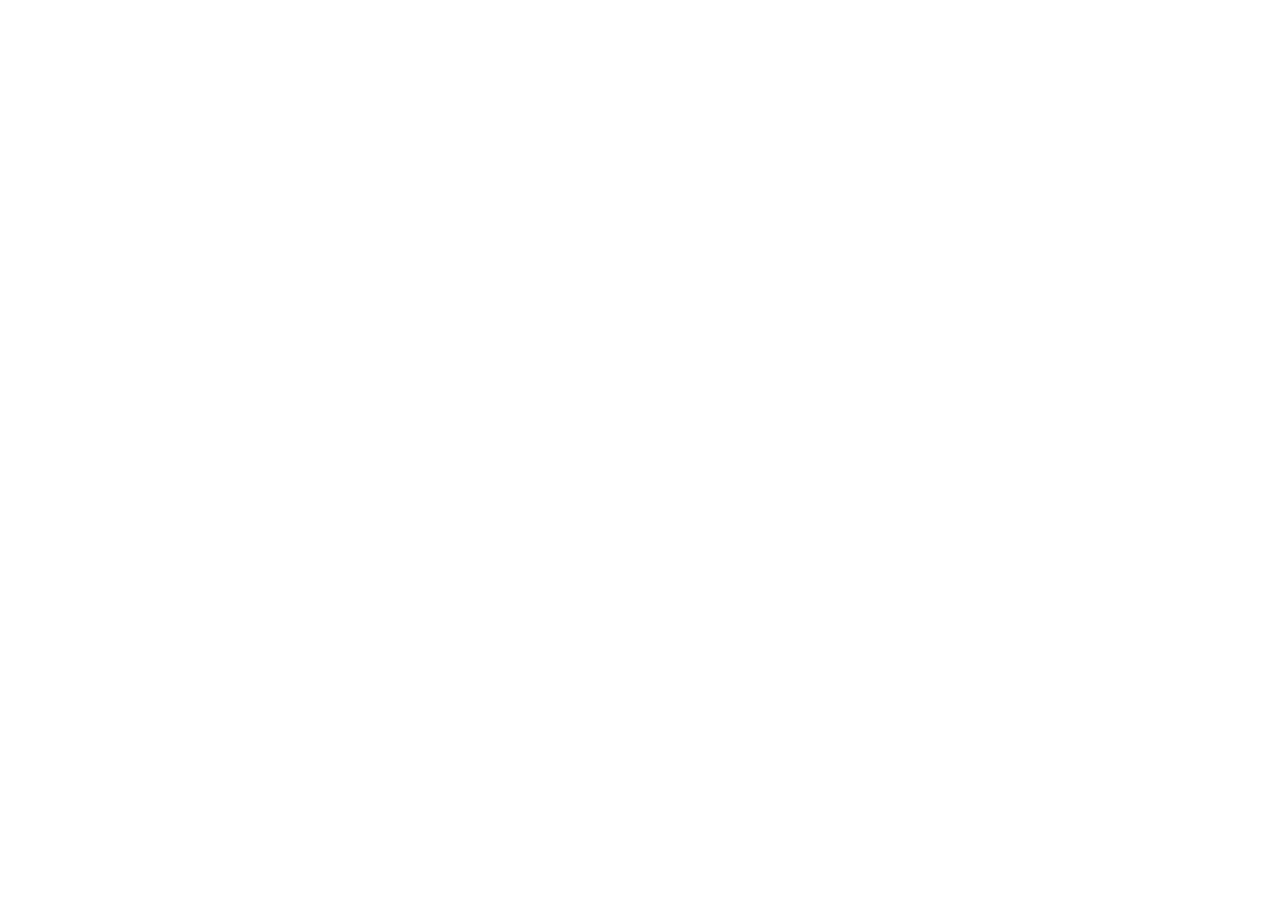
==== commit 1519ca78: "new" ====
--- a/index.html
+++ b/index.html
@@ -1,314 +1,15 @@
-<!DOCTYPE html>
-<html lang="en">
-<head>
-  <meta charset="UTF-8" />
-  <meta name="viewport" content="width=device-width, initial-scale=1.0" />
-  <title>Team INSPIRE | PureFlow</title>
-  <meta name="description" content="Team INSPIRE and PureFlow: a youth-led sustainable water purification innovation transforming waste mussel shells into high-performance adsorbent material." />
-  <link rel="stylesheet" href="styles.css" />
-</head>
-<body>
-  <div class="page-shell">
-    <div class="orb orb-cyan"></div>
-    <div class="orb orb-purple"></div>
-    <div class="geo geo-left"></div>
-    <div class="geo geo-right"></div>
-
-    <header class="site-header">
-      <a href="#home" class="brand" aria-label="Team INSPIRE home">
-        <img src="assets/inspire_logo.png" alt="Team INSPIRE logo" class="brand-logo" />
-        <span class="brand-fallback">Team INSPIRE</span>
-      </a>
-
-      <nav class="desktop-nav" aria-label="Main navigation">
-        <a href="#home" data-i18n="navHome">Home</a>
-        <a href="#pureflow" data-i18n="navPureFlow">PureFlow</a>
-        <a href="#lab" data-i18n="navLab">Interactive Lab</a>
-        <a href="#team" data-i18n="navTeam">Team</a>
-        <a href="#recognition" data-i18n="navRecognition">Recognition</a>
-        <a href="#supporters" data-i18n="navSupporters">Supporters</a>
-        <a href="#contact" data-i18n="navContact">Contact</a>
-      </nav>
-
-      <div class="header-actions">
-        <button class="lang-btn" id="langToggle" type="button">TR</button>
-        <button class="menu-btn" id="menuToggle" type="button" aria-label="Open menu">
-          <span></span><span></span><span></span>
-        </button>
-      </div>
-    </header>
-
-    <nav class="mobile-nav" id="mobileNav" aria-label="Mobile navigation">
-      <a href="#home" data-i18n="navHome">Home</a>
-      <a href="#pureflow" data-i18n="navPureFlow">PureFlow</a>
-      <a href="#lab" data-i18n="navLab">Interactive Lab</a>
-      <a href="#team" data-i18n="navTeam">Team</a>
-      <a href="#recognition" data-i18n="navRecognition">Recognition</a>
-      <a href="#supporters" data-i18n="navSupporters">Supporters</a>
-      <a href="#contact" data-i18n="navContact">Contact</a>
-    </nav>
-
-    <main>
-      <section id="home" class="hero section-padding">
-        <div class="container hero-grid">
-          <div class="hero-content reveal">
-            <p class="eyebrow" data-i18n="heroBadge">Global Winner of Generation Unlimited imaGen Ventures</p>
-            <h1>
-              <span data-i18n="heroTitle1">Youth-Led Innovation for</span>
-              <span class="gradient-text" data-i18n="heroTitle2">Cleaner Water</span>
-            </h1>
-            <p class="hero-subtitle" data-i18n="heroSubtitle">
-              Team INSPIRE transforms waste mussel shells into a high-performance filtration material designed to capture industrial dyes, heavy metals, and harmful pollutants through adsorption.
-            </p>
-            <div class="hero-actions">
-              <a href="#lab" class="btn btn-primary" data-i18n="btnExploreLab">Explore Interactive Lab</a>
-              <a href="#recognition" class="btn btn-secondary" data-i18n="btnRecognition">View Recognition</a>
-            </div>
-          </div>
-
-          <div class="hero-visual reveal delay-1">
-            <div class="logo-card">
-              <img src="assets/inspire_logo.png" alt="Team INSPIRE official logo" />
-              <div class="logo-fallback-large">Team INSPIRE</div>
-            </div>
-            <div class="impact-card top-card">
-              <span class="card-icon">🌊</span>
-              <strong>SDG 6</strong>
-              <small data-i18n="sdg6Short">Clean Water and Sanitation</small>
-            </div>
-            <div class="impact-card bottom-card">
-              <span class="card-icon">🐚</span>
-              <strong>Waste to Value</strong>
-              <small data-i18n="wasteToValue">Mussel shells into adsorbent media</small>
-            </div>
-          </div>
-        </div>
-      </section>
-
-      <section class="stats section-tight">
-        <div class="container stats-grid">
-          <div class="stat-card reveal"><strong>Global</strong><span data-i18n="statGlobal">Recognition</span></div>
-          <div class="stat-card reveal"><strong>SDG 6 & 14</strong><span data-i18n="statSDG">Direct Impact</span></div>
-          <div class="stat-card reveal"><strong>3</strong><span data-i18n="statTeam">Core Team Story</span></div>
-          <div class="stat-card reveal"><strong>100%</strong><span data-i18n="statCircular">Circular Economy Focus</span></div>
-        </div>
-      </section>
-
-      <section id="pureflow" class="section-padding">
-        <div class="container two-col">
-          <div class="section-heading reveal">
-            <p class="eyebrow" data-i18n="aboutEyebrow">About the Project</p>
-            <h2 data-i18n="aboutTitle">The PureFlow Revolution</h2>
-          </div>
-          <div class="copy-block reveal delay-1">
-            <p data-i18n="aboutP1">
-              PureFlow was developed by Team INSPIRE to address one of the world’s most urgent challenges: access to clean and safe water. The project repurposes discarded mussel shells and transforms them into an activated, porous adsorbent material.
-            </p>
-            <p data-i18n="aboutP2">
-              Through carbonization and activation, the material develops a nanoporous structure with a large surface area. When contaminated water passes through this material, pollutant molecules attach to the pore surfaces through adsorption, allowing cleaner water to exit the system.
-            </p>
-          </div>
-        </div>
-
-        <div class="container process-grid">
-          <article class="process-card reveal">
-            <span>01</span>
-            <h3 data-i18n="process1Title">Waste Mussel Shells</h3>
-            <p data-i18n="process1Desc">Discarded shells are collected and prepared as a sustainable raw material.</p>
-          </article>
-          <article class="process-card reveal delay-1">
-            <span>02</span>
-            <h3 data-i18n="process2Title">Cleaning & Preparation</h3>
-            <p data-i18n="process2Desc">The shells are cleaned, dried, crushed, and prepared for advanced processing.</p>
-          </article>
-          <article class="process-card reveal delay-2">
-            <span>03</span>
-            <h3 data-i18n="process3Title">Carbonization & Activation</h3>
-            <p data-i18n="process3Desc">Thermal and chemical activation create a porous, high-surface-area adsorbent.</p>
-          </article>
-          <article class="process-card reveal delay-3">
-            <span>04</span>
-            <h3 data-i18n="process4Title">Adsorption & Cleaner Water</h3>
-            <p data-i18n="process4Desc">Pollutants attach to nanopore surfaces while cleaner water exits the system.</p>
-          </article>
-        </div>
-      </section>
-
-      <section id="lab" class="section-padding lab-section">
-        <div class="container">
-          <div class="section-heading center reveal">
-            <p class="eyebrow" data-i18n="labEyebrow">PureFlow Interactive Lab</p>
-            <h2 data-i18n="labTitle">Explore the Adsorption Journey</h2>
-            <p data-i18n="labSubtitle">
-              A step-by-step visual simulation showing how waste mussel shells become an activated nanoporous material and remove pollutants from water through adsorption.
-            </p>
-          </div>
-
-          <div class="lab-grid">
-            <div class="lab-visual reveal" id="labVisual">
-              <div class="animation-stage" id="animationStage" aria-label="PureFlow process animation">
-                <div class="stage-bg"></div>
-                <div class="shell-object" id="shellObject">🐚</div>
-                <div class="oven-object" id="ovenObject">🔥</div>
-                <div class="porous-material" id="porousMaterial"></div>
-                <div class="water-flow" id="waterFlow"></div>
-                <div class="clean-water" id="cleanWater"></div>
-                <div class="stage-label" id="stageLabel">Nanoporous Structure</div>
-              </div>
-              <div class="lab-controls">
-                <button class="btn btn-primary" id="startJourney" type="button" data-i18n="startAnimation">Start Full Process</button>
-                <button class="btn btn-secondary" id="resetJourney" type="button" data-i18n="resetAnimation">Reset</button>
-              </div>
-            </div>
-
-            <div class="lab-panel reveal delay-1">
-              <div class="steps-list" id="stepsList"></div>
-              <div class="scientific-note">
-                <h3 data-i18n="noteTitle">Key Scientific Note</h3>
-                <p data-i18n="noteText">
-                  Adsorption means pollutants attach to the surface of a material. In PureFlow, dye molecules and heavy metal particles are captured on the walls of nanopores, not absorbed into the bulk material.
-                </p>
-              </div>
-            </div>
-          </div>
-        </div>
-      </section>
-
-      <section id="sdgs" class="section-padding">
-        <div class="container">
-          <div class="section-heading center reveal">
-            <p class="eyebrow">SDGs</p>
-            <h2 data-i18n="sdgTitle">Sustainable Development Goals</h2>
-            <p data-i18n="sdgSubtitle">PureFlow directly contributes to SDG 6 and SDG 14 while supporting several additional goals through innovation, circular economy, and partnerships.</p>
-          </div>
-          <div class="sdg-primary">
-            <article class="sdg-card reveal">
-              <img src="assets/sdg-6.png" alt="Official SDG 6 logo" />
-              <div><h3 data-i18n="sdg6Title">SDG 6 – Clean Water and Sanitation</h3><p data-i18n="sdg6Desc">Improving water quality through sustainable purification methods.</p></div>
-            </article>
-            <article class="sdg-card reveal delay-1">
-              <img src="assets/sdg-14.png" alt="Official SDG 14 logo" />
-              <div><h3 data-i18n="sdg14Title">SDG 14 – Life Below Water</h3><p data-i18n="sdg14Desc">Reducing pollutants that threaten aquatic ecosystems.</p></div>
-            </article>
-          </div>
-          <div class="sdg-secondary">
-            <img src="assets/sdg-3.png" alt="Official SDG 3 logo" />
-            <img src="assets/sdg-9.png" alt="Official SDG 9 logo" />
-            <img src="assets/sdg-11.png" alt="Official SDG 11 logo" />
-            <img src="assets/sdg-12.png" alt="Official SDG 12 logo" />
-            <img src="assets/sdg-13.png" alt="Official SDG 13 logo" />
-            <img src="assets/sdg-17.png" alt="Official SDG 17 logo" />
-          </div>
-        </div>
-      </section>
-
-      <section id="team" class="section-padding team-section">
-        <div class="container">
-          <div class="section-heading center reveal">
-            <p class="eyebrow" data-i18n="teamEyebrow">Our Team</p>
-            <h2 data-i18n="teamTitle">The People Behind PureFlow</h2>
-            <p data-i18n="teamSubtitle">Team member cards include photos, roles, and biography modals. Cemre Oruç and Öykü Şevin Anık are shown as former team members inside the same team area, not as a separate main section.</p>
-          </div>
-          <div class="team-grid" id="teamGrid"></div>
-        </div>
-      </section>
-
-      <section id="recognition" class="section-padding">
-        <div class="container">
-          <div class="section-heading center reveal">
-            <p class="eyebrow" data-i18n="recognitionEyebrow">Recognition & Media</p>
-            <h2 data-i18n="recognitionTitle">Global Recognition and Coverage</h2>
-            <p data-i18n="recognitionSubtitle">Official sources, national recognition, international media coverage, and global youth innovation milestones.</p>
-          </div>
-          <div class="media-grid" id="mediaGrid"></div>
-        </div>
-      </section>
-
-      <section id="supporters" class="section-padding supporters-section">
-        <div class="container">
-          <div class="section-heading center reveal">
-            <p class="eyebrow" data-i18n="supportersEyebrow">Acknowledgements</p>
-            <h2 data-i18n="supportersTitle">Researchers, Mentors & Supporters</h2>
-            <p data-i18n="supportersSubtitle">A dedicated appreciation area for the people and institutions that supported PureFlow from its earliest laboratory stages to international visibility.</p>
-          </div>
-          <div class="supporter-groups" id="supporterGroups"></div>
-        </div>
-      </section>
-
-      <section class="partners-strip">
-        <div class="container">
-          <p class="eyebrow center-text" data-i18n="partnersTitle">Our Partners & Support Network</p>
-        </div>
-        <div class="logo-marquee" aria-label="Partner logos carousel">
-          <div class="logo-track">
-            <div class="logo-item"><img src="assets/habitat-dernegi.png" alt="Habitat Derneği official logo"><span>Habitat Derneği</span></div>
-            <div class="logo-item"><img src="assets/unicef-turkiye.png" alt="UNICEF Türkiye official logo"><span>UNICEF Türkiye</span></div>
-            <div class="logo-item"><img src="assets/accenture.png" alt="Accenture official logo"><span>Accenture</span></div>
-            <div class="logo-item"><img src="assets/wydf.png" alt="World Youth Development Forum official logo"><span>World Youth Development Forum</span></div>
-            <div class="logo-item"><img src="assets/habitat-dernegi.png" alt="Habitat Derneği official logo"><span>Habitat Derneği</span></div>
-            <div class="logo-item"><img src="assets/unicef-turkiye.png" alt="UNICEF Türkiye official logo"><span>UNICEF Türkiye</span></div>
-            <div class="logo-item"><img src="assets/accenture.png" alt="Accenture official logo"><span>Accenture</span></div>
-            <div class="logo-item"><img src="assets/wydf.png" alt="World Youth Development Forum official logo"><span>World Youth Development Forum</span></div>
-          </div>
-        </div>
-      </section>
-
-      <section id="contact" class="section-padding">
-        <div class="container contact-grid">
-          <div class="section-heading reveal">
-            <p class="eyebrow" data-i18n="contactEyebrow">Contact</p>
-            <h2 data-i18n="contactTitle">Join the Movement</h2>
-            <p data-i18n="contactSubtitle">Partner with Team INSPIRE, support research, or explore collaboration opportunities for PureFlow.</p>
-          </div>
-          <form class="contact-form reveal delay-1" id="contactForm">
-            <input type="text" name="name" placeholder="Full Name" data-i18n-placeholder="contactName" required />
-            <input type="email" name="email" placeholder="Email Address" data-i18n-placeholder="contactEmail" required />
-            <input type="text" name="subject" placeholder="Subject / Organization" data-i18n-placeholder="contactSubject" />
-            <textarea name="message" rows="6" placeholder="Your Message" data-i18n-placeholder="contactMessage" required></textarea>
-            <button class="btn btn-primary" type="submit" data-i18n="contactSubmit">Send Message</button>
-            <p class="form-status" id="formStatus"></p>
-          </form>
-        </div>
-      </section>
-    </main>
-
-    <footer class="site-footer">
-      <div class="container footer-grid">
-        <div>
-          <div class="footer-brand">Team INSPIRE</div>
-          <p data-i18n="footerText">Building a movement for youth-led innovation, circular economy, and global environmental action.</p>
-        </div>
-        <div class="footer-links">
-          <a href="#pureflow">PureFlow</a>
-          <a href="#lab">Interactive Lab</a>
-          <a href="#team">Team</a>
-          <a href="#recognition">Recognition</a>
-        </div>
-      </div>
-    </footer>
-  </div>
-
-  <div class="modal" id="memberModal" aria-hidden="true">
-    <div class="modal-backdrop" data-close-modal></div>
-    <div class="modal-panel" role="dialog" aria-modal="true" aria-labelledby="modalName">
-      <button class="modal-close" type="button" data-close-modal>×</button>
-      <div class="modal-head">
-        <div class="modal-photo" id="modalPhoto"></div>
-        <div>
-          <p class="eyebrow" id="modalRole"></p>
-          <h2 id="modalName"></h2>
-          <p id="modalStatus"></p>
-        </div>
-      </div>
-      <div class="modal-body">
-        <h3 data-i18n="modalBioTitle">Biography</h3>
-        <p id="modalBioText"></p>
-        <h3 data-i18n="modalContributionTitle">Role & Contributions</h3>
-        <p id="modalContributionText"></p>
-      </div>
-    </div>
-  </div>
-
-  <script src="script.js"></script>
-</body>
-</html>
+<!DOCTYPE html>
+<html lang="en">
+  <head>
+    <meta charset="UTF-8" />
+    <meta name="viewport" content="width=device-width, initial-scale=1.0" />
+    <title>Team INSPIRE | PureFlow</title>
+
+    <script src="https://cdn.tailwindcss.com"></script>
+  </head>
+
+  <body>
+    <div id="root"></div>
+    <script type="module" src="/src/main.jsx"></script>
+  </body>
+</html>
